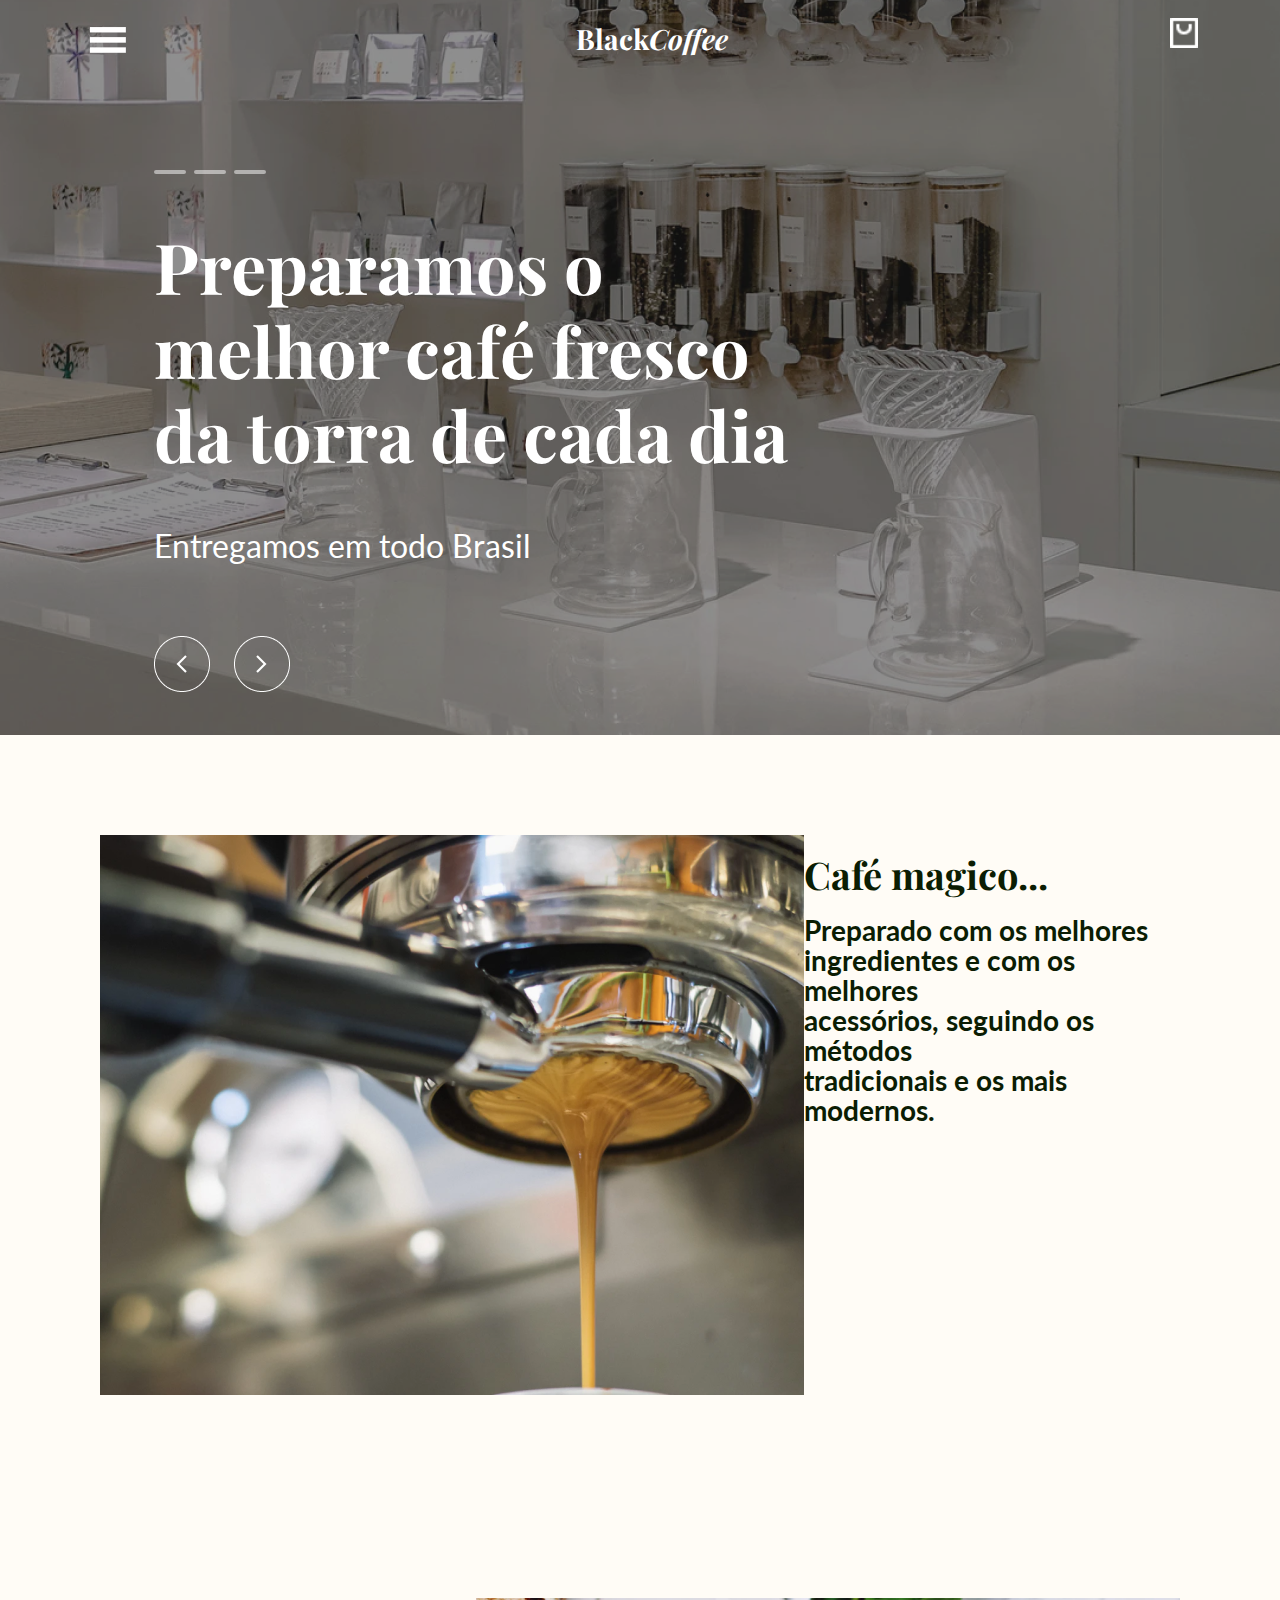
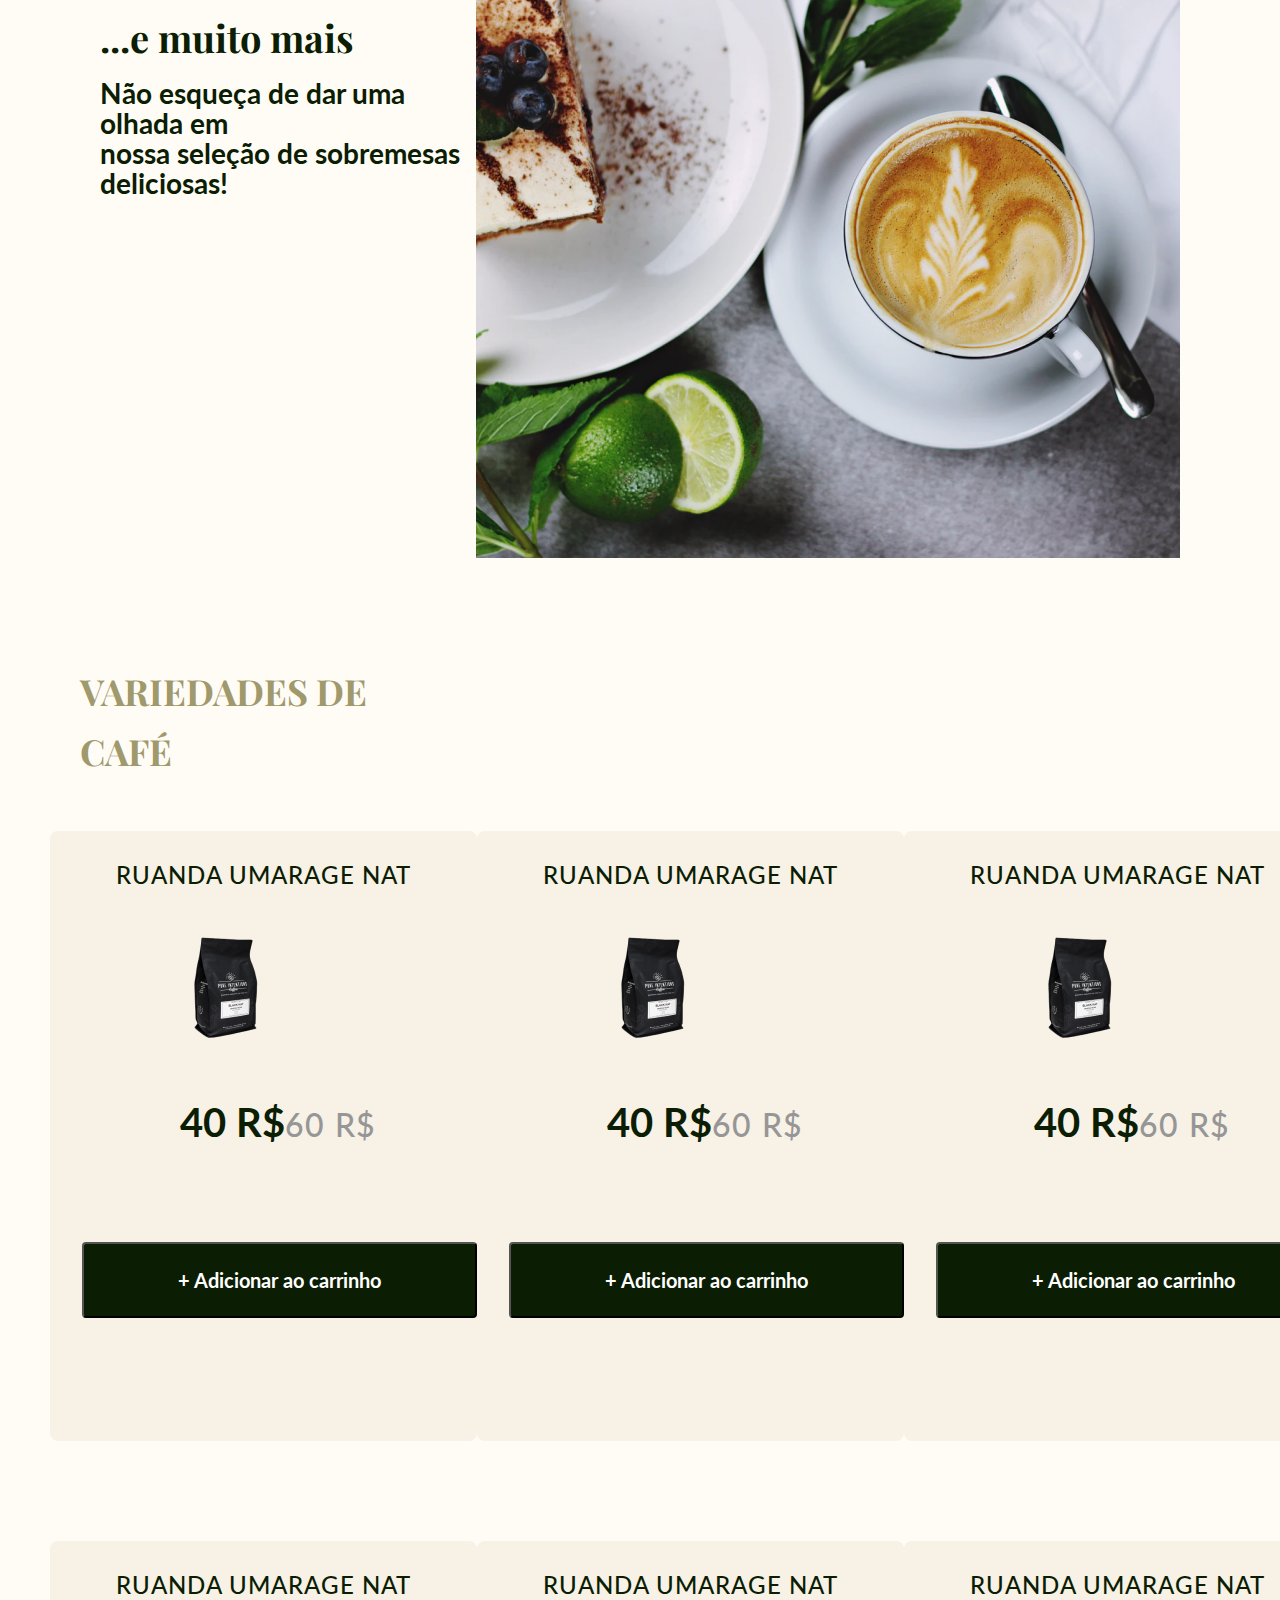
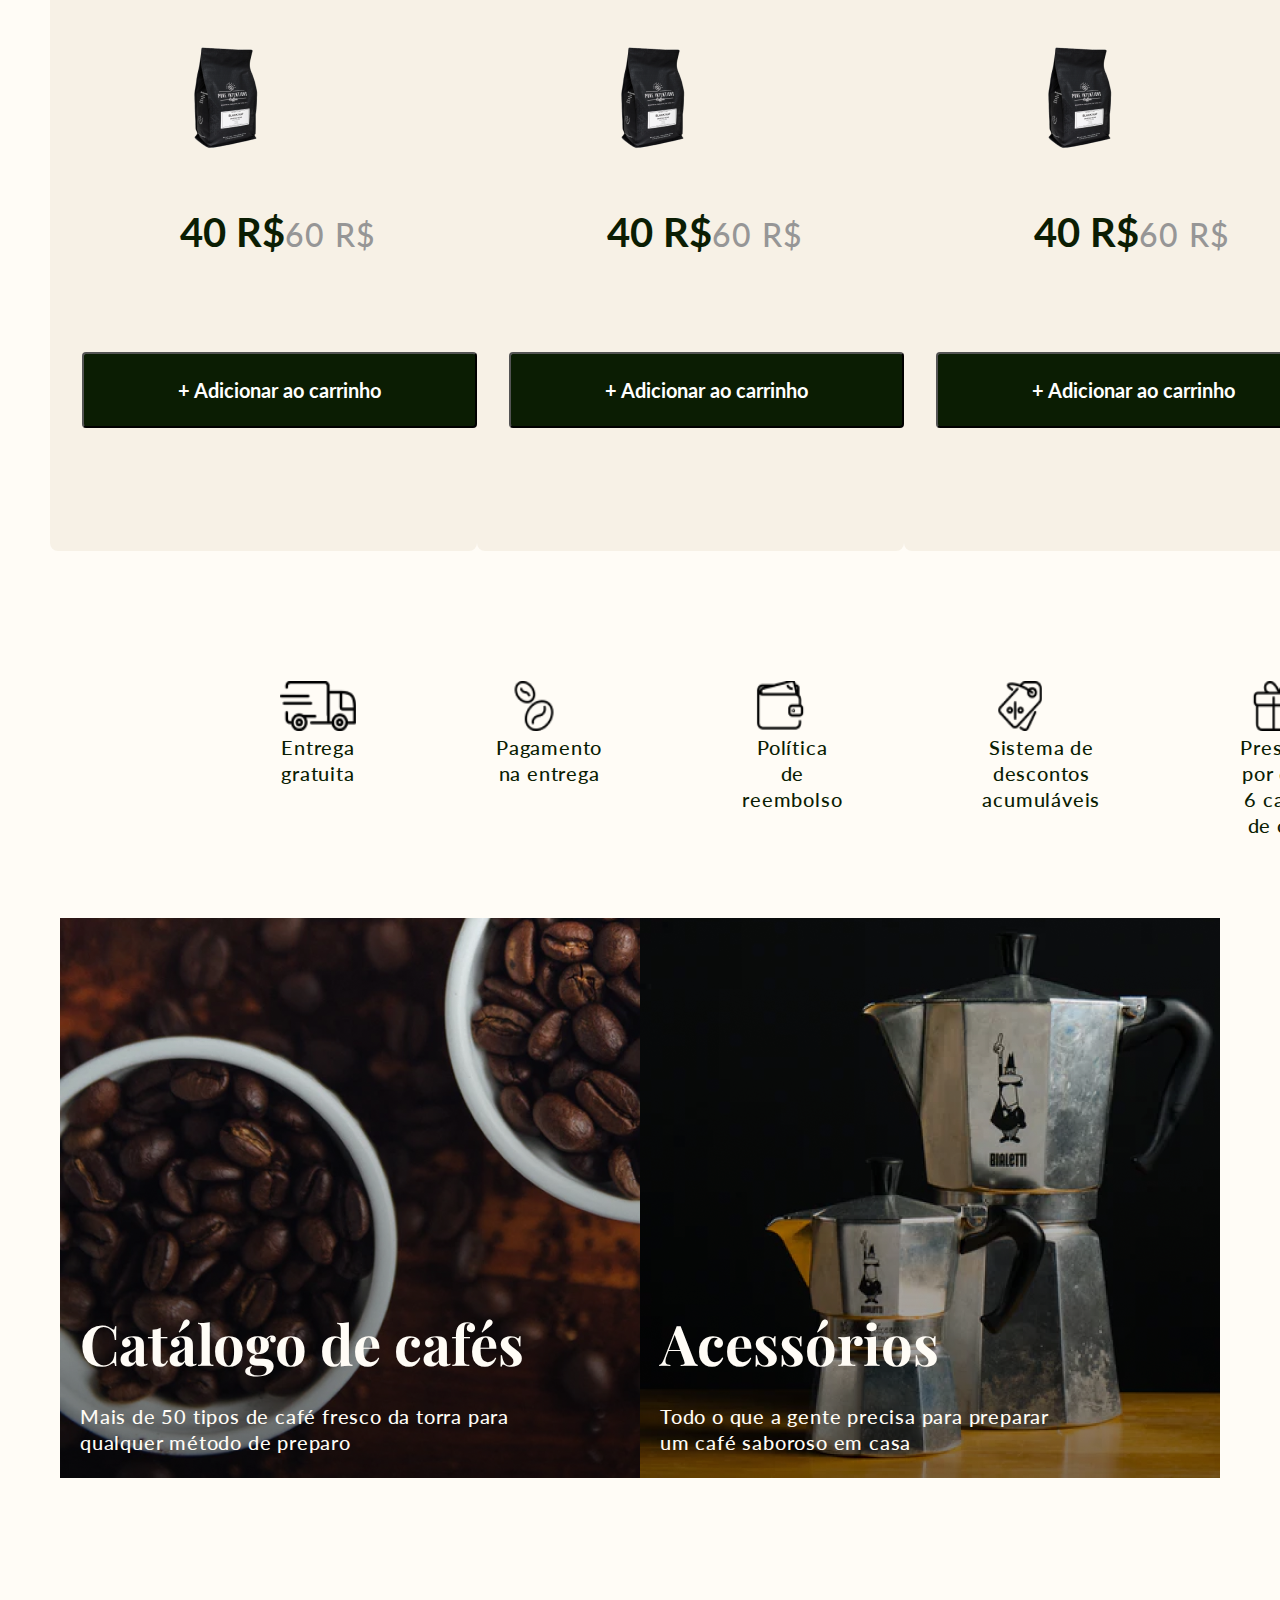
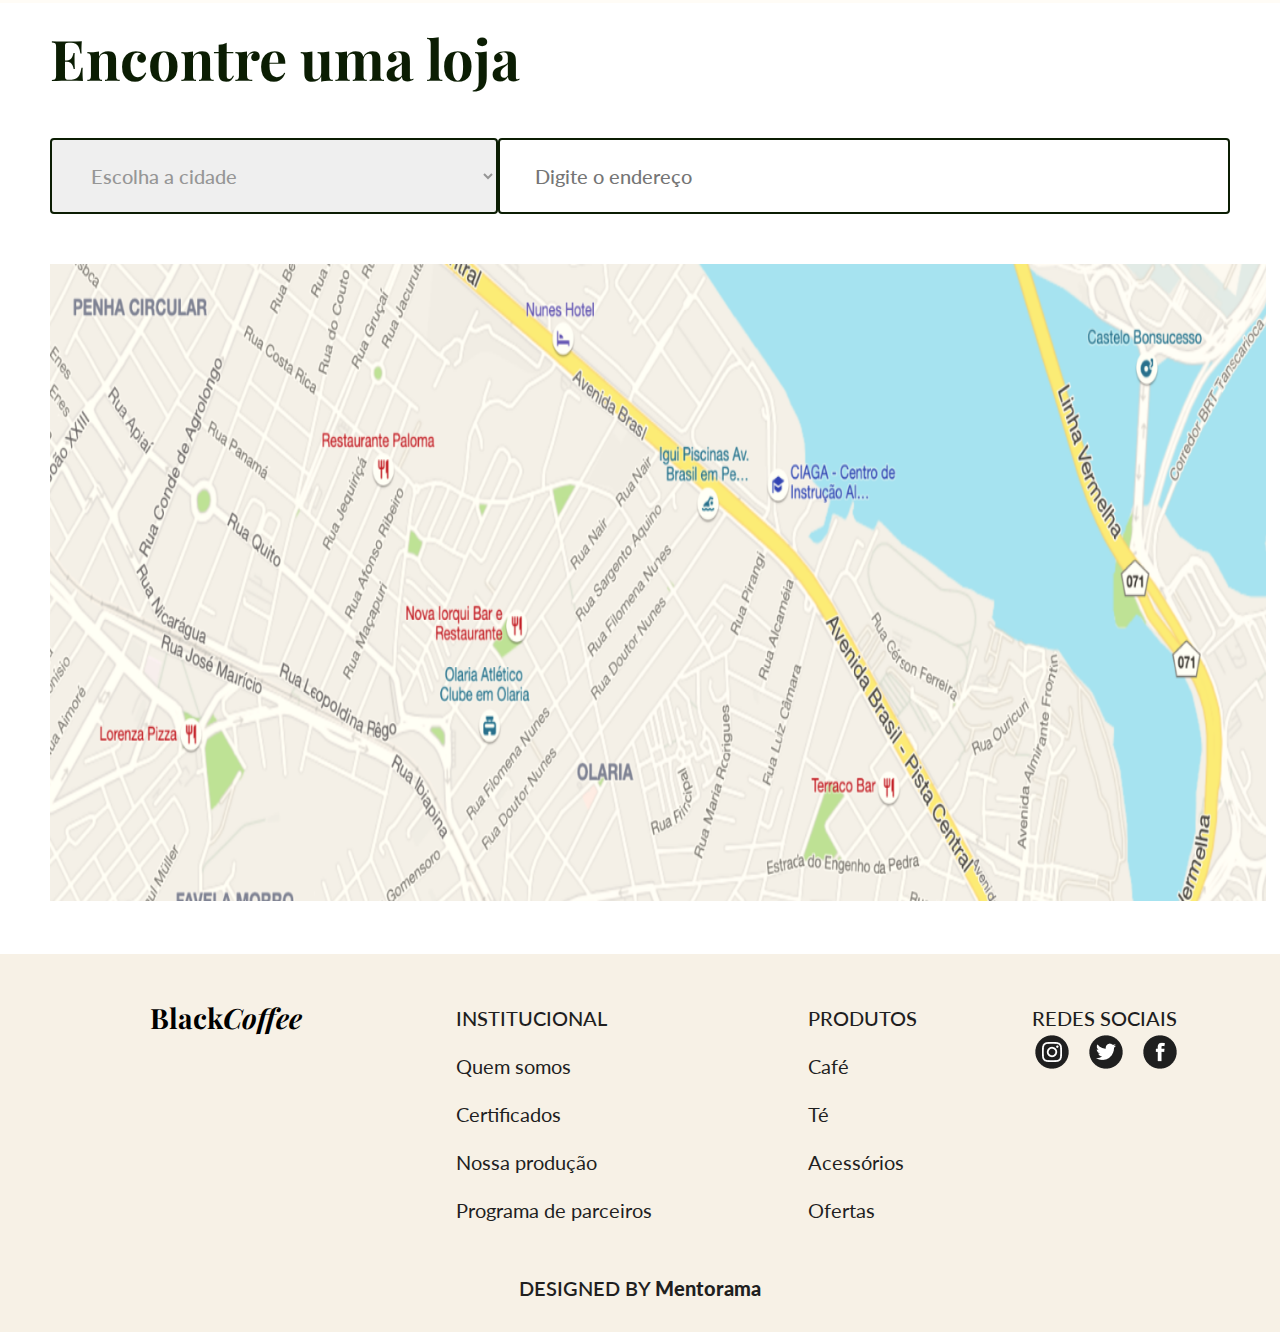
==== index.html @ 48f0384b "Img alt's" ====
<!DOCTYPE html>
<html lang="en">
  <head>
    <meta charset="UTF-8" />
    <meta http-equiv="X-UA-Compatible" content="IE=edge" />
    <meta name="viewport" content="width=device-width, initial-scale=1.0" />
    <title>Black Coffe</title>
    <link rel="stylesheet" href="./css/style.css" />
    <link rel="preconnect" href="https://fonts.googleapis.com">
    <link rel="preconnect" href="https://fonts.gstatic.com" crossorigin>
    <link href="https://fonts.googleapis.com/css2?family=Lato:wght@100;300;400;700&display=swap" rel="stylesheet">
    <script src="./script.js"></script> 
  </head>
  <body class="body">
    <main>
      <section class="prelude">
        <div class="container">
          <header class="header">
            <img class="menu-button" src="./img/menu icon.png" alt="Menu">
            <h1 class="header_logo">Black<i>Coffee</i></h1>
            <img onclick="MyFunction()"  class="cart_button" src="./img/Vector.png" alt="Sacola de compras">
        </header>
          <div class="prelude-holder">
            <div class="prelude-content">
              <div class="slider-tracks">
                  <div class="slider-tracks__item slider-tracks__item--active" tabindex="0"></div>
                  <div class="slider-tracks__item" tabindex="1"></div>
                  <div class="slider-tracks__item" tabindex="2"></div>
              </div>
              <h2>Preparamos o <br/> melhor café fresco <br/> da torra de cada dia</h2>
              <p>Entregamos em todo Brasil</p>
              <div class="slider-controls">
                <img class="arrow-left" src="./img/setaesquerda.png" alt="seta esquerda">
                <img class="arrow-right" src="./img/setadireita (1).png" alt="Seta direita">
              </div>
            </div>
          </div>  
        </div>
      </section>
      <section>
        <div class="container-content01">
            <div class="img-content-01">
              <img src="./img/Rectangle 15.png" alt="jarra de café expresso">
            </div>
            <div class="text-content-01">
              <h2>Café magico...</h2>
              <p>Preparado com os melhores <br> ingredientes e com os melhores <br> acessórios, seguindo os métodos <br> tradicionais e os mais modernos.</p>
            </div>
        </div>
        <div class="container-content02">
          <div class="text-content-01">
            <h2>...e muito mais</h2>
            <p>Não esqueça de dar uma olhada em <br> nossa seleção de sobremesas <br> deliciosas!</p>
          </div>
           <div class="img-content-01">
              <img src="./img/Rectangle 16.png" alt="jarra de café expresso">
            </div>
        </div>
        <div class="title">
          <h2>VARIEDADES DE CAFÉ</h2>
        </div>
      </section>
      <section class="products">
        <div class="container-product">
          <div class="product">
            <p>RUANDA UMARAGE NAT</p>
            <img class="coffe" src="./img/image 2.png" alt="Embalagem de café">
            <div class="product-price">
              <span class="first-value">40 R$</span><span class="second-value">60 R$</span>
            </div>
            <button class="button-kart"> + Adicionar ao carrinho</button>
          </div>      
          <div class="product">
            <p>RUANDA UMARAGE NAT</p>
            <img class="coffe" src="./img/image 2.png" alt="Embalagem de café">
            <div class="product-price">
              <span class="first-value">40 R$</span><span class="second-value">60 R$</span>
            </div>
            <button class="button-kart"> + Adicionar ao carrinho</button>
          </div>      
          <div class="product">
            <div>
              <p>RUANDA UMARAGE NAT</p>
            </div>
            <img class="coffe" src="./img/image 2.png" alt="Embalagem de café">
            <div class="product-price">
              <span class="first-value">40 R$</span><span class="second-value">60 R$</span>
            </div>
            <button class="button-kart"> + Adicionar ao carrinho</button>
          </div>         
        </div>
      </section>
      <section class="products-02">
        <div class="container-product">
          <div class="product">
            <p>RUANDA UMARAGE NAT</p>
            <img class="coffe" src="./img/image 2.png" alt="Embalagem de café">
            <div class="product-price">
              <span class="first-value">40 R$</span><span class="second-value">60 R$</span>
            </div>
            <button class="button-kart"> + Adicionar ao carrinho</button>
          </div>      
          <div class="product">
            <p>RUANDA UMARAGE NAT</p>
            <img class="coffe" src="./img/image 2.png" alt="Embalagem de café">
            <div class="product-price">
              <span class="first-value">40 R$</span><span class="second-value">60 R$</span>
            </div>
            <button class="button-kart"> + Adicionar ao carrinho</button>
          </div>      
          <div class="product">
            <div>
              <p>RUANDA UMARAGE NAT</p>
            </div>
            <img class="coffe" src="./img/image 2.png" alt="Embalagem de café">
            <div class="product-price">
              <span class="first-value">40 R$</span><span class="second-value">60 R$</span>
            </div>
            <button class="button-kart"> + Adicionar ao carrinho</button>
          </div> 
        </div>
      </section>
      <section class="services">
        <div class="container-services">
          <div class="services">
            <img src="./img/caminhao.png" alt="icon truck">
            <p>Entrega<br/>gratuita</p>
          </div> 
          <div class="services">
            <img src="./img/grao.png" alt="Icon grão de café">
            <p>Pagamento<br/>na entrega</p>
          </div> 
          <div class="services">
            <img src="./img/carteira.png" alt="icon carteira">
            <p>Política<br/>de reembolso</p>
          </div>
          <div class="services">
            <img src="./img/etiqueta.png" alt="Etiqueta icon">
            <p>Sistema de descontos<br/>acumuláveis</p>
          </div>
          <div class="services">
            <img src="./img/presente.png" alt="Icon presente">
            <p>Presente por cada<br/>6 caixas de café</p>
          </div>
        </div>
      </section>
      <section class="catalog">
        <div class="container-catalog">
          <div class="catalog-one">
            <h2>Catálogo de cafés</h2>
            <p>Mais de 50 tipos de café fresco da torra para <br/>qualquer método de preparo</p>
          </div>
          <div class="catalog-two">
            <h2>Acessórios</h2>
            <p>Todo o que a gente precisa para preparar<br/> um café saboroso em casa
            </p>
          </div>
      </div>
      </section>
        <section class="map">
          <div class="title-map">
            <h2>Encontre uma loja</h2>
          </div>
        <section class="form">
          <div class="container-form">
            <select class="city" name="Escolha uma cidade" id="cidade"> <option value="valor1">Escolha a cidade</option> <option value="AC">Acre</option>
              <option value="AL">Alagoas</option>
              <option value="AP">Amapá</option>
              <option value="AM">Amazonas</option>
              <option value="BA">Bahia</option>
              <option value="CE">Ceará</option>
              <option value="DF">Distrito Federal</option>
              <option value="ES">Espírito Santo</option>
              <option value="GO">Goiás</option>
              <option value="MA">Maranhão</option>
              <option value="MT">Mato Grosso</option>
              <option value="MS">Mato Grosso do Sul</option>
              <option value="MG">Minas Gerais</option>
              <option value="PA">Pará</option>
              <option value="PB">Paraíba</option>
              <option value="PR">Paraná</option>
              <option value="PE">Pernambuco</option>
              <option value="PI">Piauí</option>
              <option value="RJ">Rio de Janeiro</option>
              <option value="RN">Rio Grande do Norte</option>
              <option value="RS">Rio Grande do Sul</option>
              <option value="RO">Rondônia</option>
              <option value="RR">Roraima</option>
              <option value="SC">Santa Catarina</option>
              <option value="SP">São Paulo</option>
              <option value="SE">Sergipe</option>
              <option value="TO">Tocantins</option>
              <option value="EX">Estrangeiro</option> </select>
            <input class="andress" type="text" placeholder="Digite o endereço">
          </div>
        </section>
        <div class="local">
          <img src="./img/map.png" alt="Mapa">
        </div>
    </section>
    <dialog class="dialog-payment" id="MyDialog">
      <div class="container-all-itens">
        <div class="modaln1">
          <div class="container-general">
              <div class="container-product-form">
              <div class="name-product-form">
                  <h2>Seus produtos: 1 item</h2>
              </div>  
              <div class="product-desc">
                  <div class="product-iten01"><img src="./img/image 2.png" alt="Produto café"></div>
                  <div class="product-text-form">
                      <h2>RUANDA UMARAGE NAT</h2>
                      <h3>40 R$</h2>
                      <h4>Excluir</h4>
                  </div>
                  </div>
              </div>
          </div>
          <div class="line-division"></div>
          <div class="container-inputs">
              <div class="title-form">
                  <h2 class="dados-form">Dados personais</h2>
                  <img src="./img/Arrow 1.png" alt="arrow">
                  <h2 class="pag-form">Forma de pagamento</h2>
                  <img src="./img/Arrow 1.png" alt="arrow">
                  <h2 class="concluir-form">Concluir</h2> 
                  <img onclick="close()" class="delete-button" src="./img/delete.png" alt="Delete button"> 
              </div>   
              <form class="inputs-form">
                  <div class="name"><input type="text" placeholder="Nome" required></div>
                  <div class="number"><input type="tel" placeholder="Numero de telefone" required></div>
                  <div class="email"><input type="email" placeholder="Email" required></div>
                  <div class="andress"><input type="text" placeholder="Endereço de entrega" required></div>
                  <div class="coment"><textarea placeholder="Comentários"></textarea></div>
                  <input class="button-01" type="submit" placeholder="Seguinte">
              </form>
              </div>
        </div>      
      </div>
    </dialog>
    <footer class="footer">
      <div class="container-footer">
        <div class="title-footer">
          <h2 class="footer-logo">Black<i>Coffee</i></h2>
        </div>
        <div class="inst">
          <h2>INSTITUCIONAL</h2>
          <li><a href="">Quem somos</a></li>
          <li><a href="">Certificados</a></li>
          <li><a href="">Nossa produção</a></li>
          <li><a href="">Programa de parceiros</a></li>
        </div>
        <div class="products-footer">
          <h2>PRODUTOS</h2>
          <li><a href="">Café</a></li>
          <li><a href="">Té</a></li>
          <li><a href="">Acessórios</a></li>
          <li><a href="">Ofertas</a></li>
        </div>
        <div class="social-net">
          <h2>REDES SOCIAIS</h2>
          <a href=""><img src="./img/Instagram.png" alt="Logo Instagram"></a>
          <a href=""></a><img src="./img/Twitter.png" alt="Logo Twitter"></a>
          <a href=""></a><img src="./img/Facebook.png" alt="Logo Facebook"></a>
        </div>
      </div>
      <div class="mentorama">
        <h2 class="creditos">DESIGNED BY <b>Mentorama</b></h2>
      </div>
    </footer>
  </body>
    </main> 
</html>
---- css/style.css ----
@import url('https://fonts.googleapis.com/css2?family=Playfair+Display:ital@0;1&display=swap');


.body{
  background:  #FFFCF6;
}

.prelude{
  background-image: url("../img/Header.png");
  max-width: 100%;
  display: flex;
  justify-content: space-between;
}

.container{
  width: 100%;
  max-width: calc(100%-128px);
  padding: 0 64px;
}

.header{
  width: 100%;
  display: flex;
  justify-content: space-between;
  
}

.menu-button{
  cursor: pointer;
  height: 80px;
  width: 88px;
}

.header_logo{
  cursor: pointer;
  font-family: 'Playfair Display', sans-serif;
  font-style: normal;
  font-weight: 700;
  font-size: 28px;
  line-height: 28px;
  padding-top: 25px;

  color: #FFFFFF;
}

.cart_button{
  cursor: pointer;
  height: 30px;
  width: 28px;
  padding: 18px;
}

.slider-tracks{
  display: flex;
  margin-left: 90px;
  margin-top: 90px;
}

.slider-tracks__item{
  width: 32px;
  height: 4px;
  opacity: 50%;
  border-radius: 10px;
  background: #fff;
  cursor: pointer;
  transition: .5s background, .5s opacity;
}

.slider-tracks__item:hover{
  background-color: white;
  opacity: 1;
}

.slider-tracks__item:not(:last-child) {
  margin-right: 8px;
}

.prelude-content h2{
font-family: 'Playfair Display', sans-serif;
font-style: normal;
font-weight: 700;
font-size: 70px;
line-height: 84px;

color: #FFFFFF;

padding-left: 90px;
padding-top: 50px;

}

.prelude-content p{
font-family: 'Lato', sans-serif;
font-style: normal;
font-weight: 400;
font-size: 32px;
line-height: 40px;
padding-left: 90px;
padding-top: 50px;

color: #FFFFFF;
}

.arrow-left{
  cursor: pointer;
  width: 56px;
  height: 56px;
  padding-top: 70px;
  margin-left: 90px;
}

.arrow-right{
  cursor: pointer;
  width: 56px;
  height: 56px;
  padding-top: 70px;
  margin-left: 20px;
}

.slider-controls{
  padding-bottom: 40px;
}

.container-content01{
  padding: 100px;
  display: flex;
  justify-content: space-between;
}

.img-content-01 img{
  width: 704px;
  height: 560px;  
}

/* A aplicação de um texto ja serve pro outro de outra classe */

.text-content-01 h2{
  font-family: 'Playfair Display', sans-serif;
  font-style: normal;
  font-weight: 700;
  font-size: 38px;
  line-height: 80px; 

  color: #0B1D03;
}

.text-content-01 p{
  font-family: 'Lato', sans-serif;
font-style: normal;
font-weight: 700;
font-size: 28px;
line-height: 30px;

color: #0B1D03;
}

.container-content02{
  padding: 100px;
  display: flex;
  justify-content: space-between;
}

.title h2{
  width: 370px;

  padding-left: 80px;
  font-family: 'Playfair Display', sans-serif;
  font-style: normal;
  font-weight: 700;
  font-size: 36px;
  line-height: 60px;
  /* identical to box height, or 107% */
  
  
  /* Coffee / Hover */
  
  color: #A0996C;
}

.product{
  padding-top: 10px;
}

.products-02{
  padding-top: 0px;
}

.container-product{
  display: flex;
  justify-content: space-between;
  padding: 50px;
}

.product{
  width: 459px;
  height: 600px;
  background: #F7F1E6;
  border-radius: 8px;
}

.product p{
  padding-top: 20px;
  font-family: 'Lato', sans-serif;
  font-style: normal;
  font-weight: 500;
  font-size: 24px;
  line-height: 28px;
  /* identical to box height, or 117% */
  
  text-align: center;
  letter-spacing: 0.04em;
  
  /* Coffee / Black */
  
  color: #0B1D03;
}

.product img{
  padding-top: 90px;
  margin-left: 130px;
  margin-top: -50px;
}

.product-price{
  padding-top: 50px;
}

.first-value{
  font-family: 'Lato', sans-serif;
  font-style: normal;
  font-weight: 700;
  font-size: 40px;
  line-height: 50px;
  text-align: center;
  padding-left: 130px;
  
  color: #0B1D03;
}

.second-value{
  font-family: 'Lato', sans-serif;
  font-style: normal;
  font-weight: 500;
  font-size: 32px;
  line-height: 38px;
  letter-spacing: 0.04em;  
  
  color: #969696;
}

.button-kart{
  cursor: pointer;
  margin-left: 32px;
  margin-top: 95px;
}

.product button{
  height: 76px;
  width: 395px;
  font-family: 'Lato', sans-serif;
  font-style: normal;
  font-weight: 700;
  font-size: 20px;
  line-height: 28px;
  
  text-align: center;
  
  color: #FFFFFF;
/* background abaixo*/
  background-color: #0B1D03;
  border-radius: 4px;
  background-position: 0 150px;
}

.container-services{
  display: flex;
}

.services{
  padding-left: 80px;
  margin-left: 60px;
  margin-top: 40px;
  margin-bottom: 40px;
}

.services p{
  font-family: 'Lato', sans-serif;
  font-style: normal;
  font-weight: 500;
  font-size: 20px;
  line-height: 26px;
  
  text-align: center;
  letter-spacing: 0.04em;
  
  color: #0B1D03;
}

.services img{
  width: 76px;
  height: 50px;
}

.catalog{
  padding-bottom: 125px;
}

.container-catalog{
  display: flex;
  justify-content: space-between;
  padding-left: 60px;
  padding-right: 60px;
}

.catalog-one{
  width: 704px;
  height: 560px;
  background-image: url("../img/cafécru.png");
}

.catalog-one h2{
  font-family: 'Playfair Display', sans-serif;
  font-style: normal;
  font-weight: 700;
  font-size: 56px;
  line-height: 60px;
  color: #FFFCF6; 
  padding-left: 20px;
  padding-top: 395px;
}

.catalog-one p{
  font-family: 'Lato', sans-serif;
  font-style: normal;
  font-weight: 500;
  font-size: 20px;
  line-height: 26px;
  padding-top: 30px;
  
  letter-spacing: 0.04em;
  
  color: #FFFCF6;

  padding-left: 20px;
}

.catalog-two{
  width: 704px;
  height: 560px;
  background-image: url("../img/Rectangle\ 20.png");
}

.catalog-two h2{
  font-family: 'Playfair Display', sans-serif;
  font-style: normal;
  font-weight: 700;
  font-size: 56px;
  line-height: 60px;
  color: #FFFCF6; 
  padding-left: 20px;
  padding-top: 395px;
}

.catalog-two p{
  font-family: 'Lato', sans-serif;
  font-style: normal;
  font-weight: 500;
  font-size: 20px;
  line-height: 26px;
  padding-top: 30px;
  
  letter-spacing: 0.04em;
  
  color: #FFFCF6;

  padding-left: 20px;
}

.map{
  background: #FFFFFF;
  width: 100%;
}

.title-map h2{
  font-family: 'Playfair Display',sans-serif;
  font-style: normal;
  font-weight: 700;
  font-size: 56px;
  line-height: 60px;
  
  color: #0B1D03;

  padding-left: 50px;
  padding-top: 25px;
  padding-bottom: 50px;
}

.container-form{
  display: flex;
  justify-content: space-between;
  padding-left: 50px;
  padding-right: 50px;
}

.container-form select{
  width: 659px;
  height: 76px;
  border: 2px solid #0B1D03;
  border-radius: 4px;
}

.city{
  font-family: 'Lato',sans-serif;
  font-style: normal;
  font-weight: 500;
  font-size: 20px;
  line-height: 28px;
  padding-left: 35px;

  color: #969696;

}


.andress{
  font-family: 'Lato',sans-serif;
  font-style: normal;
  font-weight: 500;
  font-size: 20px;
  line-height: 28px;

  color: #969696;
  padding-left: 35px;

  background-image: url("../img/lupa.png");
  background-repeat: no-repeat;
  background-position: 1050px 50%;
}


.container-form input{
  width: 1049px;
  height: 70px;
  border: 2px solid #0B1D03;
  border-radius: 4px;
}

.local img{
  width: 95%;
  height: 637px;
  margin: 50px;
}

.footer{
  background: #F7F1E6;
}

.footer-logo{
  width: 151px;
  height: 28px;
  font-family: 'Playfair Display', sans-serif;
  font-style: normal;
  font-weight: 700;
  font-size: 28px;
  line-height: 28px;
  padding: 50px;

  color: black;
}

.container-footer{
  display: flex;
  justify-content: space-between;
  padding-left: 100px;
  padding-right: 100px;
}

.products-footer{
  list-style: none;
  text-decoration: none;
  padding: 50px;
}


.inst{
  list-style: none;
  text-decoration: none;
  padding: 50px;  
}

.inst h2{
  font-family: 'Lato', sans-serif;
  font-style: normal;
  font-weight: 500;
  font-size: 20px;
  line-height: 28px;
  color: #1F1F1F;
}

.inst li{
  padding-top: 20px;
}

.inst a{
  text-decoration: none;
  font-family: 'lato', sans-serif;
  font-style: normal;
  font-weight: 400;
  font-size: 20px;
  line-height: 28px;
  color: #1F1F1F;
}

.social-net{
  padding-top: 50px;
}

.products-footer{
  list-style: none;
  text-decoration: none;
  padding: 50px;  
}

.products-footer h2{
  font-family: 'lato',sans-serif;
  font-style: normal;
  font-weight: 500;
  font-size: 20px;
  line-height: 28px;
  color: #1F1F1F;
}

.products-footer li{
  padding-top: 20px;
}

.products-footer a{
  text-decoration: none;
  font-family: 'lato',sans-serif;
  font-style: normal;
  font-weight: 400;
  font-size: 20px;
  line-height: 28px;
  color: #1F1F1F;
}

.social-net{
  align-items: center;
  padding-top: 50px;
}

.social-net h2{
  font-family: 'Lato',sans-serif;
  font-style: normal;
  font-weight: 500;
  font-size: 20px;
  line-height: 28px;
  color: #1F1F1F;
  padding-left: 10px;
}

.social-net img{
  padding-left: 10px;

}

.mentorama h2{
  font-family: 'Lato',sans-serif;
  font-style: normal;
  font-weight: 600;
  font-size: 20px;
  line-height: 28px;
  color: #1F1F1F;
  text-align: center;
  padding-bottom: 30px;
}

/* Form patness-----------*/

.container-all-itens{
  position: fixed;
  top: 0;
  left: 0;
  display: flex;
  justify-content: flex-end;

  width: 100%;
  height: 100%;
  display: block;
  background: rgba(0, 0, 0, 0.4);


  animation-duration: 800ms;
  animation: animate;
}

.modaln1{
  position: absolute;
  left: 35%;
  display:flex;
}

.container-general{
  width: 400px;
  height: 290px;
  background: #FFFFFF;
}

.container-product-form{
  margin-top: 45px;
  margin-right: 17px;
  margin-left: 17px;
}

.name-product-form h2{
  font-family: 'Lato', sans-serif;
  font-style: normal;
  font-weight: 700;
  font-size: 24px;
  line-height: 40px;
  
  color: #0B1D03;
}

.product-iten01{
  margin: 19px;
}

.product-text-form{
  margin-top: 28px;
}

.line-division{
  width: 1px;
  height: 290px;
  background: #C4C4C4;
}

.product-text-form h2{
  font-family: 'Lato', sans-serif;
  font-style: normal;
  font-weight: 500;
  font-size: 17px;
  line-height: 26px;
  text-align: center;
  letter-spacing: 0.04em;
  
  color: #0B1D03;
}

.product-text-form h3{
margin-top: 3px;
font-family: 'Lato', sans-serif;
font-style: normal;
font-weight: 700;
font-size: 32px;
line-height: 40px;

color: #0B1D03;
}

.product-text-form h4{
margin-top: 9px;
font-family: 'Lato'sans-serif;
font-style: normal;
font-weight: 500;
font-size: 17px;
line-height: 26px;


letter-spacing: 0.04em;

color: #A0996C;
}

.product-desc{
  margin-top: 16px;
  display: flex;
  width: 370px;
  height: 164px;
  background: #F2F2F2;
  border-radius: 4px;
}

.container-inputs{
  background: #FFFFFF;
  width: 480px;
  height: 600px;
}

.title-form{
  margin-top: 45px;
  margin-left: 40px;
  align-items: center;
  display: flex;
  width: 438px;
}

.dados-form{
  color: #0B1D03;
}

.pag-form{
  color: #969696;
}

.concluir-form{
  color: #969696;
}

.title-form h2{
  font-family: 'lato',sans-serif;
  font-style: normal;
  font-weight: 600;
  font-size: 14px;
  line-height: 26px;
}

.delete-button{
  width: 18px;
  height: 18px;
  margin-top: -10px;
  margin-left: 50px;
  
  cursor: pointer;
}

.title-form img{
  padding: 5px;
}

.inputs-form{
  margin-left: 40px;
  margin-top: 39px;
}

.name input:focus{
  box-shadow: 0px 0px 13px 0px #bdbdbd;
}

.name input{
  transition: .5s box-shadow;

  padding-left: 28px;
  padding-top: 4px;
  font-family: 'lato', sans-serif;
  font-style: normal;
  font-weight: 500;
  font-size: 15px;
  line-height: 28px;
  color: #969696;

  margin-top: -20px;
  width: 400px;
  height: 50px;
  box-sizing: border-box;
  border: 2px solid #0B1D03;
  border-radius: 4px;
}

.number input:focus{
  box-shadow: 0px 0px 13px 0px #bdbdbd;
}

.number input{
  transition: .5s box-shadow;

  padding-left: 28px;
  padding-top: 4px;
  font-family: 'lato', sans-serif;
  font-style: normal;
  font-weight: 500;
  font-size: 15px;
  line-height: 28px;
  color: #969696;

  margin-top: 15px;
  width: 400px;
  height: 50px;
  box-sizing: border-box;
  border: 2px solid #0B1D03;
  border-radius: 4px;
}

.email input:focus{
  box-shadow: 0px 0px 13px 0px #bdbdbd;
}

.email input{
  transition: .5s box-shadow;
  
  padding-left: 28px;
  padding-top: 4px;
  font-family: 'lato', sans-serif;
  font-style: normal;
  font-weight: 500;
  font-size: 15px;
  line-height: 28px;
  color: #969696;

  margin-top: 15px;
  width: 400px;
  height: 50px;
  box-sizing: border-box;
  border: 2px solid #0B1D03;
  border-radius: 4px;
}

.andress input:focus{
  box-shadow: 0px 0px 13px 0px #bdbdbd;
}

.andress input{
  transition: .5s box-shadow;

  padding-left: 28px;
  padding-top: 4px;
  font-family: 'lato', sans-serif;
  font-style: normal;
  font-weight: 500;
  font-size: 15px;
  line-height: 28px;
  color: #969696;

  margin-left: -36px;
  margin-top: 15px;
  width: 400px;
  height: 50px;
  box-sizing: border-box;
  border: 2px solid #0B1D03;
  border-radius: 4px;
}

.coment textarea{
  padding-left: 28px;
  padding-top: 24px;
  font-family: 'lato', sans-serif;
  font-style: normal;
  font-weight: 500;
  font-size: 15px;
  line-height: 28px;
  color: #969696;

  margin-top: 15px;
  width: 400px;
  height: 150px;
  box-sizing: border-box;
  border: 2px solid #0B1D03;
  border-radius: 4px;
}

.button-01{
  cursor: pointer;
  margin-top: 15px;
  width: 400px;
  height: 50px;
  background: #0B1D03;
  border-radius: 4px;
  font-family: 'Lato', sans-serif;
  font-style: normal;
  font-weight: 700;
  font-size: 15px;
  line-height: 28px;
  text-align: center;
  color: #FFFFFF;
}

.button-01:disabled{
  background-color: #bbb;
  color: #333;
  cursor: not-allowed;
}


/* end partness form*/


/* reset in css*/

/* http://meyerweb.com/eric/tools/css/reset/ 
   v2.0 | 20110126
   License: none (public domain)
*/

html, body, div, span, applet, object, iframe,
h1, h2, h3, h4, h5, h6, p, blockquote, pre,
a, abbr, acronym, address, big, cite, code,
del, dfn, em, img, ins, kbd, q, s, samp,
small, strike, strong, sub, sup, tt, var,
 u, center,
dl, dt, dd, ol, ul, li,
fieldset, form, label, legend,
table, caption, tbody, tfoot, thead, tr, th, td,
article, aside, canvas, details, embed, 
figure, figcaption, footer, header, hgroup, 
menu, nav, output, ruby, section, summary,
time, mark, audio, video {
    margin: 0;
    padding: 0;
    border: 0;
    font-size: 100%;
    font: inherit;
    vertical-align: baseline;
}
/* HTML5 display-role reset for older browsers */
article, aside, details, figcaption, figure, 
footer, header, hgroup, menu, nav, section {
    display: block;
}
body {
    line-height: 1;
}
ol, ul {
    list-style: none;
}
blockquote, q {
    quotes: none;
}
blockquote:before, blockquote:after,
q:before, q:after {
    content: '';
    content: none;
}
table {
    border-collapse: collapse;
    border-spacing: 0;
}

/* fim do reset*/
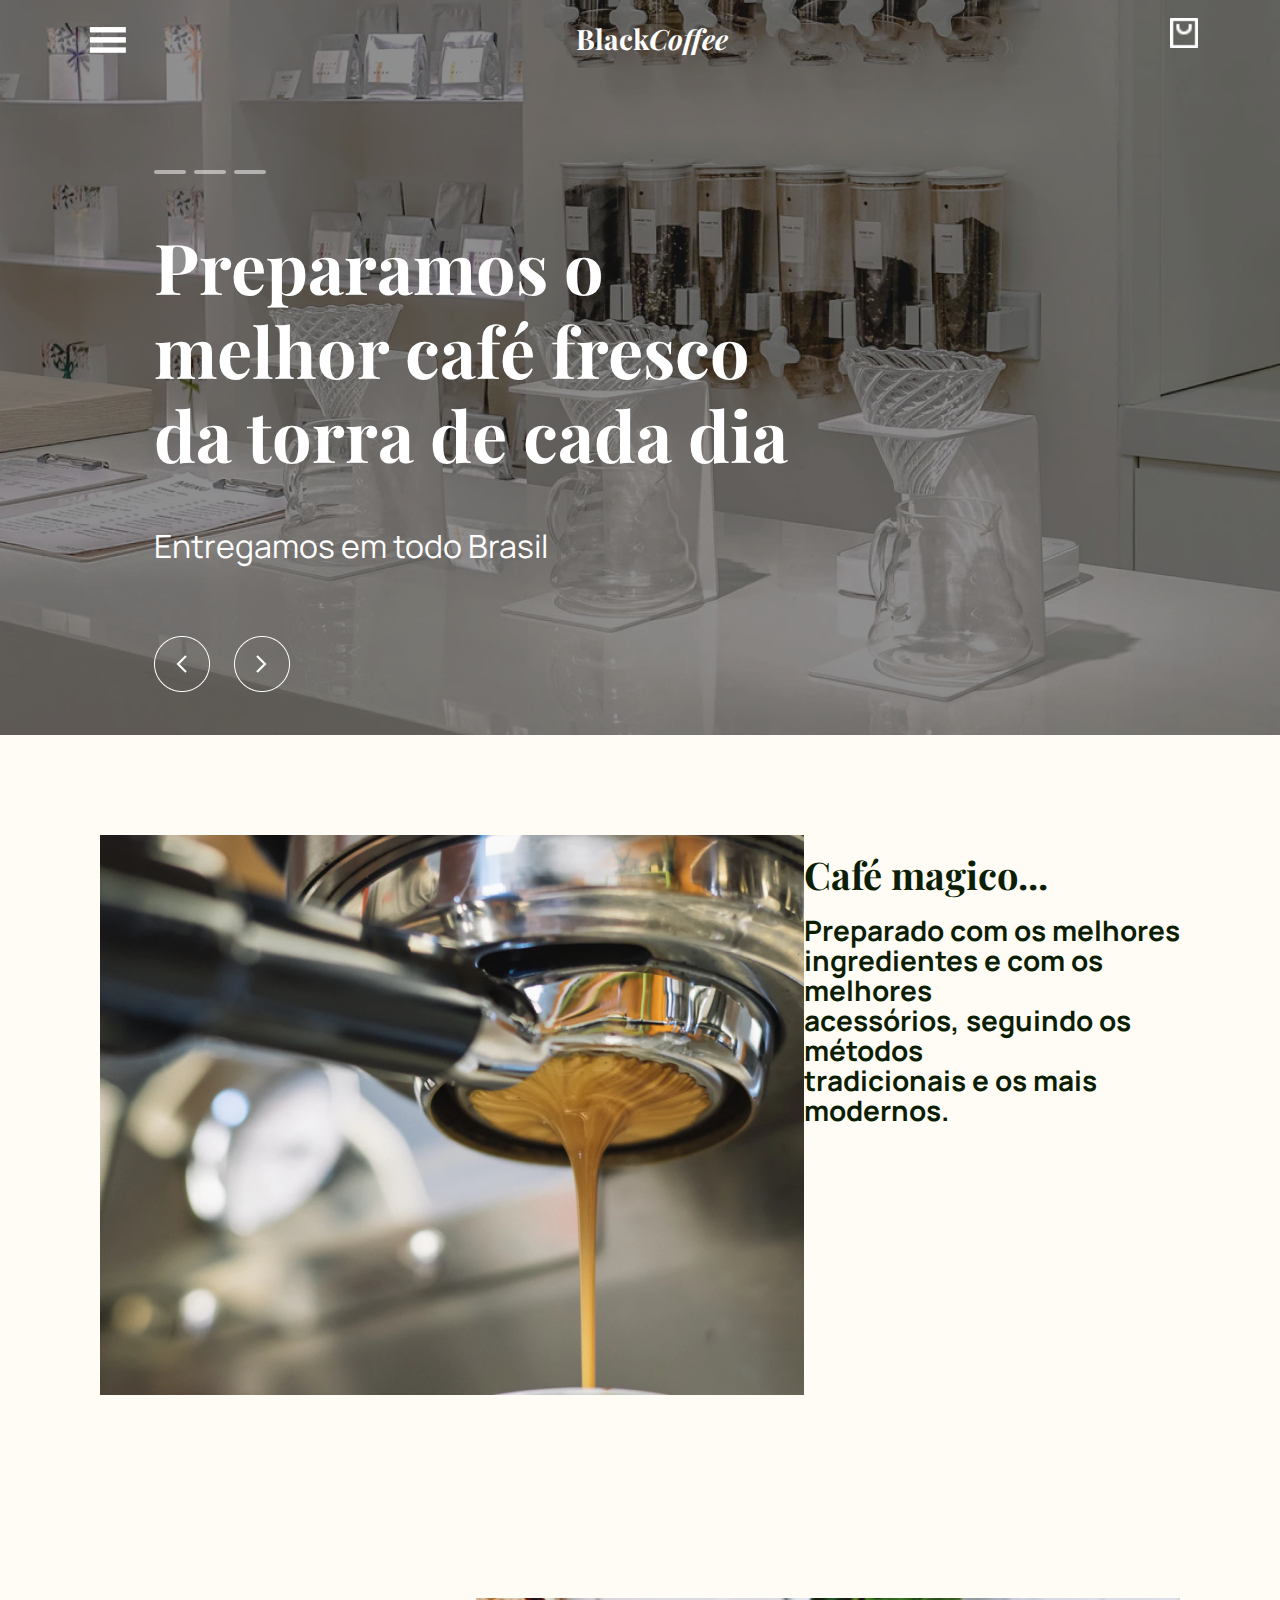
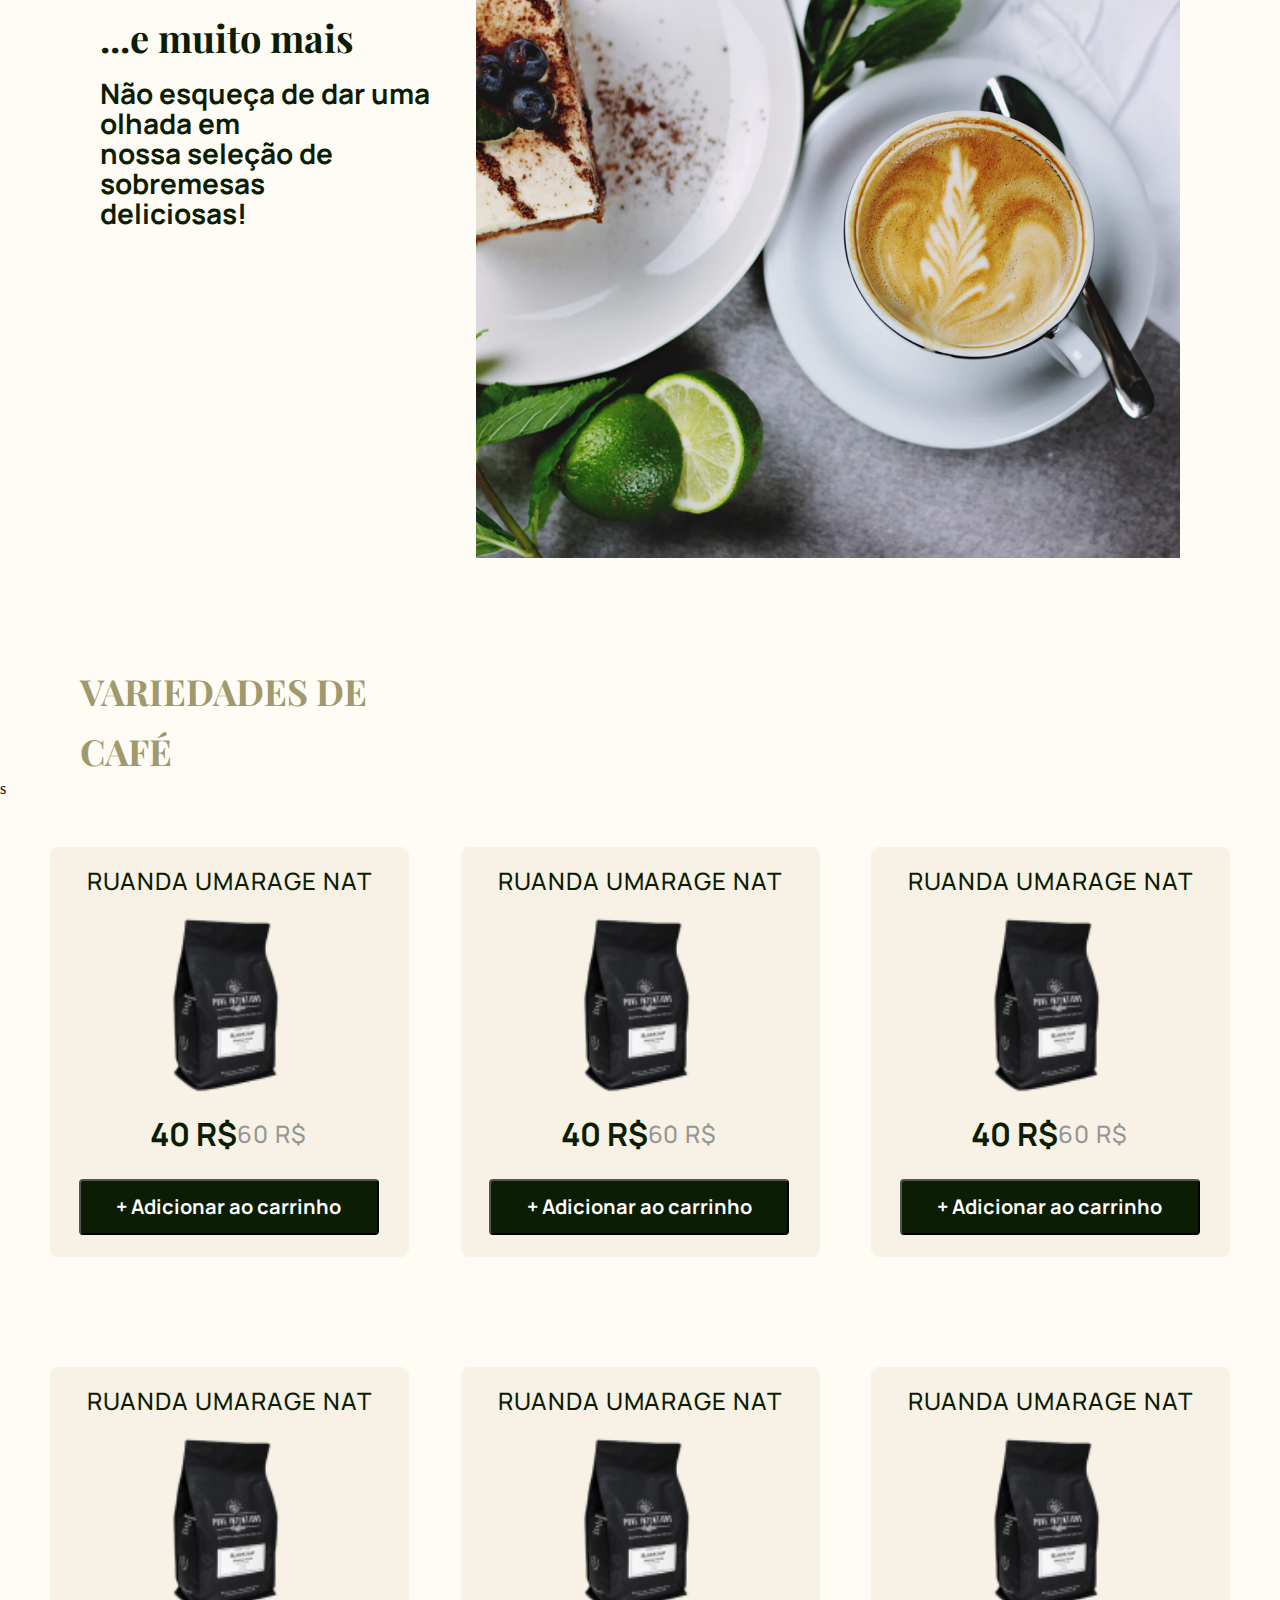
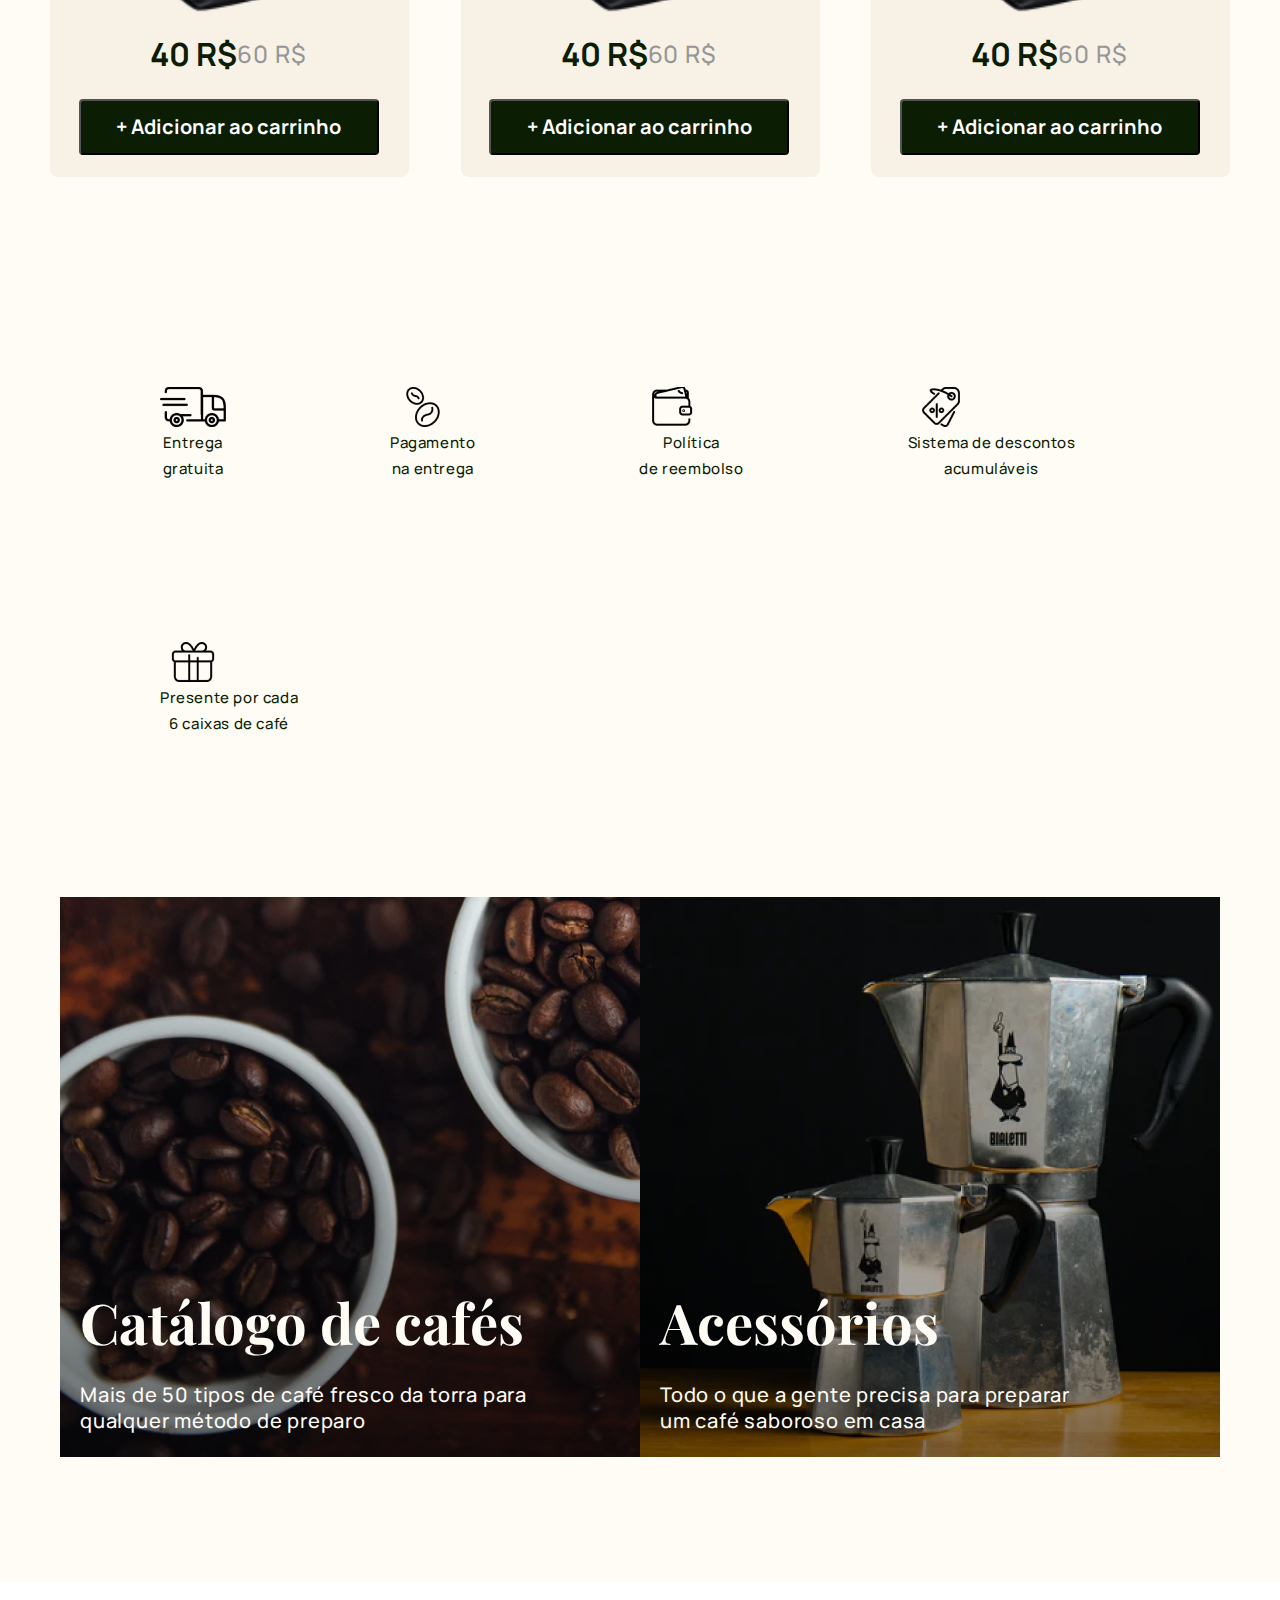
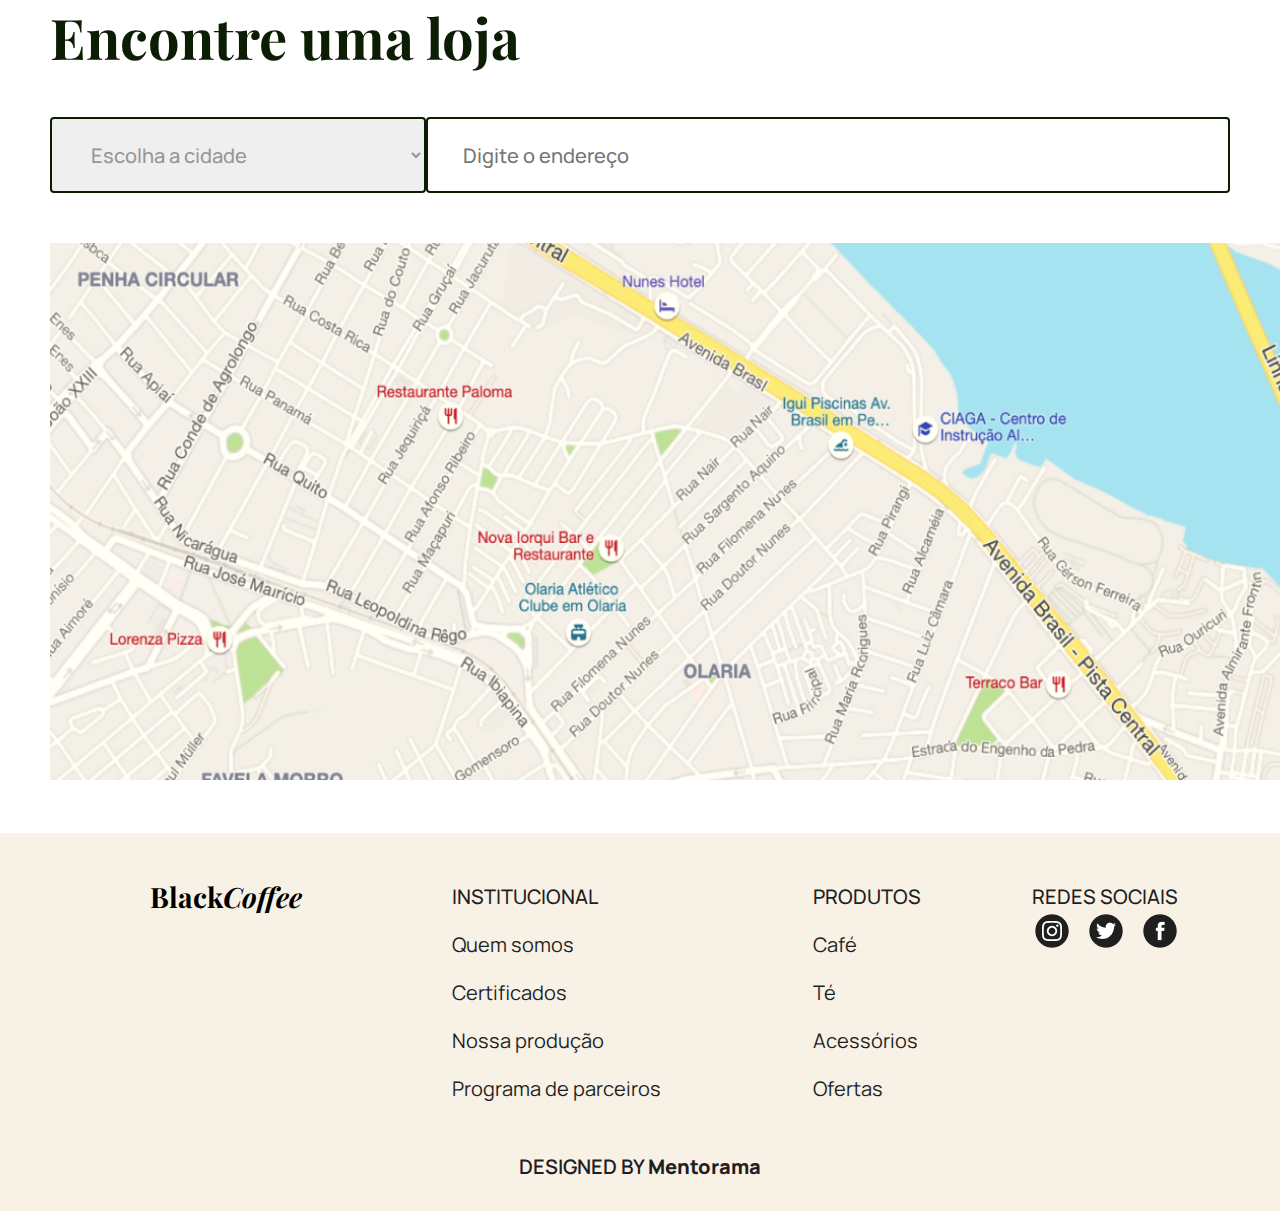
==== commit 06bce376: "Corerections nox products" ====
--- a/index.html
+++ b/index.html
@@ -13,261 +13,263 @@
   </head>
   <body class="body">
     <main>
-      <section class="prelude">
-        <div class="container">
-          <header class="header">
-            <img class="menu-button" src="./img/menu icon.png" alt="Menu">
-            <h1 class="header_logo">Black<i>Coffee</i></h1>
-            <img onclick="MyFunction()"  class="cart_button" src="./img/Vector.png" alt="Sacola de compras">
-        </header>
-          <div class="prelude-holder">
-            <div class="prelude-content">
-              <div class="slider-tracks">
-                  <div class="slider-tracks__item slider-tracks__item--active" tabindex="0"></div>
-                  <div class="slider-tracks__item" tabindex="1"></div>
-                  <div class="slider-tracks__item" tabindex="2"></div>
-              </div>
-              <h2>Preparamos o <br/> melhor café fresco <br/> da torra de cada dia</h2>
-              <p>Entregamos em todo Brasil</p>
-              <div class="slider-controls">
-                <img class="arrow-left" src="./img/setaesquerda.png" alt="seta esquerda">
-                <img class="arrow-right" src="./img/setadireita (1).png" alt="Seta direita">
-              </div>
-            </div>
-          </div>  
-        </div>
+        <section class="prelude">
+          <div class="container">
+            <header class="header">
+              <img class="menu-button" src="./img/menu icon.png" alt="Menu">
+              <h1 class="header_logo">Black<i>Coffee</i></h1>
+              <img onclick="MyFunction()"  class="cart_button" src="./img/Vector.png" alt="Sacola de compras">
+          </header>
+            <div class="prelude-holder">
+              <div class="prelude-content">
+                <div class="slider-tracks">
+                    <div class="slider-tracks__item slider-tracks__item--active" tabindex="0"></div>
+                    <div class="slider-tracks__item" tabindex="1"></div>
+                    <div class="slider-tracks__item" tabindex="2"></div>
+                </div>
+                <h2>Preparamos o <br/> melhor café fresco <br/> da torra de cada dia</h2>
+                <p>Entregamos em todo Brasil</p>
+                <div class="slider-controls">
+                  <img class="arrow-left" src="./img/setaesquerda.png" alt="seta esquerda">
+                  <img class="arrow-right" src="./img/setadireita (1).png" alt="Seta direita">
+                </div>
+              </div>
+            </div>  
+          </div>
+        </section>
+        <section>
+          <div class="container-content01">
+              <div class="img-content-01">
+                <img src="./img/Rectangle 15.png" alt="jarra de café expresso">
+              </div>
+              <div class="text-content-01">
+                <h2>Café magico...</h2>
+                <p>Preparado com os melhores <br> ingredientes e com os melhores <br> acessórios, seguindo os métodos <br> tradicionais e os mais modernos.</p>
+              </div>
+          </div>
+          <div class="container-content02">
+            <div class="text-content-01">
+              <h2>...e muito mais</h2>
+              <p>Não esqueça de dar uma olhada em <br> nossa seleção de sobremesas <br> deliciosas!</p>
+            </div>
+            <div class="img-content-01">
+                <img src="./img/Rectangle 16.png" alt="jarra de café expresso">
+              </div>
+          </div>
+          <div class="title">
+            <h2>VARIEDADES DE CAFÉ</h2>
+          </div>s
+        </section>
+        <section class="products">
+          <div class="container-product">
+            <div class="product">
+              <p>RUANDA UMARAGE NAT</p>
+              <img class="coffe" src="./img/image 2.png" alt="Embalagem de café">
+              <div class="product-price">
+                <span class="first-value">40 R$</span><span class="second-value">60 R$</span>
+              </div>
+              <button class="button-kart"> + Adicionar ao carrinho</button>
+            </div>      
+            <div class="product">
+              <p>RUANDA UMARAGE NAT</p>
+              <img class="coffe" src="./img/image 2.png" alt="Embalagem de café">
+              <div class="product-price">
+                <span class="first-value">40 R$</span>
+                <span class="second-value">60 R$</span>
+              </div>
+              <button class="button-kart"> + Adicionar ao carrinho</button>
+            </div>      
+            <div class="product">
+              <div>
+                <p>RUANDA UMARAGE NAT</p>
+              </div>
+              <img class="coffe" src="./img/image 2.png" alt="Embalagem de café">
+              <div class="product-price">
+                <span class="first-value">40 R$</span><span class="second-value">60 R$</span>
+              </div>
+              <button class="button-kart"> + Adicionar ao carrinho</button>
+            </div>         
+          </div>
+        </section>
+        <section class="products-02">
+          <div class="container-product">
+            <div class="product">
+              <p>RUANDA UMARAGE NAT</p>
+              <img class="coffe" src="./img/image 2.png" alt="Embalagem de café">
+              <div class="product-price">
+                <span class="first-value">40 R$</span><span class="second-value">60 R$</span>
+              </div>
+              <button class="button-kart"> + Adicionar ao carrinho</button>
+            </div>      
+            <div class="product">
+              <p>RUANDA UMARAGE NAT</p>
+              <img class="coffe" src="./img/image 2.png" alt="Embalagem de café">
+              <div class="product-price">
+                <span class="first-value">40 R$</span><span class="second-value">60 R$</span>
+              </div>
+              <button class="button-kart"> + Adicionar ao carrinho</button>
+            </div>      
+            <div class="product">
+              <div>
+                <p>RUANDA UMARAGE NAT</p>
+              </div>
+              <img class="coffe" src="./img/image 2.png" alt="Embalagem de café">
+              <div class="product-price">
+                <span class="first-value">40 R$</span><span class="second-value">60 R$</span>
+              </div>
+              <button class="button-kart"> + Adicionar ao carrinho</button>
+            </div> 
+          </div>
+        </section>
+        <section class="services">
+          <div class="container-services">
+            <div class="services">
+              <img src="./img/caminhao.png" alt="icon truck">
+              <p>Entrega<br/>gratuita</p>
+            </div> 
+            <div class="services">
+              <img src="./img/grao.png" alt="Icon grão de café">
+              <p>Pagamento<br/>na entrega</p>
+            </div> 
+            <div class="services">
+              <img src="./img/carteira.png" alt="icon carteira">
+              <p>Política<br/>de reembolso</p>
+            </div>
+            <div class="services">
+              <img src="./img/etiqueta.png" alt="Etiqueta icon">
+              <p>Sistema de descontos<br/>acumuláveis</p>
+            </div>
+            <div class="services">
+              <img src="./img/presente.png" alt="Icon presente">
+              <p>Presente por cada<br/>6 caixas de café</p>
+            </div>
+          </div>
+        </section>
+        <section class="catalog">
+          <div class="container-catalog">
+            <div class="catalog-one">
+              <h2>Catálogo de cafés</h2>
+              <p>Mais de 50 tipos de café fresco da torra para <br/>qualquer método de preparo</p>
+            </div>
+            <div class="catalog-two">
+              <h2>Acessórios</h2>
+              <p>Todo o que a gente precisa para preparar<br/> um café saboroso em casa
+              </p>
+            </div>
+        </div>
+        </section>
+          <section class="map">
+            <div class="title-map">
+              <h2>Encontre uma loja</h2>
+            </div>
+          <section class="form">
+            <div class="container-form">
+              <select class="city" name="Escolha uma cidade" id="cidade"> <option value="valor1">Escolha a cidade</option> <option value="AC">Acre</option>
+                <option value="AL">Alagoas</option>
+                <option value="AP">Amapá</option>
+                <option value="AM">Amazonas</option>
+                <option value="BA">Bahia</option>
+                <option value="CE">Ceará</option>
+                <option value="DF">Distrito Federal</option>
+                <option value="ES">Espírito Santo</option>
+                <option value="GO">Goiás</option>
+                <option value="MA">Maranhão</option>
+                <option value="MT">Mato Grosso</option>
+                <option value="MS">Mato Grosso do Sul</option>
+                <option value="MG">Minas Gerais</option>
+                <option value="PA">Pará</option>
+                <option value="PB">Paraíba</option>
+                <option value="PR">Paraná</option>
+                <option value="PE">Pernambuco</option>
+                <option value="PI">Piauí</option>
+                <option value="RJ">Rio de Janeiro</option>
+                <option value="RN">Rio Grande do Norte</option>
+                <option value="RS">Rio Grande do Sul</option>
+                <option value="RO">Rondônia</option>
+                <option value="RR">Roraima</option>
+                <option value="SC">Santa Catarina</option>
+                <option value="SP">São Paulo</option>
+                <option value="SE">Sergipe</option>
+                <option value="TO">Tocantins</option>
+                <option value="EX">Estrangeiro</option> </select>
+              <input class="andress" type="text" placeholder="Digite o endereço">
+            </div>
+          </section>
+          <div class="local">
+            <img src="./img/map.png" alt="Mapa">
+          </div>
       </section>
-      <section>
-        <div class="container-content01">
-            <div class="img-content-01">
-              <img src="./img/Rectangle 15.png" alt="jarra de café expresso">
-            </div>
-            <div class="text-content-01">
-              <h2>Café magico...</h2>
-              <p>Preparado com os melhores <br> ingredientes e com os melhores <br> acessórios, seguindo os métodos <br> tradicionais e os mais modernos.</p>
-            </div>
-        </div>
-        <div class="container-content02">
-          <div class="text-content-01">
-            <h2>...e muito mais</h2>
-            <p>Não esqueça de dar uma olhada em <br> nossa seleção de sobremesas <br> deliciosas!</p>
-          </div>
-           <div class="img-content-01">
-              <img src="./img/Rectangle 16.png" alt="jarra de café expresso">
-            </div>
-        </div>
-        <div class="title">
-          <h2>VARIEDADES DE CAFÉ</h2>
-        </div>
-      </section>
-      <section class="products">
-        <div class="container-product">
-          <div class="product">
-            <p>RUANDA UMARAGE NAT</p>
-            <img class="coffe" src="./img/image 2.png" alt="Embalagem de café">
-            <div class="product-price">
-              <span class="first-value">40 R$</span><span class="second-value">60 R$</span>
-            </div>
-            <button class="button-kart"> + Adicionar ao carrinho</button>
+      <dialog class="dialog-payment" id="MyDialog">
+        <div class="container-all-itens">
+          <div class="modaln1">
+            <div class="container-general">
+                <div class="container-product-form">
+                <div class="name-product-form">
+                    <h2>Seus produtos: 1 item</h2>
+                </div>  
+                <div class="product-desc">
+                    <div class="product-iten01"><img src="./img/image 2.png" alt="Produto café"></div>
+                    <div class="product-text-form">
+                        <h2>RUANDA UMARAGE NAT</h2>
+                        <h3>40 R$</h2>
+                        <h4>Excluir</h4>
+                    </div>
+                    </div>
+                </div>
+            </div>
+            <div class="line-division"></div>
+            <div class="container-inputs">
+                <div class="title-form">
+                    <h2 class="dados-form">Dados personais</h2>
+                    <img src="./img/Arrow 1.png" alt="arrow">
+                    <h2 class="pag-form">Forma de pagamento</h2>
+                    <img src="./img/Arrow 1.png" alt="arrow">
+                    <h2 class="concluir-form">Concluir</h2> 
+                    <img onclick="close()" class="delete-button" src="./img/delete.png" alt="Delete button"> 
+                </div>   
+                <form class="inputs-form">
+                    <div class="name"><input type="text" placeholder="Nome" required></div>
+                    <div class="number"><input type="tel" placeholder="Numero de telefone" required></div>
+                    <div class="email"><input type="email" placeholder="Email" required></div>
+                    <div class="andress"><input type="text" placeholder="Endereço de entrega" required></div>
+                    <div class="coment"><textarea placeholder="Comentários"></textarea></div>
+                    <input class="button-01" type="submit" placeholder="Seguinte">
+                </form>
+                </div>
           </div>      
-          <div class="product">
-            <p>RUANDA UMARAGE NAT</p>
-            <img class="coffe" src="./img/image 2.png" alt="Embalagem de café">
-            <div class="product-price">
-              <span class="first-value">40 R$</span><span class="second-value">60 R$</span>
-            </div>
-            <button class="button-kart"> + Adicionar ao carrinho</button>
-          </div>      
-          <div class="product">
-            <div>
-              <p>RUANDA UMARAGE NAT</p>
-            </div>
-            <img class="coffe" src="./img/image 2.png" alt="Embalagem de café">
-            <div class="product-price">
-              <span class="first-value">40 R$</span><span class="second-value">60 R$</span>
-            </div>
-            <button class="button-kart"> + Adicionar ao carrinho</button>
-          </div>         
-        </div>
-      </section>
-      <section class="products-02">
-        <div class="container-product">
-          <div class="product">
-            <p>RUANDA UMARAGE NAT</p>
-            <img class="coffe" src="./img/image 2.png" alt="Embalagem de café">
-            <div class="product-price">
-              <span class="first-value">40 R$</span><span class="second-value">60 R$</span>
-            </div>
-            <button class="button-kart"> + Adicionar ao carrinho</button>
-          </div>      
-          <div class="product">
-            <p>RUANDA UMARAGE NAT</p>
-            <img class="coffe" src="./img/image 2.png" alt="Embalagem de café">
-            <div class="product-price">
-              <span class="first-value">40 R$</span><span class="second-value">60 R$</span>
-            </div>
-            <button class="button-kart"> + Adicionar ao carrinho</button>
-          </div>      
-          <div class="product">
-            <div>
-              <p>RUANDA UMARAGE NAT</p>
-            </div>
-            <img class="coffe" src="./img/image 2.png" alt="Embalagem de café">
-            <div class="product-price">
-              <span class="first-value">40 R$</span><span class="second-value">60 R$</span>
-            </div>
-            <button class="button-kart"> + Adicionar ao carrinho</button>
-          </div> 
-        </div>
-      </section>
-      <section class="services">
-        <div class="container-services">
-          <div class="services">
-            <img src="./img/caminhao.png" alt="icon truck">
-            <p>Entrega<br/>gratuita</p>
-          </div> 
-          <div class="services">
-            <img src="./img/grao.png" alt="Icon grão de café">
-            <p>Pagamento<br/>na entrega</p>
-          </div> 
-          <div class="services">
-            <img src="./img/carteira.png" alt="icon carteira">
-            <p>Política<br/>de reembolso</p>
-          </div>
-          <div class="services">
-            <img src="./img/etiqueta.png" alt="Etiqueta icon">
-            <p>Sistema de descontos<br/>acumuláveis</p>
-          </div>
-          <div class="services">
-            <img src="./img/presente.png" alt="Icon presente">
-            <p>Presente por cada<br/>6 caixas de café</p>
-          </div>
-        </div>
-      </section>
-      <section class="catalog">
-        <div class="container-catalog">
-          <div class="catalog-one">
-            <h2>Catálogo de cafés</h2>
-            <p>Mais de 50 tipos de café fresco da torra para <br/>qualquer método de preparo</p>
-          </div>
-          <div class="catalog-two">
-            <h2>Acessórios</h2>
-            <p>Todo o que a gente precisa para preparar<br/> um café saboroso em casa
-            </p>
-          </div>
-      </div>
-      </section>
-        <section class="map">
-          <div class="title-map">
-            <h2>Encontre uma loja</h2>
-          </div>
-        <section class="form">
-          <div class="container-form">
-            <select class="city" name="Escolha uma cidade" id="cidade"> <option value="valor1">Escolha a cidade</option> <option value="AC">Acre</option>
-              <option value="AL">Alagoas</option>
-              <option value="AP">Amapá</option>
-              <option value="AM">Amazonas</option>
-              <option value="BA">Bahia</option>
-              <option value="CE">Ceará</option>
-              <option value="DF">Distrito Federal</option>
-              <option value="ES">Espírito Santo</option>
-              <option value="GO">Goiás</option>
-              <option value="MA">Maranhão</option>
-              <option value="MT">Mato Grosso</option>
-              <option value="MS">Mato Grosso do Sul</option>
-              <option value="MG">Minas Gerais</option>
-              <option value="PA">Pará</option>
-              <option value="PB">Paraíba</option>
-              <option value="PR">Paraná</option>
-              <option value="PE">Pernambuco</option>
-              <option value="PI">Piauí</option>
-              <option value="RJ">Rio de Janeiro</option>
-              <option value="RN">Rio Grande do Norte</option>
-              <option value="RS">Rio Grande do Sul</option>
-              <option value="RO">Rondônia</option>
-              <option value="RR">Roraima</option>
-              <option value="SC">Santa Catarina</option>
-              <option value="SP">São Paulo</option>
-              <option value="SE">Sergipe</option>
-              <option value="TO">Tocantins</option>
-              <option value="EX">Estrangeiro</option> </select>
-            <input class="andress" type="text" placeholder="Digite o endereço">
-          </div>
-        </section>
-        <div class="local">
-          <img src="./img/map.png" alt="Mapa">
-        </div>
-    </section>
-    <dialog class="dialog-payment" id="MyDialog">
-      <div class="container-all-itens">
-        <div class="modaln1">
-          <div class="container-general">
-              <div class="container-product-form">
-              <div class="name-product-form">
-                  <h2>Seus produtos: 1 item</h2>
-              </div>  
-              <div class="product-desc">
-                  <div class="product-iten01"><img src="./img/image 2.png" alt="Produto café"></div>
-                  <div class="product-text-form">
-                      <h2>RUANDA UMARAGE NAT</h2>
-                      <h3>40 R$</h2>
-                      <h4>Excluir</h4>
-                  </div>
-                  </div>
-              </div>
-          </div>
-          <div class="line-division"></div>
-          <div class="container-inputs">
-              <div class="title-form">
-                  <h2 class="dados-form">Dados personais</h2>
-                  <img src="./img/Arrow 1.png" alt="arrow">
-                  <h2 class="pag-form">Forma de pagamento</h2>
-                  <img src="./img/Arrow 1.png" alt="arrow">
-                  <h2 class="concluir-form">Concluir</h2> 
-                  <img onclick="close()" class="delete-button" src="./img/delete.png" alt="Delete button"> 
-              </div>   
-              <form class="inputs-form">
-                  <div class="name"><input type="text" placeholder="Nome" required></div>
-                  <div class="number"><input type="tel" placeholder="Numero de telefone" required></div>
-                  <div class="email"><input type="email" placeholder="Email" required></div>
-                  <div class="andress"><input type="text" placeholder="Endereço de entrega" required></div>
-                  <div class="coment"><textarea placeholder="Comentários"></textarea></div>
-                  <input class="button-01" type="submit" placeholder="Seguinte">
-              </form>
-              </div>
-        </div>      
-      </div>
-    </dialog>
-    <footer class="footer">
-      <div class="container-footer">
-        <div class="title-footer">
-          <h2 class="footer-logo">Black<i>Coffee</i></h2>
-        </div>
-        <div class="inst">
-          <h2>INSTITUCIONAL</h2>
-          <li><a href="">Quem somos</a></li>
-          <li><a href="">Certificados</a></li>
-          <li><a href="">Nossa produção</a></li>
-          <li><a href="">Programa de parceiros</a></li>
-        </div>
-        <div class="products-footer">
-          <h2>PRODUTOS</h2>
-          <li><a href="">Café</a></li>
-          <li><a href="">Té</a></li>
-          <li><a href="">Acessórios</a></li>
-          <li><a href="">Ofertas</a></li>
-        </div>
-        <div class="social-net">
-          <h2>REDES SOCIAIS</h2>
-          <a href=""><img src="./img/Instagram.png" alt="Logo Instagram"></a>
-          <a href=""></a><img src="./img/Twitter.png" alt="Logo Twitter"></a>
-          <a href=""></a><img src="./img/Facebook.png" alt="Logo Facebook"></a>
-        </div>
-      </div>
-      <div class="mentorama">
-        <h2 class="creditos">DESIGNED BY <b>Mentorama</b></h2>
-      </div>
-    </footer>
+        </div>
+      </dialog>
+      <footer class="footer">
+        <div class="container-footer">
+          <div class="title-footer">
+            <h2 class="footer-logo">Black<i>Coffee</i></h2>
+          </div>
+          <div class="inst">
+            <h2>INSTITUCIONAL</h2>
+            <li><a href="">Quem somos</a></li>
+            <li><a href="">Certificados</a></li>
+            <li><a href="">Nossa produção</a></li>
+            <li><a href="">Programa de parceiros</a></li>
+          </div>
+          <div class="products-footer">
+            <h2>PRODUTOS</h2>
+            <li><a href="">Café</a></li>
+            <li><a href="">Té</a></li>
+            <li><a href="">Acessórios</a></li>
+            <li><a href="">Ofertas</a></li>
+          </div>
+          <div class="social-net">
+            <h2>REDES SOCIAIS</h2>
+            <a href=""><img src="./img/Instagram.png" alt="Logo Instagram"></a>
+            <a href=""></a><img src="./img/Twitter.png" alt="Logo Twitter"></a>
+            <a href=""></a><img src="./img/Facebook.png" alt="Logo Facebook"></a>
+          </div>
+        </div>
+        <div class="mentorama">
+          <h2 class="creditos">DESIGNED BY <b>Mentorama</b></h2>
+        </div>
+      </footer>
+    </main>   
   </body>
-    </main> 
+    
 </html>
--- a/css/style.css
+++ b/css/style.css
@@ -1,5 +1,6 @@
 @import url('https://fonts.googleapis.com/css2?family=Playfair+Display:ital@0;1&display=swap');
 
+@import url('https://fonts.googleapis.com/css2?family=Manrope:wght@200;300;400;500;600;700;800&display=swap');
 
 .body{
   background:  #FFFCF6;
@@ -7,7 +8,7 @@
 
 .prelude{
   background-image: url("../img/Header.png");
-  max-width: 100%;
+  width: 100%;
   display: flex;
   justify-content: space-between;
 }
@@ -33,7 +34,7 @@
 
 .header_logo{
   cursor: pointer;
-  font-family: 'Playfair Display', sans-serif;
+  font-family: 'Playfair Display';
   font-style: normal;
   font-weight: 700;
   font-size: 28px;
@@ -76,7 +77,7 @@
 }
 
 .prelude-content h2{
-font-family: 'Playfair Display', sans-serif;
+font-family: 'Playfair Display';
 font-style: normal;
 font-weight: 700;
 font-size: 70px;
@@ -90,7 +91,7 @@
 }
 
 .prelude-content p{
-font-family: 'Lato', sans-serif;
+font-family: 'Manrope';
 font-style: normal;
 font-weight: 400;
 font-size: 32px;
@@ -135,7 +136,7 @@
 /* A aplicação de um texto ja serve pro outro de outra classe */
 
 .text-content-01 h2{
-  font-family: 'Playfair Display', sans-serif;
+  font-family: 'Playfair Display';
   font-style: normal;
   font-weight: 700;
   font-size: 38px;
@@ -145,7 +146,7 @@
 }
 
 .text-content-01 p{
-  font-family: 'Lato', sans-serif;
+  font-family: 'Manrope';
 font-style: normal;
 font-weight: 700;
 font-size: 28px;
@@ -164,7 +165,7 @@
   width: 370px;
 
   padding-left: 80px;
-  font-family: 'Playfair Display', sans-serif;
+  font-family: 'Playfair Display';
   font-style: normal;
   font-weight: 700;
   font-size: 36px;
@@ -182,7 +183,7 @@
 }
 
 .products-02{
-  padding-top: 0px;
+  padding-top: 10px;
 }
 
 .container-product{
@@ -192,15 +193,15 @@
 }
 
 .product{
-  width: 459px;
-  height: 600px;
+  width: 359px;
+  height: 400px;
   background: #F7F1E6;
   border-radius: 8px;
 }
 
 .product p{
-  padding-top: 20px;
-  font-family: 'Lato', sans-serif;
+  padding-top: 10px;
+  font-family: 'Manrope';
   font-style: normal;
   font-weight: 500;
   font-size: 24px;
@@ -216,32 +217,37 @@
 }
 
 .product img{
-  padding-top: 90px;
-  margin-left: 130px;
+  width: 152px;
+  height: 196px;
+  padding-top: 60px;
+  margin-left: 100px;
   margin-top: -50px;
 }
 
 .product-price{
-  padding-top: 50px;
+  align-items: center;
+  display: flex;
+  padding-top: 5px;
 }
 
 .first-value{
-  font-family: 'Lato', sans-serif;
-  font-style: normal;
-  font-weight: 700;
-  font-size: 40px;
+  font-family: 'Manrope';
+  font-style: normal;
+  font-weight: 700;
+  font-size: 32px;
   line-height: 50px;
   text-align: center;
-  padding-left: 130px;
+  padding-left: 100px;
   
   color: #0B1D03;
 }
 
 .second-value{
-  font-family: 'Lato', sans-serif;
-  font-style: normal;
-  font-weight: 500;
-  font-size: 32px;
+  align-self: center;
+  font-family: 'Manrope';
+  font-style: normal;
+  font-weight: 500;
+  font-size: 24px;
   line-height: 38px;
   letter-spacing: 0.04em;  
   
@@ -250,14 +256,15 @@
 
 .button-kart{
   cursor: pointer;
-  margin-left: 32px;
-  margin-top: 95px;
+  margin-top: 20px;
+  margin-left: 8%;
 }
 
 .product button{
-  height: 76px;
-  width: 395px;
-  font-family: 'Lato', sans-serif;
+  
+  height: 56px;
+  width: 300px;
+  font-family: 'Manrope';
   font-style: normal;
   font-weight: 700;
   font-size: 20px;
@@ -272,33 +279,24 @@
   background-position: 0 150px;
 }
 
-.container-services{
-  display: flex;
-}
-
 .services{
-  padding-left: 80px;
-  margin-left: 60px;
-  margin-top: 40px;
-  margin-bottom: 40px;
+  display: inline-block;
+  justify-content: space-between;
+  padding: 80px;
+  align-items: center;
 }
 
 .services p{
-  font-family: 'Lato', sans-serif;
-  font-style: normal;
-  font-weight: 500;
-  font-size: 20px;
+  font-family: 'Manrope';
+  font-style: normal;
+  font-weight: 500;
+  font-size: 15px;
   line-height: 26px;
   
   text-align: center;
   letter-spacing: 0.04em;
   
   color: #0B1D03;
-}
-
-.services img{
-  width: 76px;
-  height: 50px;
 }
 
 .catalog{
@@ -319,7 +317,7 @@
 }
 
 .catalog-one h2{
-  font-family: 'Playfair Display', sans-serif;
+  font-family: 'Playfair Display';
   font-style: normal;
   font-weight: 700;
   font-size: 56px;
@@ -330,7 +328,7 @@
 }
 
 .catalog-one p{
-  font-family: 'Lato', sans-serif;
+  font-family: 'Manrope';
   font-style: normal;
   font-weight: 500;
   font-size: 20px;
@@ -351,7 +349,7 @@
 }
 
 .catalog-two h2{
-  font-family: 'Playfair Display', sans-serif;
+  font-family: 'Playfair Display';
   font-style: normal;
   font-weight: 700;
   font-size: 56px;
@@ -362,7 +360,7 @@
 }
 
 .catalog-two p{
-  font-family: 'Lato', sans-serif;
+  font-family: 'Manrope';
   font-style: normal;
   font-weight: 500;
   font-size: 20px;
@@ -382,7 +380,7 @@
 }
 
 .title-map h2{
-  font-family: 'Playfair Display',sans-serif;
+  font-family: 'Playfair Display';
   font-style: normal;
   font-weight: 700;
   font-size: 56px;
@@ -403,14 +401,14 @@
 }
 
 .container-form select{
-  width: 659px;
+  width: 459px;
   height: 76px;
   border: 2px solid #0B1D03;
   border-radius: 4px;
 }
 
 .city{
-  font-family: 'Lato',sans-serif;
+  font-family: 'Manrope';
   font-style: normal;
   font-weight: 500;
   font-size: 20px;
@@ -423,7 +421,7 @@
 
 
 .andress{
-  font-family: 'Lato',sans-serif;
+  font-family: 'Manrope';
   font-style: normal;
   font-weight: 500;
   font-size: 20px;
@@ -432,23 +430,23 @@
   color: #969696;
   padding-left: 35px;
 
-  background-image: url("../img/lupa.png");
+  background-image: url("/img/lupa.png");
   background-repeat: no-repeat;
-  background-position: 1050px 50%;
+  background-position: 930px 50%;
 }
 
 
 .container-form input{
-  width: 1049px;
+  width: 949px;
   height: 70px;
   border: 2px solid #0B1D03;
   border-radius: 4px;
 }
 
 .local img{
-  width: 95%;
-  height: 637px;
-  margin: 50px;
+  width: 1462px;
+  height: 537px;
+  padding: 50px;
 }
 
 .footer{
@@ -458,7 +456,7 @@
 .footer-logo{
   width: 151px;
   height: 28px;
-  font-family: 'Playfair Display', sans-serif;
+  font-family: 'Playfair Display';
   font-style: normal;
   font-weight: 700;
   font-size: 28px;
@@ -489,7 +487,7 @@
 }
 
 .inst h2{
-  font-family: 'Lato', sans-serif;
+  font-family: 'Manrope';
   font-style: normal;
   font-weight: 500;
   font-size: 20px;
@@ -503,7 +501,7 @@
 
 .inst a{
   text-decoration: none;
-  font-family: 'lato', sans-serif;
+  font-family: 'Manrope';
   font-style: normal;
   font-weight: 400;
   font-size: 20px;
@@ -522,7 +520,7 @@
 }
 
 .products-footer h2{
-  font-family: 'lato',sans-serif;
+  font-family: 'Manrope';
   font-style: normal;
   font-weight: 500;
   font-size: 20px;
@@ -536,7 +534,7 @@
 
 .products-footer a{
   text-decoration: none;
-  font-family: 'lato',sans-serif;
+  font-family: 'Manrope';
   font-style: normal;
   font-weight: 400;
   font-size: 20px;
@@ -550,7 +548,7 @@
 }
 
 .social-net h2{
-  font-family: 'Lato',sans-serif;
+  font-family: 'Manrope';
   font-style: normal;
   font-weight: 500;
   font-size: 20px;
@@ -565,7 +563,7 @@
 }
 
 .mentorama h2{
-  font-family: 'Lato',sans-serif;
+  font-family: 'Manrope';
   font-style: normal;
   font-weight: 600;
   font-size: 20px;
@@ -579,13 +577,11 @@
 
 .container-all-itens{
   position: fixed;
+  right: 0;
   top: 0;
-  left: 0;
-  display: flex;
-  justify-content: flex-end;
 
   width: 100%;
-  height: 100%;
+  height: 800px;
   display: block;
   background: rgba(0, 0, 0, 0.4);
 
@@ -613,7 +609,7 @@
 }
 
 .name-product-form h2{
-  font-family: 'Lato', sans-serif;
+  font-family: 'Lato';
   font-style: normal;
   font-weight: 700;
   font-size: 24px;
@@ -637,7 +633,7 @@
 }
 
 .product-text-form h2{
-  font-family: 'Lato', sans-serif;
+  font-family: 'Lato';
   font-style: normal;
   font-weight: 500;
   font-size: 17px;
@@ -650,7 +646,7 @@
 
 .product-text-form h3{
 margin-top: 3px;
-font-family: 'Lato', sans-serif;
+font-family: 'Lato';
 font-style: normal;
 font-weight: 700;
 font-size: 32px;
@@ -661,7 +657,7 @@
 
 .product-text-form h4{
 margin-top: 9px;
-font-family: 'Lato'sans-serif;
+font-family: 'Lato';
 font-style: normal;
 font-weight: 500;
 font-size: 17px;
@@ -709,7 +705,7 @@
 }
 
 .title-form h2{
-  font-family: 'lato',sans-serif;
+  font-family: 'lato';
   font-style: normal;
   font-weight: 600;
   font-size: 14px;
@@ -743,7 +739,7 @@
 
   padding-left: 28px;
   padding-top: 4px;
-  font-family: 'lato', sans-serif;
+  font-family: 'lato';
   font-style: normal;
   font-weight: 500;
   font-size: 15px;
@@ -767,7 +763,7 @@
 
   padding-left: 28px;
   padding-top: 4px;
-  font-family: 'lato', sans-serif;
+  font-family: 'lato';
   font-style: normal;
   font-weight: 500;
   font-size: 15px;
@@ -791,7 +787,7 @@
   
   padding-left: 28px;
   padding-top: 4px;
-  font-family: 'lato', sans-serif;
+  font-family: 'lato';
   font-style: normal;
   font-weight: 500;
   font-size: 15px;
@@ -815,7 +811,7 @@
 
   padding-left: 28px;
   padding-top: 4px;
-  font-family: 'lato', sans-serif;
+  font-family: 'lato';
   font-style: normal;
   font-weight: 500;
   font-size: 15px;
@@ -834,7 +830,7 @@
 .coment textarea{
   padding-left: 28px;
   padding-top: 24px;
-  font-family: 'lato', sans-serif;
+  font-family: 'lato';
   font-style: normal;
   font-weight: 500;
   font-size: 15px;
@@ -856,7 +852,7 @@
   height: 50px;
   background: #0B1D03;
   border-radius: 4px;
-  font-family: 'Lato', sans-serif;
+  font-family: 'Lato';
   font-style: normal;
   font-weight: 700;
   font-size: 15px;
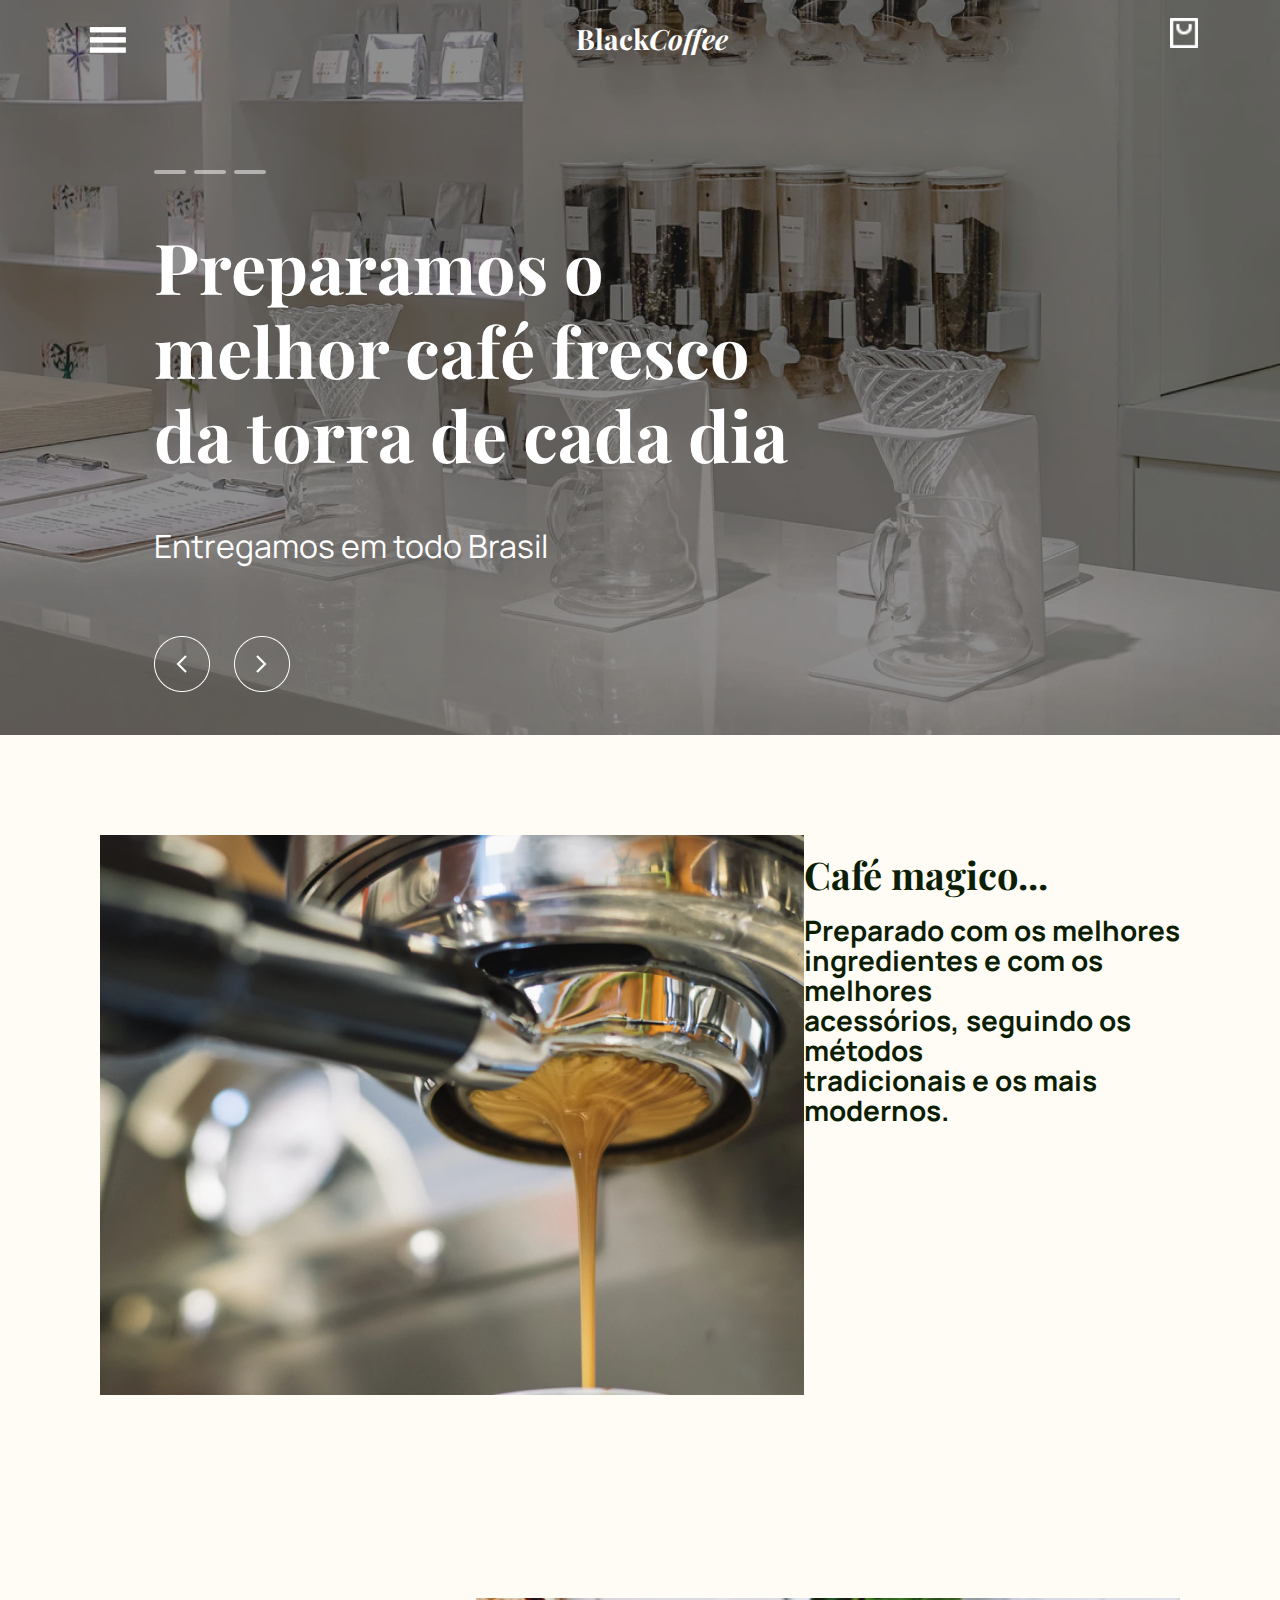
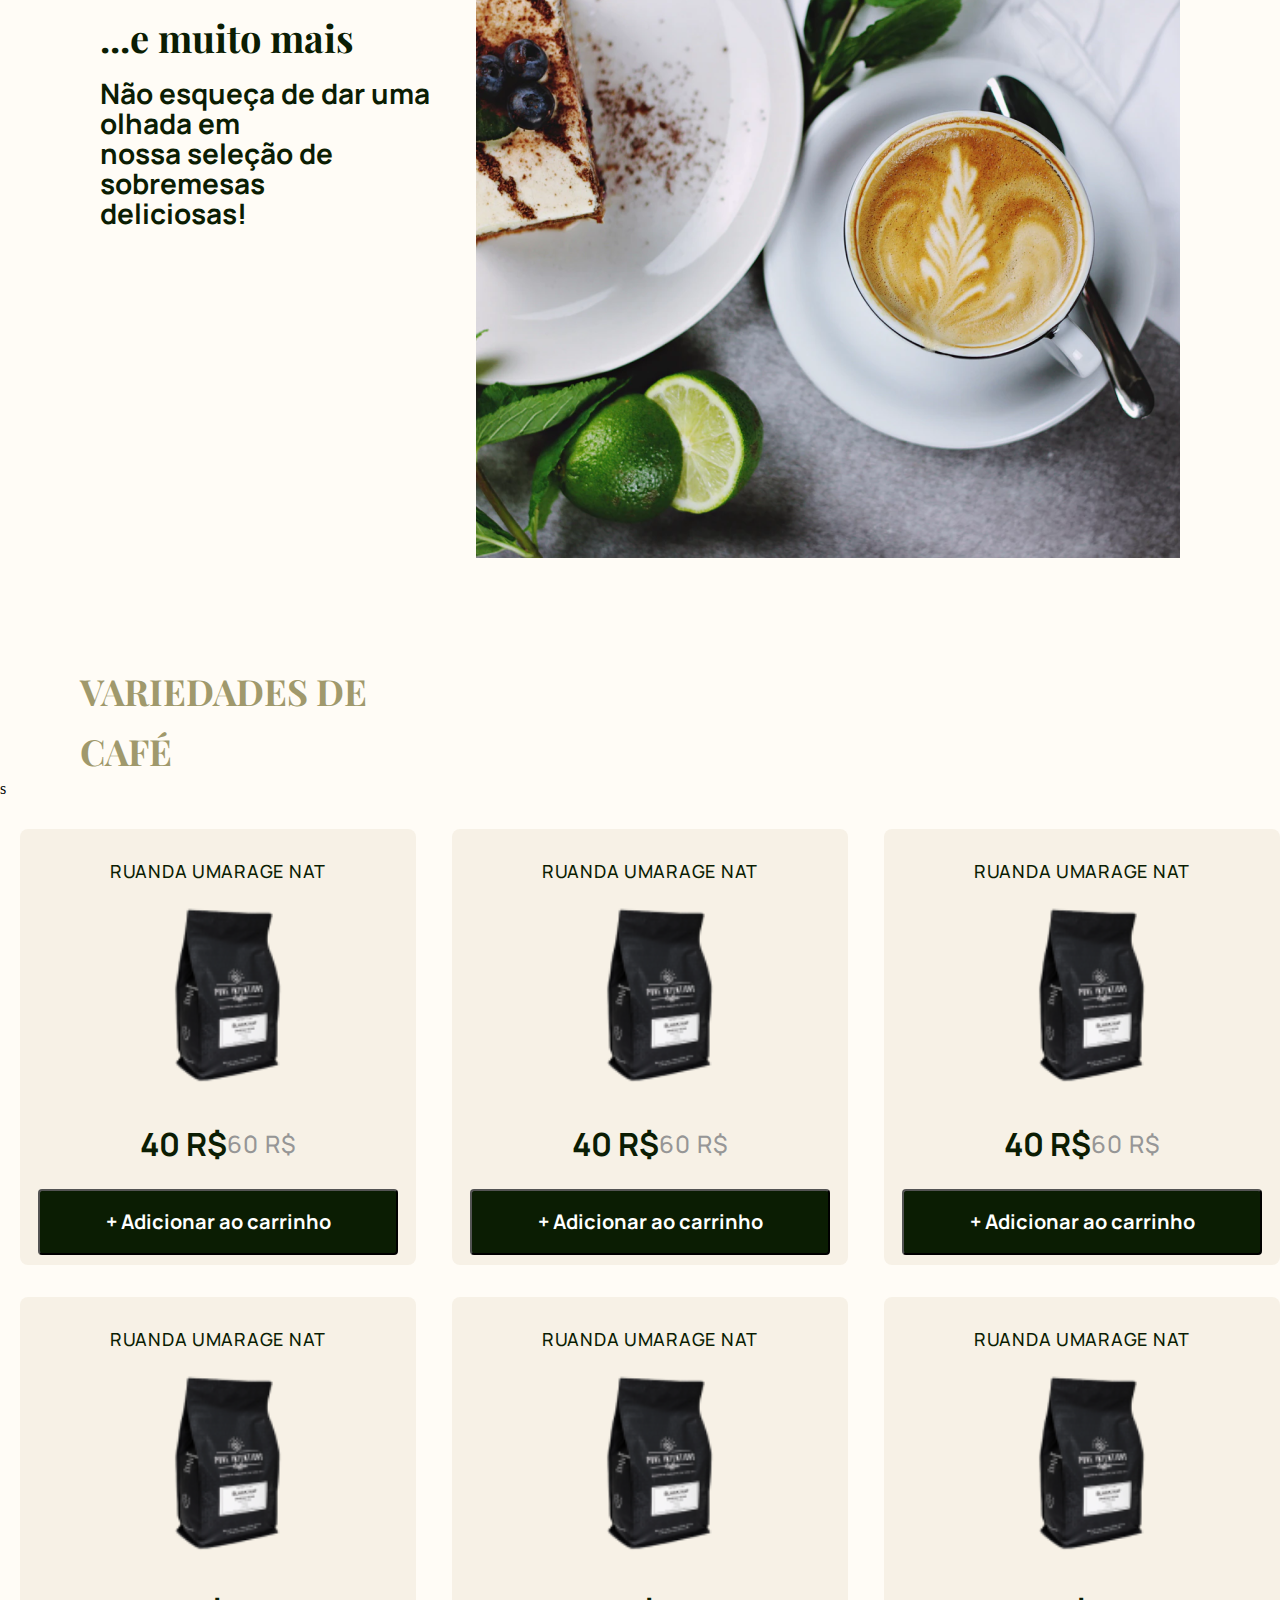
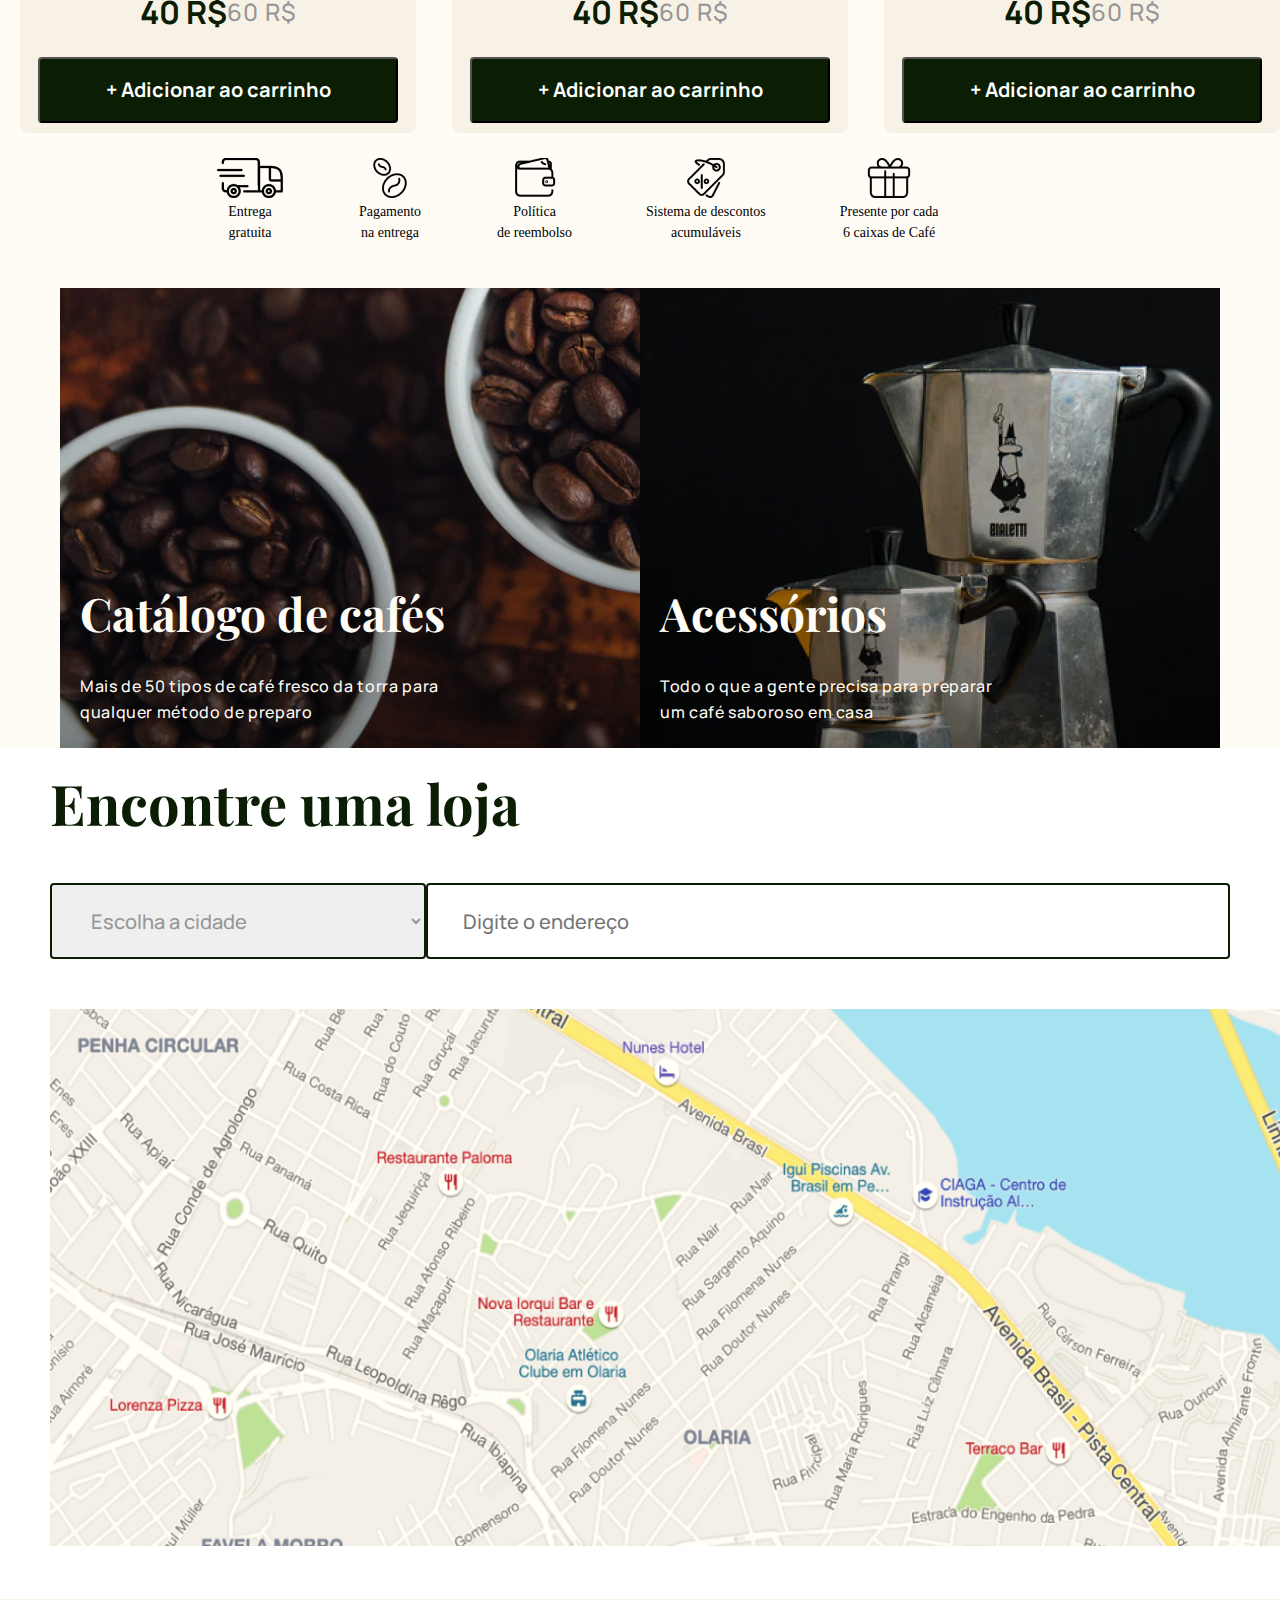
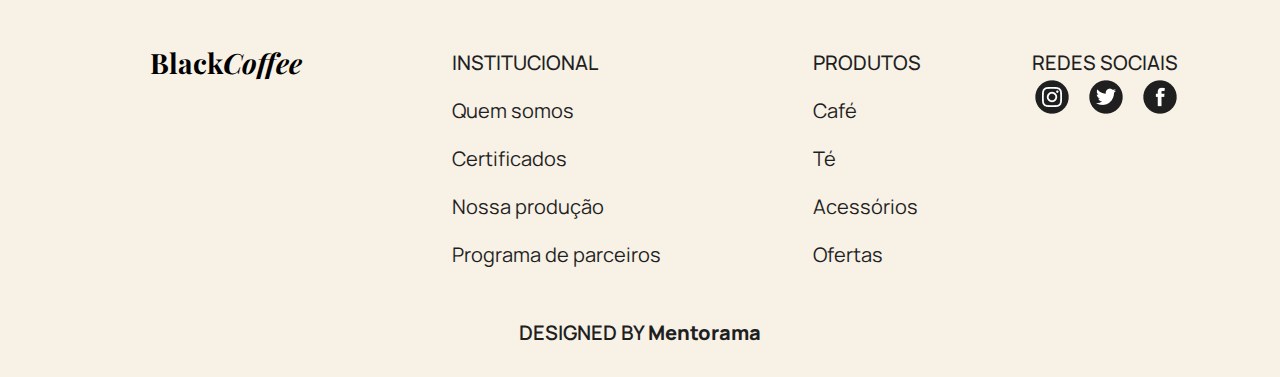
==== commit 27ac50e1: "Class Services centralização" ====
--- a/index.html
+++ b/index.html
@@ -122,27 +122,25 @@
           </div>
         </section>
         <section class="services">
-          <div class="container-services">
-            <div class="services">
-              <img src="./img/caminhao.png" alt="icon truck">
-              <p>Entrega<br/>gratuita</p>
-            </div> 
-            <div class="services">
-              <img src="./img/grao.png" alt="Icon grão de café">
-              <p>Pagamento<br/>na entrega</p>
-            </div> 
-            <div class="services">
-              <img src="./img/carteira.png" alt="icon carteira">
-              <p>Política<br/>de reembolso</p>
-            </div>
-            <div class="services">
-              <img src="./img/etiqueta.png" alt="Etiqueta icon">
-              <p>Sistema de descontos<br/>acumuláveis</p>
-            </div>
-            <div class="services">
-              <img src="./img/presente.png" alt="Icon presente">
-              <p>Presente por cada<br/>6 caixas de café</p>
-            </div>
+          <div class="image-text-container">
+            <img src="./img/caminhao.png">
+            <p>Entrega<br>gratuita</p>
+          </div>
+          <div class="image-text-container">
+            <img src="./img/grao.png" >
+            <p>Pagamento <br/> na entrega</p>
+          </div>
+          <div class="image-text-container">
+            <img src="./img/carteira.png">
+            <p>Política <br/> de reembolso</p>
+          </div>
+          <div class="image-text-container">
+            <img src="./img/etiqueta.png">
+            <p>Sistema de descontos <br/> acumuláveis</p>
+          </div>
+          <div class="image-text-container">
+            <img src="./img/presente.png">
+            <p>Presente por cada <br/> 6 caixas de Café</p>
           </div>
         </section>
         <section class="catalog">
--- a/css/style.css
+++ b/css/style.css
@@ -180,23 +180,25 @@
 
 .product{
   padding-top: 10px;
-}
-
-.products-02{
-  padding-top: 10px;
-}
+  margin-left: 18px;
+  margin-right: 18px;
+
+}
+
 
 .container-product{
   display: flex;
-  justify-content: space-between;
-  padding: 50px;
+  justify-content: center;
+  margin-left: 20px;
+  padding-top: 32px;
 }
 
 .product{
-  width: 359px;
+  width: 459px;
   height: 400px;
   background: #F7F1E6;
   border-radius: 8px;
+  padding: 18px;
 }
 
 .product p{
@@ -204,7 +206,7 @@
   font-family: 'Manrope';
   font-style: normal;
   font-weight: 500;
-  font-size: 24px;
+  font-size: 18px;
   line-height: 28px;
   /* identical to box height, or 117% */
   
@@ -220,14 +222,17 @@
   width: 152px;
   height: 196px;
   padding-top: 60px;
-  margin-left: 100px;
+  margin-left: 114px;
   margin-top: -50px;
 }
 
 .product-price{
+  
   align-items: center;
   display: flex;
-  padding-top: 5px;
+  padding-top: 25px;
+  
+  justify-content: center;
 }
 
 .first-value{
@@ -237,7 +242,6 @@
   font-size: 32px;
   line-height: 50px;
   text-align: center;
-  padding-left: 100px;
   
   color: #0B1D03;
 }
@@ -257,13 +261,14 @@
 .button-kart{
   cursor: pointer;
   margin-top: 20px;
-  margin-left: 8%;
+  align-items: center;
 }
 
 .product button{
-  
-  height: 56px;
-  width: 300px;
+  justify-content: center;
+
+  height: 66px;
+  width: 360px;
   font-family: 'Manrope';
   font-style: normal;
   font-weight: 700;
@@ -271,6 +276,7 @@
   line-height: 28px;
   
   text-align: center;
+  justify-content:center ;
   
   color: #FFFFFF;
 /* background abaixo*/
@@ -278,12 +284,44 @@
   border-radius: 4px;
   background-position: 0 150px;
 }
+/* services abaixo*/
+.services{
+  margin-left: 15%;
+  margin-right: 15%;
+}
+
+.image-text-container {
+  display: inline-block;
+  vertical-align: top;
+  margin-right: 20px;
+  margin-bottom: 20px;
+  text-align: center;
+  padding: 25px;
+}
+
+.image-text-container img {
+  max-width: 100%;
+  height: auto;
+}
+
+.image-text-container p {
+  margin: 0;
+  font-size: 14px;
+  line-height: 1.5;
+}
+
+/*.box-services{
+  margin-top: ;
+}
 
 .services{
   display: inline-block;
-  justify-content: space-between;
-  padding: 80px;
-  align-items: center;
+}
+
+.services-entrega{
+  background-image: url("../img/caminhao.png");
+  background-repeat: no-repeat;
+  background-position: 0%;
 }
 
 .services p{
@@ -298,9 +336,10 @@
   
   color: #0B1D03;
 }
+*/
 
 .catalog{
-  padding-bottom: 125px;
+  padding-bottom: 80x;
 }
 
 .container-catalog{
@@ -311,8 +350,8 @@
 }
 
 .catalog-one{
-  width: 704px;
-  height: 560px;
+  width: 604px;
+  height: 460px;
   background-image: url("../img/cafécru.png");
 }
 
@@ -320,18 +359,18 @@
   font-family: 'Playfair Display';
   font-style: normal;
   font-weight: 700;
-  font-size: 56px;
+  font-size: 46px;
   line-height: 60px;
   color: #FFFCF6; 
   padding-left: 20px;
-  padding-top: 395px;
+  padding-top: 295px;
 }
 
 .catalog-one p{
   font-family: 'Manrope';
   font-style: normal;
   font-weight: 500;
-  font-size: 20px;
+  font-size: 16px;
   line-height: 26px;
   padding-top: 30px;
   
@@ -343,8 +382,8 @@
 }
 
 .catalog-two{
-  width: 704px;
-  height: 560px;
+  width: 604px;
+  height: 460px;
   background-image: url("../img/Rectangle\ 20.png");
 }
 
@@ -352,18 +391,18 @@
   font-family: 'Playfair Display';
   font-style: normal;
   font-weight: 700;
-  font-size: 56px;
+  font-size: 46px;
   line-height: 60px;
   color: #FFFCF6; 
   padding-left: 20px;
-  padding-top: 395px;
+  padding-top: 295px;
 }
 
 .catalog-two p{
   font-family: 'Manrope';
   font-style: normal;
   font-weight: 500;
-  font-size: 20px;
+  font-size: 16px;
   line-height: 26px;
   padding-top: 30px;
   
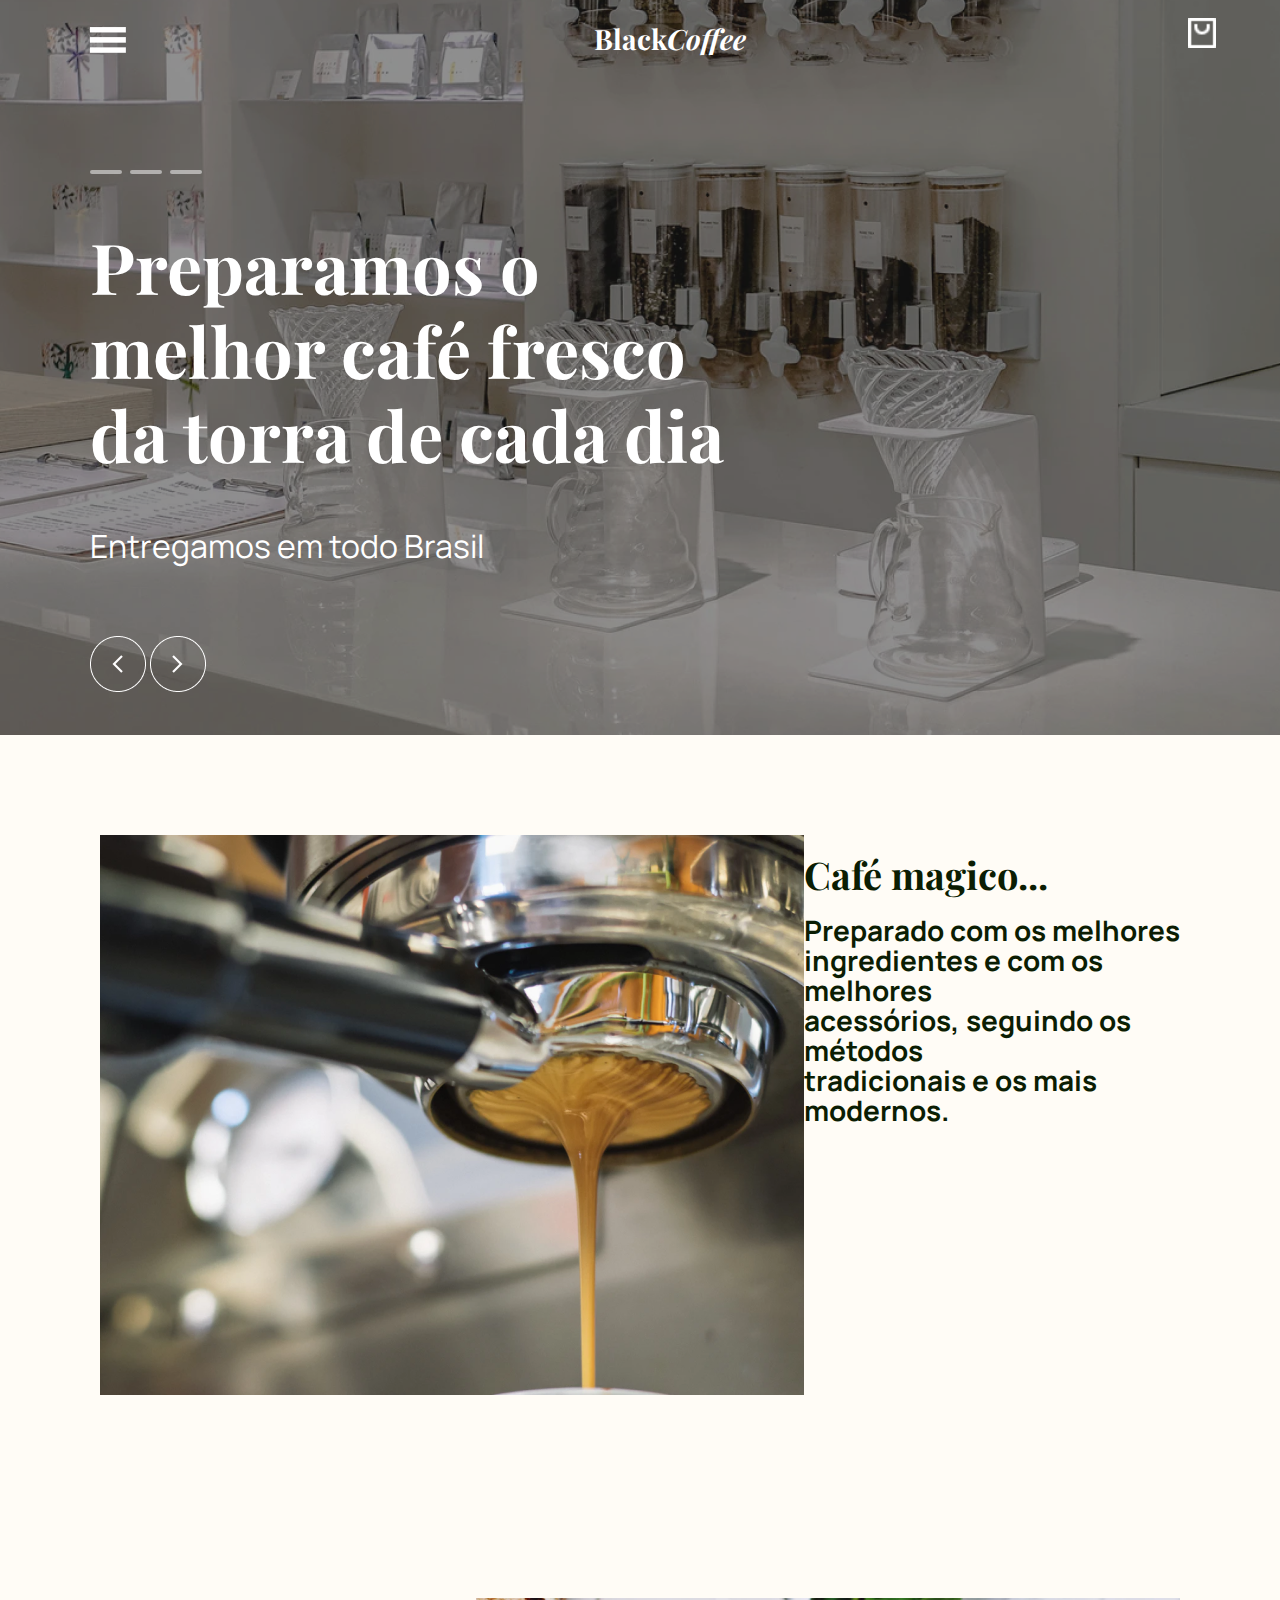
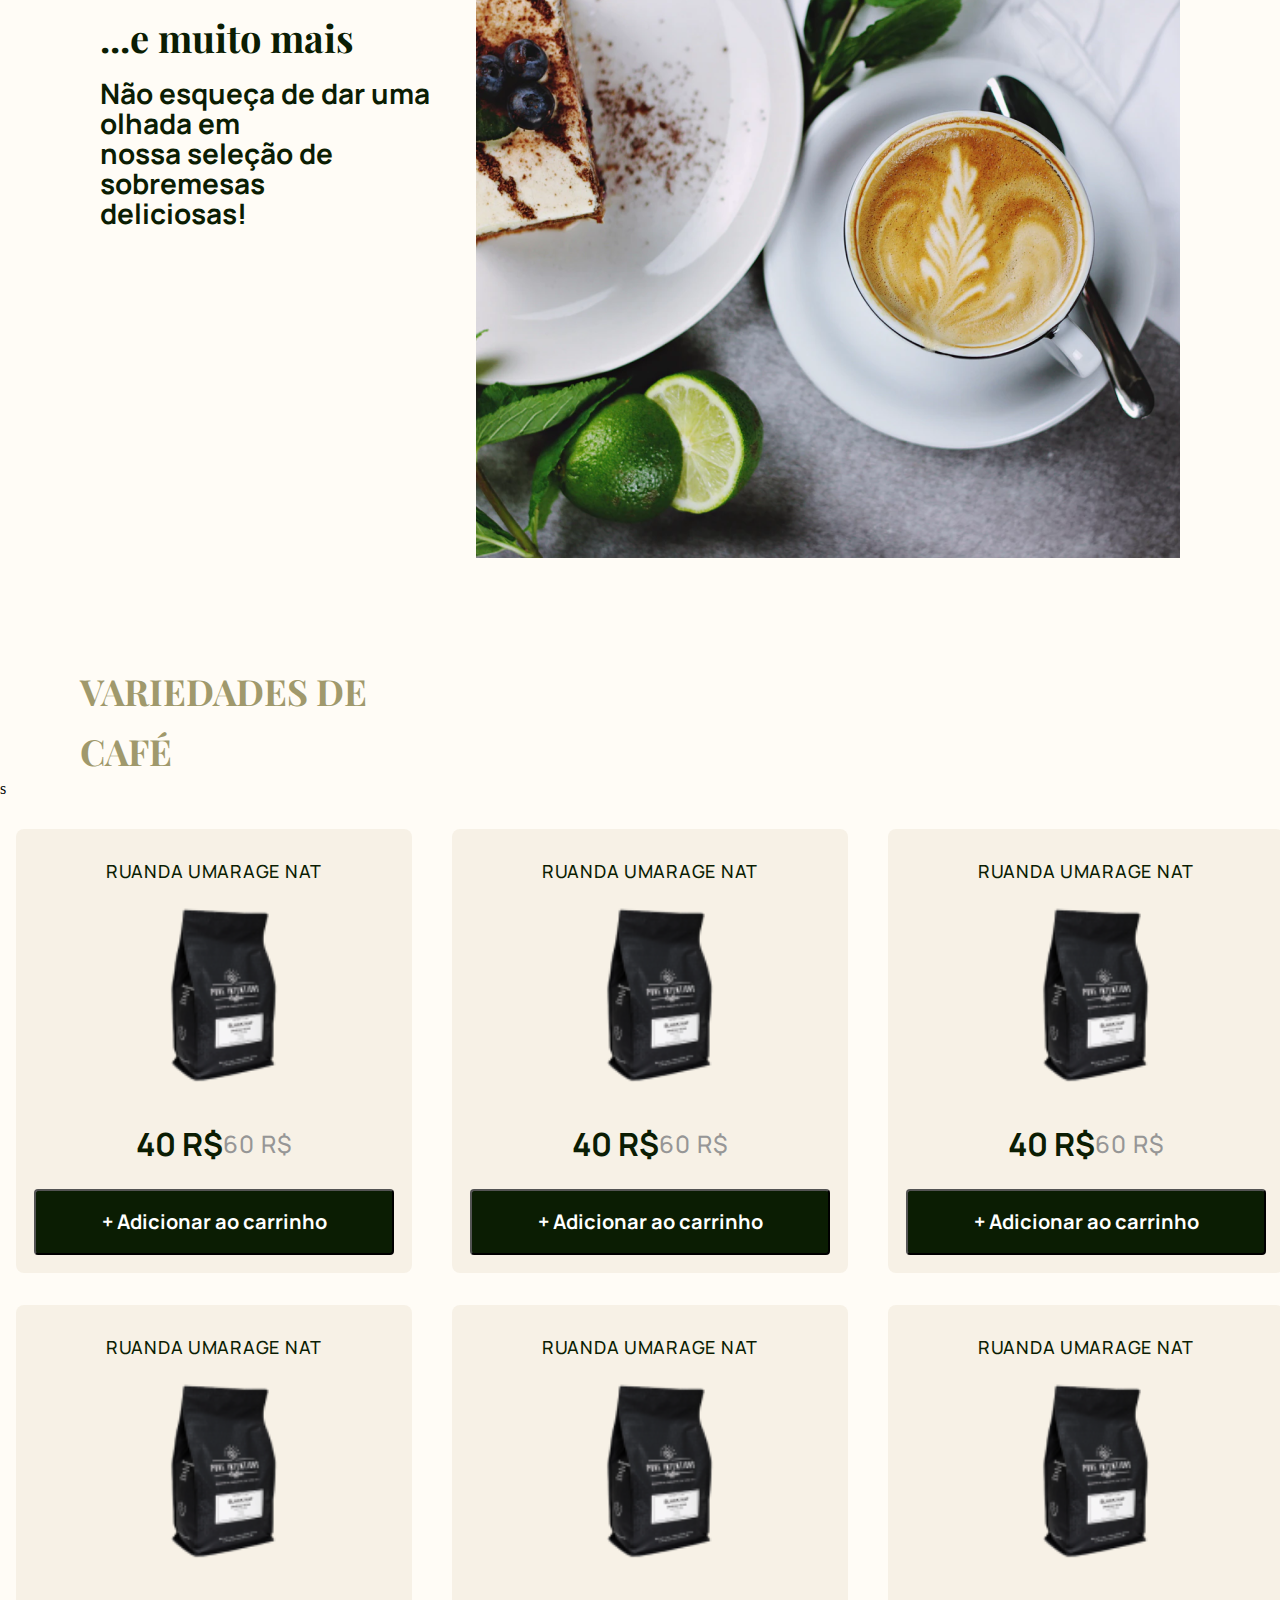
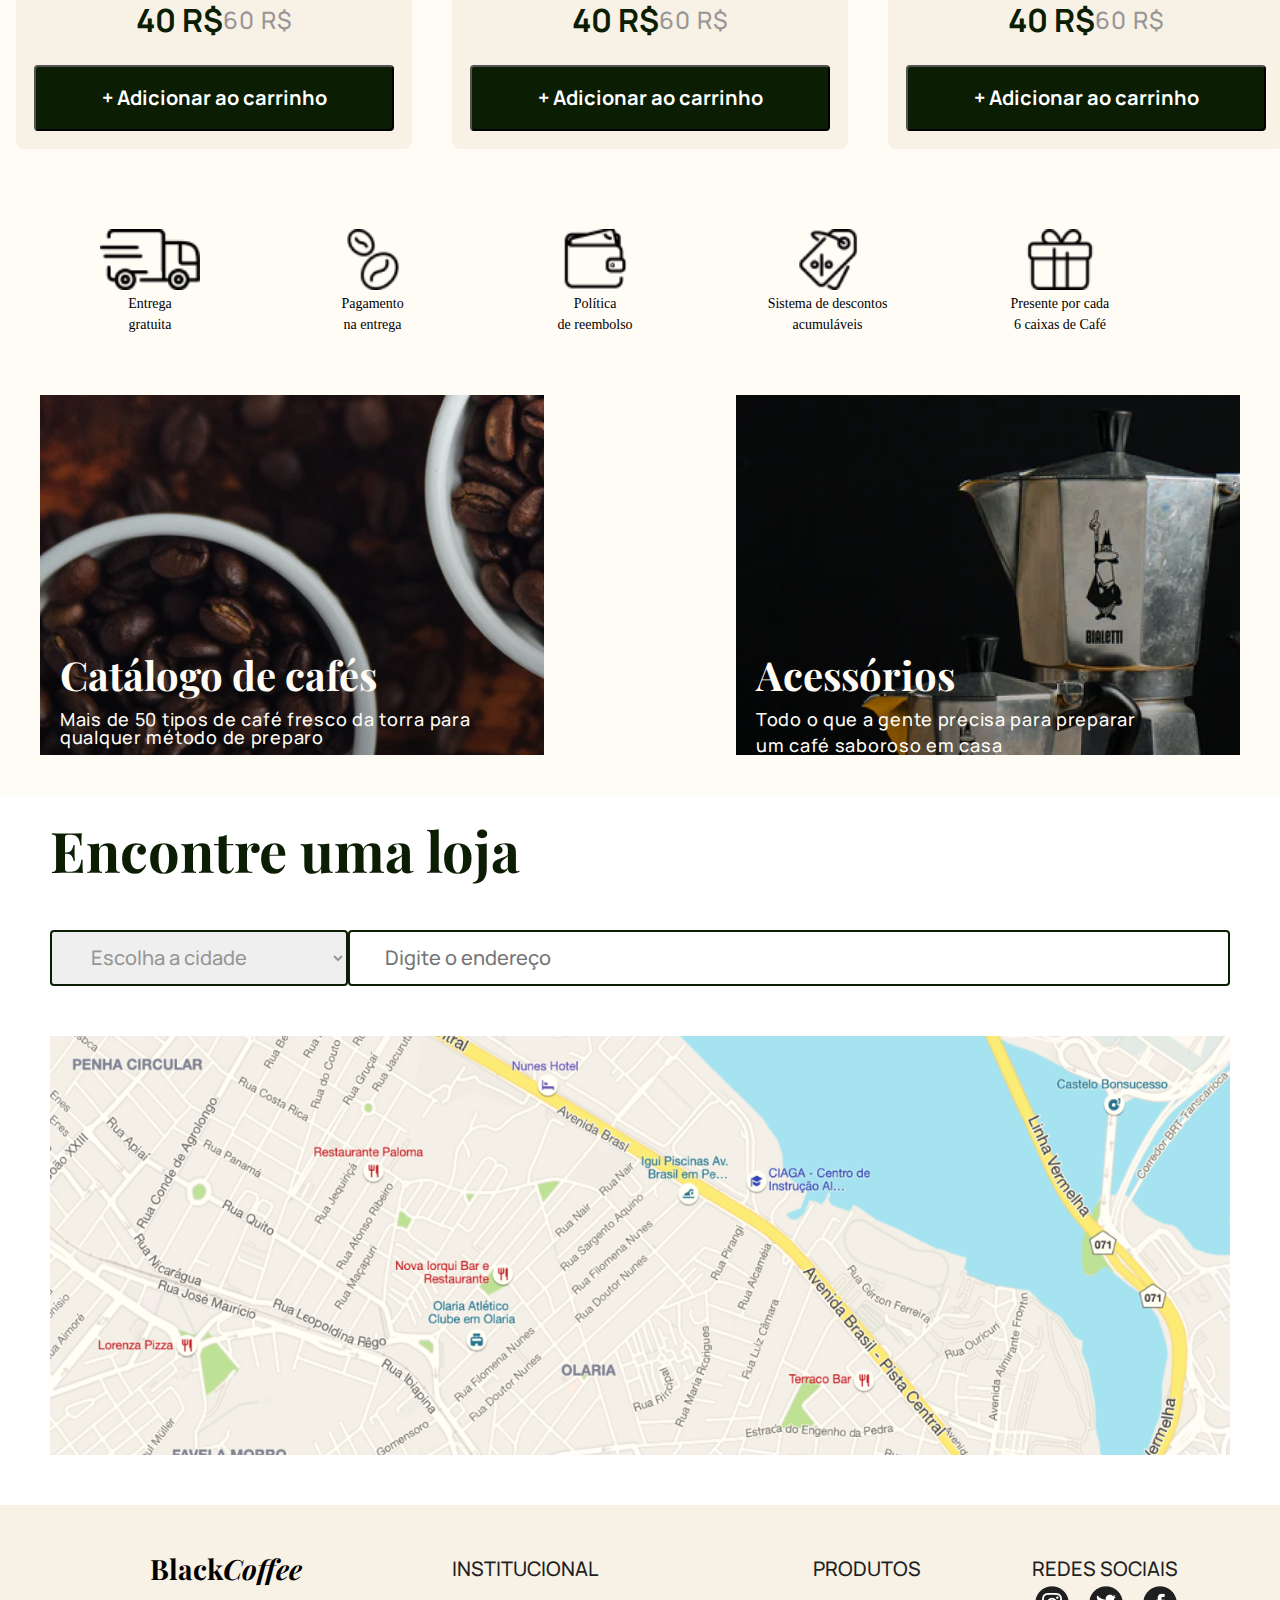
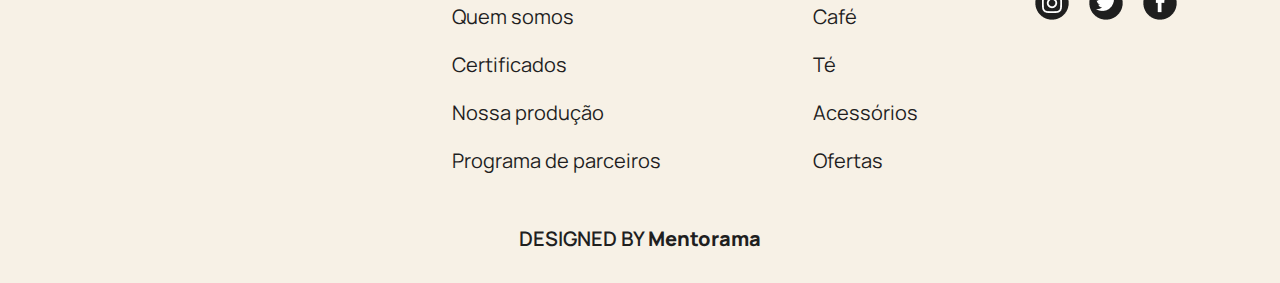
==== commit d2333ddb: "Section Services and products position correction" ====
--- a/index.html
+++ b/index.html
@@ -120,6 +120,7 @@
               <button class="button-kart"> + Adicionar ao carrinho</button>
             </div> 
           </div>
+        </section>
         </section>
         <section class="services">
           <div class="image-text-container">
--- a/css/style.css
+++ b/css/style.css
@@ -48,12 +48,11 @@
   cursor: pointer;
   height: 30px;
   width: 28px;
-  padding: 18px;
+  padding-top: 18px;
 }
 
 .slider-tracks{
   display: flex;
-  margin-left: 90px;
   margin-top: 90px;
 }
 
@@ -76,6 +75,10 @@
   margin-right: 8px;
 }
 
+.prelude-holder{
+  margin-left: 26px;
+}
+
 .prelude-content h2{
 font-family: 'Playfair Display';
 font-style: normal;
@@ -84,8 +87,6 @@
 line-height: 84px;
 
 color: #FFFFFF;
-
-padding-left: 90px;
 padding-top: 50px;
 
 }
@@ -96,7 +97,6 @@
 font-weight: 400;
 font-size: 32px;
 line-height: 40px;
-padding-left: 90px;
 padding-top: 50px;
 
 color: #FFFFFF;
@@ -107,7 +107,6 @@
   width: 56px;
   height: 56px;
   padding-top: 70px;
-  margin-left: 90px;
 }
 
 .arrow-right{
@@ -115,7 +114,6 @@
   width: 56px;
   height: 56px;
   padding-top: 70px;
-  margin-left: 20px;
 }
 
 .slider-controls{
@@ -177,28 +175,23 @@
   
   color: #A0996C;
 }
-
-.product{
-  padding-top: 10px;
-  margin-left: 18px;
-  margin-right: 18px;
-
-}
-
+ /* INICIO seção da caixa de produtos a partir daqui  */
+ .product{
+  margin-left: 20px;
+  margin-right: 20px;
+  padding-top: 60px;
+  max-width: 459px;
+  max-height: 560px;
+  background: #F7F1E6;
+  border-radius: 8px;
+  padding: 18px;
+}
 
 .container-product{
   display: flex;
   justify-content: center;
   margin-left: 20px;
   padding-top: 32px;
-}
-
-.product{
-  width: 459px;
-  height: 400px;
-  background: #F7F1E6;
-  border-radius: 8px;
-  padding: 18px;
 }
 
 .product p{
@@ -284,10 +277,18 @@
   border-radius: 4px;
   background-position: 0 150px;
 }
-/* services abaixo*/
+
+ /* FIM seção da caixa de produtos a partir daqui */
+
+/* xxxxxxxxxxxxxxxInicio da Seção dos Serviços xxxxxxxxxxx*/
 .services{
-  margin-left: 15%;
-  margin-right: 15%;
+  max-width: 100%;
+  display: flex;
+  justify-content: space-between;
+  align-items: center;
+  margin-top: 80px;
+  margin-left: 100px;
+  margin-right: 150px;
 }
 
 .image-text-container {
@@ -296,11 +297,11 @@
   margin-right: 20px;
   margin-bottom: 20px;
   text-align: center;
-  padding: 25px;
+  justify-content: space-between;
 }
 
 .image-text-container img {
-  max-width: 100%;
+  width: 100px;
   height: auto;
 }
 
@@ -310,34 +311,7 @@
   line-height: 1.5;
 }
 
-/*.box-services{
-  margin-top: ;
-}
-
-.services{
-  display: inline-block;
-}
-
-.services-entrega{
-  background-image: url("../img/caminhao.png");
-  background-repeat: no-repeat;
-  background-position: 0%;
-}
-
-.services p{
-  font-family: 'Manrope';
-  font-style: normal;
-  font-weight: 500;
-  font-size: 15px;
-  line-height: 26px;
-  
-  text-align: center;
-  letter-spacing: 0.04em;
-  
-  color: #0B1D03;
-}
-*/
-
+/*xxxxxxxxxxx Fim da seção dos serviços xxxxxxxxx */
 .catalog{
   padding-bottom: 80x;
 }
@@ -345,13 +319,12 @@
 .container-catalog{
   display: flex;
   justify-content: space-between;
-  padding-left: 60px;
-  padding-right: 60px;
+  margin: 40px;
 }
 
 .catalog-one{
-  width: 604px;
-  height: 460px;
+  width: 504px;
+  height: 360px;
   background-image: url("../img/cafécru.png");
 }
 
@@ -359,20 +332,20 @@
   font-family: 'Playfair Display';
   font-style: normal;
   font-weight: 700;
-  font-size: 46px;
+  font-size: 40px;
   line-height: 60px;
   color: #FFFCF6; 
   padding-left: 20px;
-  padding-top: 295px;
+  padding-top: 250px;
 }
 
 .catalog-one p{
   font-family: 'Manrope';
   font-style: normal;
   font-weight: 500;
-  font-size: 16px;
-  line-height: 26px;
-  padding-top: 30px;
+  font-size: 18px;
+  line-height: 18px;
+  padding-top: 5px;
   
   letter-spacing: 0.04em;
   
@@ -382,8 +355,8 @@
 }
 
 .catalog-two{
-  width: 604px;
-  height: 460px;
+  width: 504px;
+  height: 360px;
   background-image: url("../img/Rectangle\ 20.png");
 }
 
@@ -391,20 +364,20 @@
   font-family: 'Playfair Display';
   font-style: normal;
   font-weight: 700;
-  font-size: 46px;
+  font-size: 40px;
   line-height: 60px;
   color: #FFFCF6; 
   padding-left: 20px;
-  padding-top: 295px;
+  padding-top: 250px;
 }
 
 .catalog-two p{
   font-family: 'Manrope';
   font-style: normal;
   font-weight: 500;
-  font-size: 16px;
+  font-size: 18px;
   line-height: 26px;
-  padding-top: 30px;
+  padding-top: 1px;
   
   letter-spacing: 0.04em;
   
@@ -440,8 +413,8 @@
 }
 
 .container-form select{
-  width: 459px;
-  height: 76px;
+  width: 300px;
+  height: 56px;
   border: 2px solid #0B1D03;
   border-radius: 4px;
 }
@@ -476,16 +449,23 @@
 
 
 .container-form input{
-  width: 949px;
-  height: 70px;
+  width: 849px;
+  height: 50px;
   border: 2px solid #0B1D03;
   border-radius: 4px;
 }
 
 .local img{
+  
   width: 1462px;
   height: 537px;
+  display: block;
+  margin: 0 auto;
+  max-width: 100%;
+  height: auto;
+  box-sizing: border-box;
   padding: 50px;
+  border: none;
 }
 
 .footer{
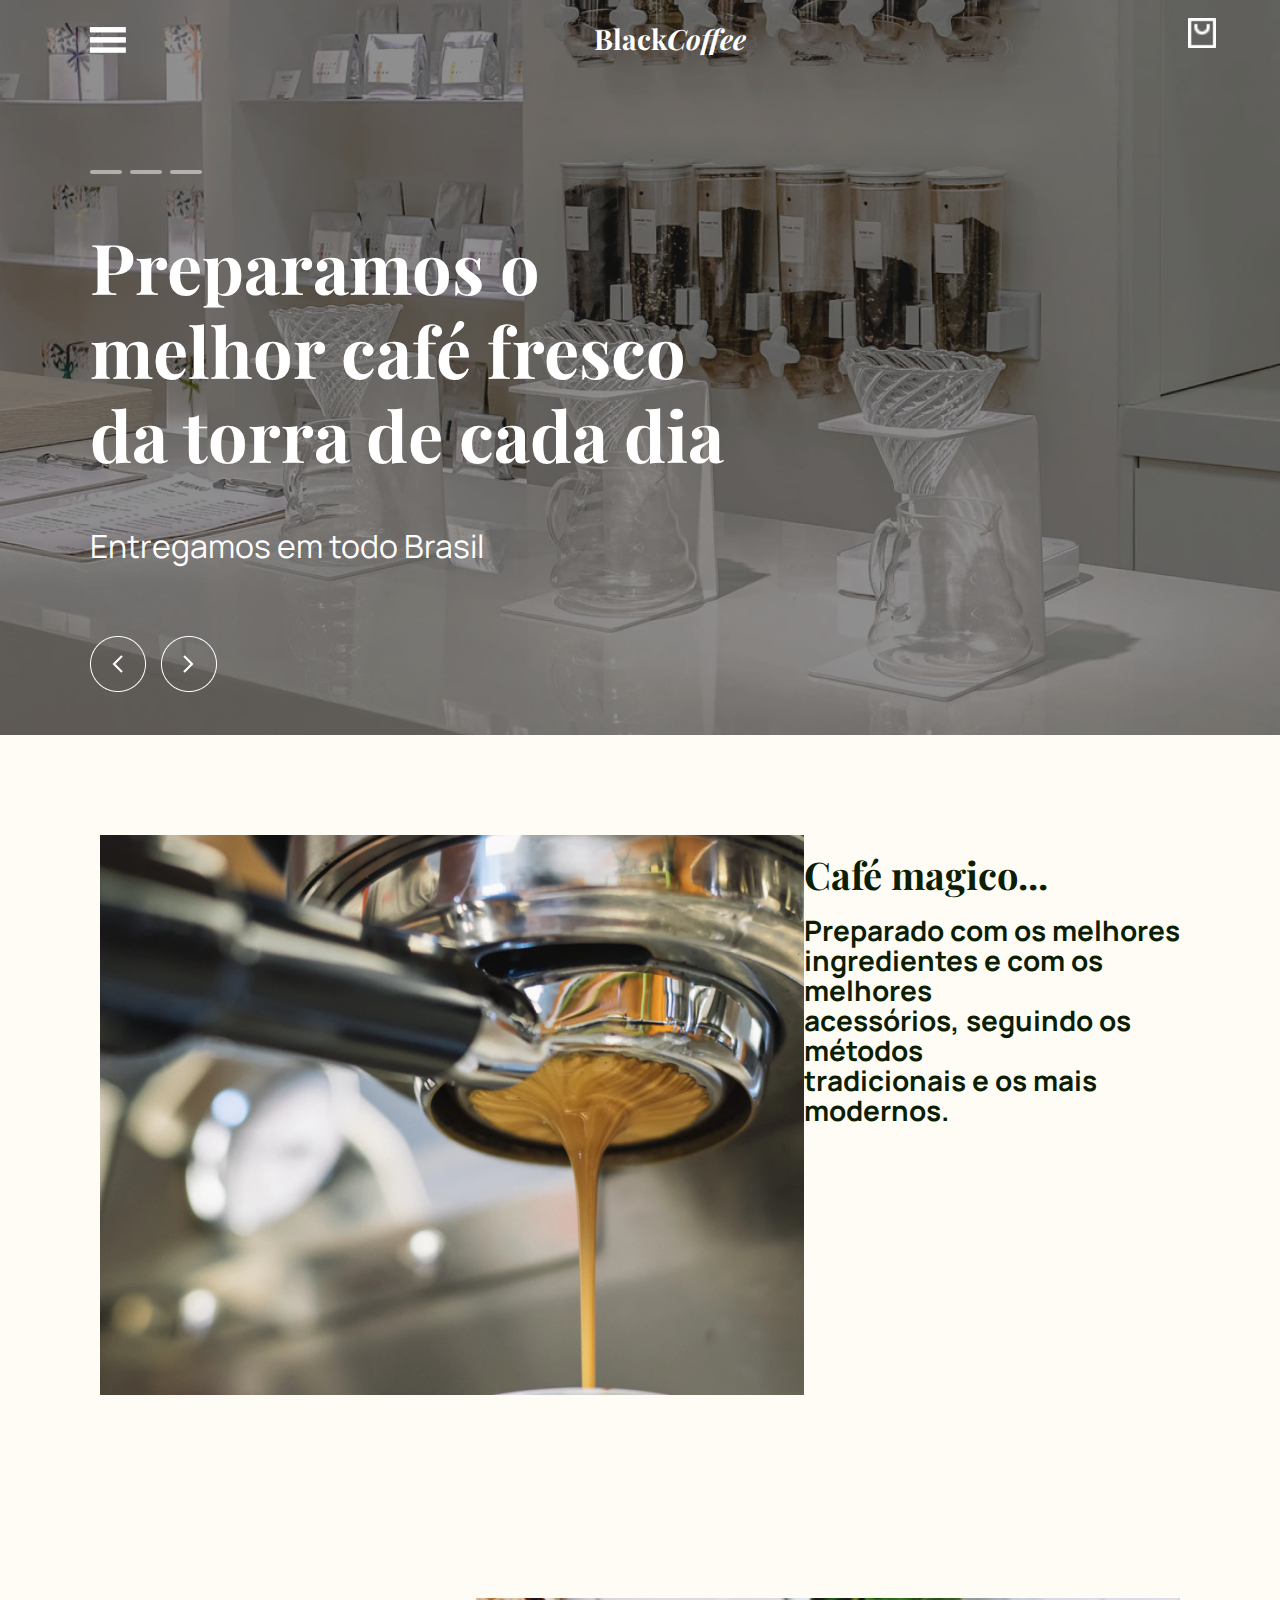
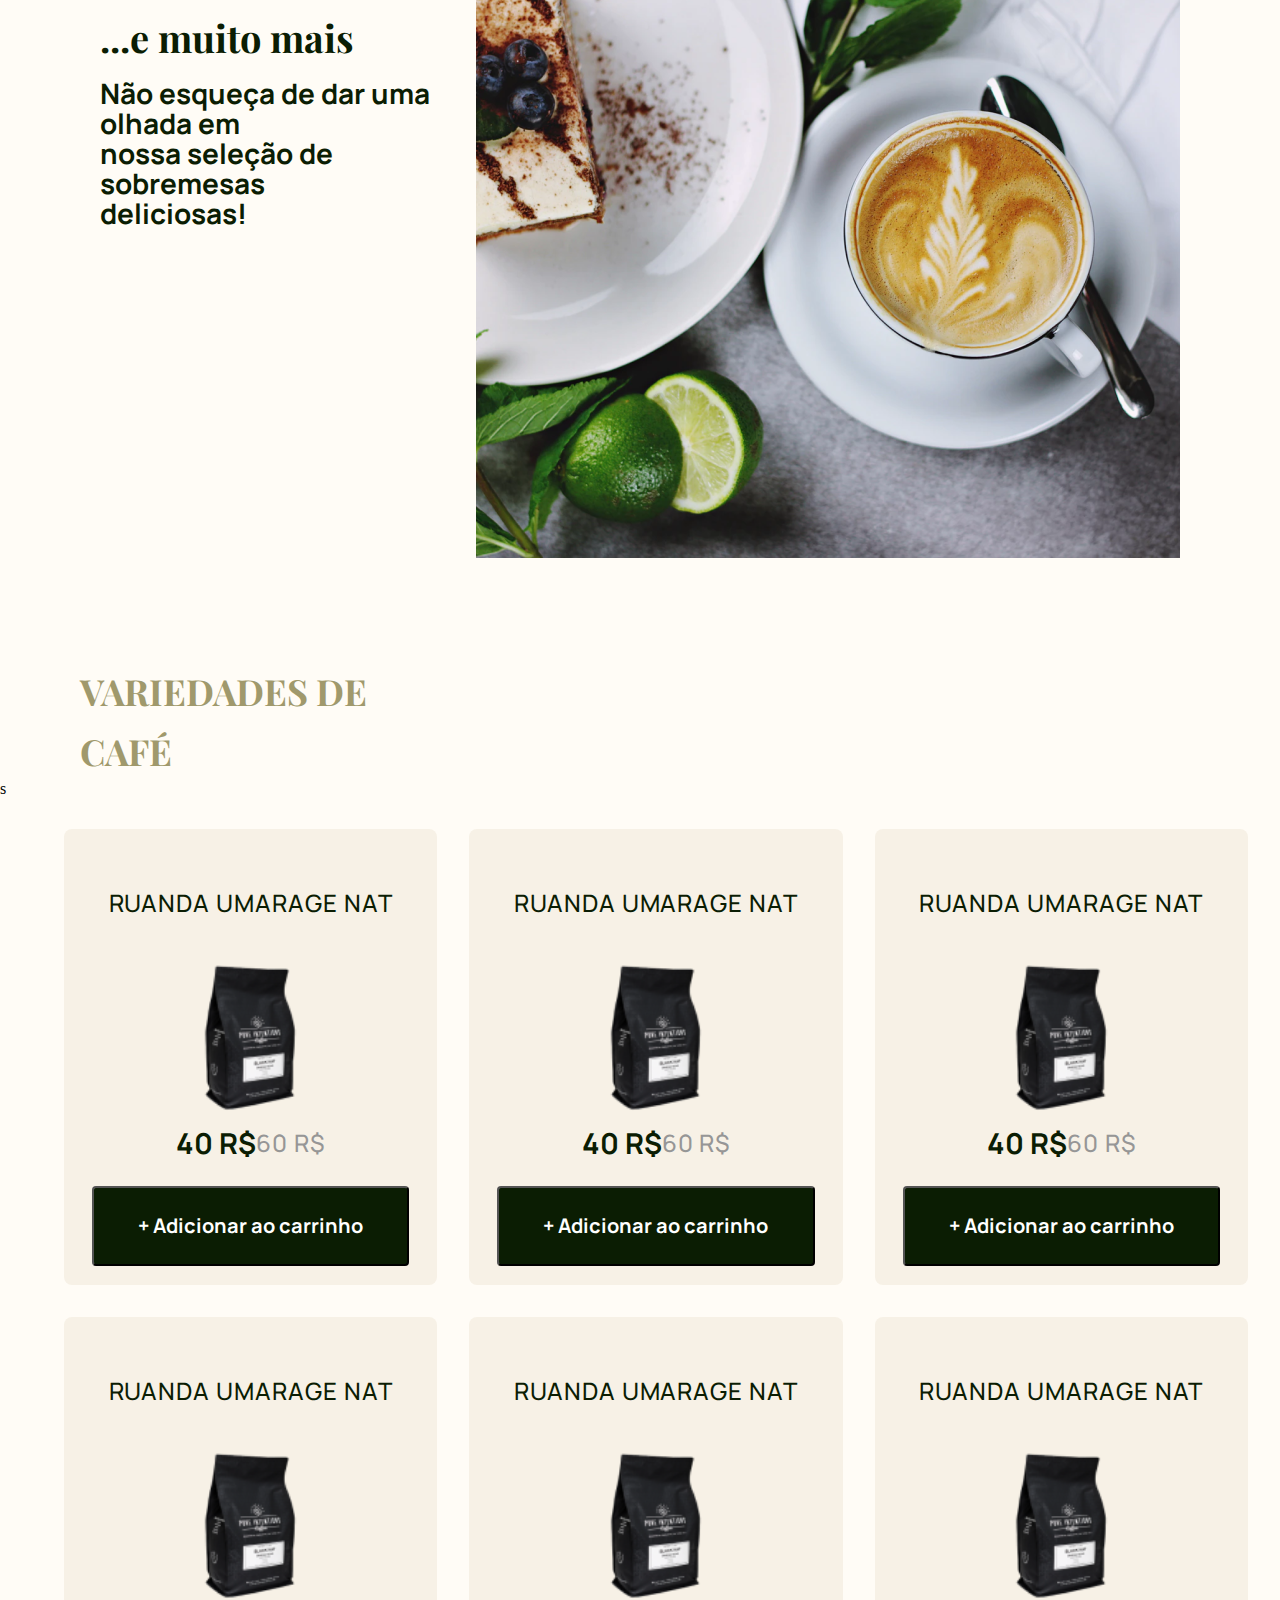
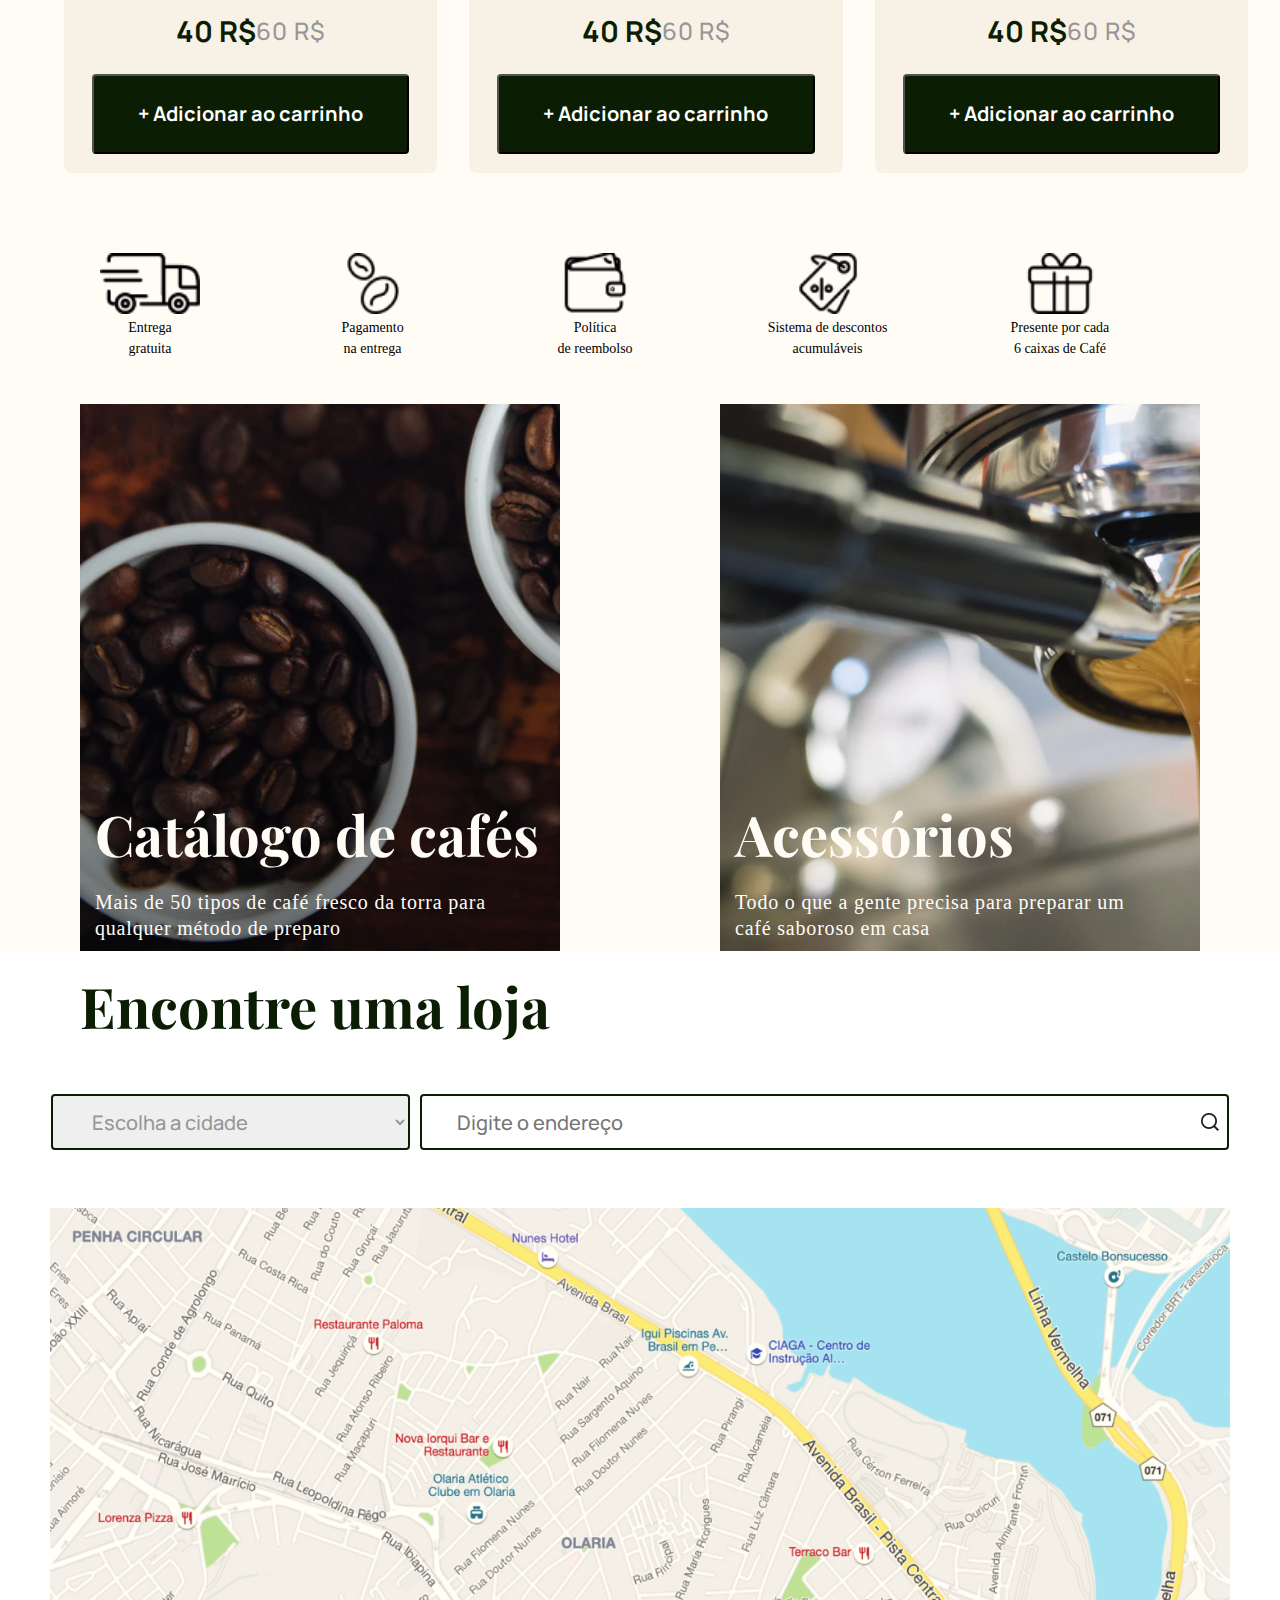
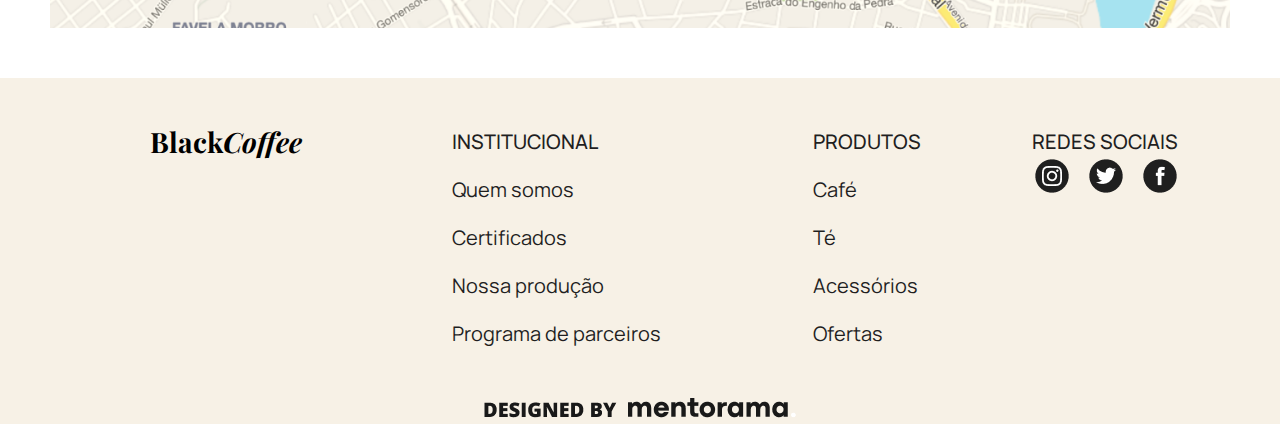
==== commit 039745da: "Correções a Partir da Seção Services para baixo" ====
--- a/index.html
+++ b/index.html
@@ -12,7 +12,7 @@
     <script src="./script.js"></script> 
   </head>
   <body class="body">
-    <main>
+    <main class="main">
         <section class="prelude">
           <div class="container">
             <header class="header">
@@ -144,19 +144,17 @@
             <p>Presente por cada <br/> 6 caixas de Café</p>
           </div>
         </section>
-        <section class="catalog">
-          <div class="container-catalog">
+          <section class="container-catalog">
             <div class="catalog-one">
               <h2>Catálogo de cafés</h2>
-              <p>Mais de 50 tipos de café fresco da torra para <br/>qualquer método de preparo</p>
+              <p>Mais de 50 tipos de café fresco da torra para<br/> qualquer método de preparo</p>
             </div>
             <div class="catalog-two">
               <h2>Acessórios</h2>
-              <p>Todo o que a gente precisa para preparar<br/> um café saboroso em casa
+              <p>Todo o que a gente precisa para preparar um <br/>café saboroso em casa
               </p>
             </div>
-        </div>
-        </section>
+          </section>
           <section class="map">
             <div class="title-map">
               <h2>Encontre uma loja</h2>
@@ -265,7 +263,7 @@
           </div>
         </div>
         <div class="mentorama">
-          <h2 class="creditos">DESIGNED BY <b>Mentorama</b></h2>
+          <img class="creditos" src="./img/Mentorama.png" alt="Mentorama">
         </div>
       </footer>
     </main>   
--- a/css/style.css
+++ b/css/style.css
@@ -114,6 +114,7 @@
   width: 56px;
   height: 56px;
   padding-top: 70px;
+  margin-left: 1%;
 }
 
 .slider-controls{
@@ -176,30 +177,30 @@
   color: #A0996C;
 }
  /* INICIO seção da caixa de produtos a partir daqui  */
+
  .product{
-  margin-left: 20px;
-  margin-right: 20px;
+  margin-left: 32px;
   padding-top: 60px;
-  max-width: 459px;
-  max-height: 560px;
+  width: 38%;
   background: #F7F1E6;
   border-radius: 8px;
-  padding: 18px;
+
+  display: flex;
+  flex-direction: column;
+  align-items: center;
+  justify-content: center;
 }
 
 .container-product{
-  display: flex;
-  justify-content: center;
-  margin-left: 20px;
-  padding-top: 32px;
+  margin: 32px;
+  display: flex;
 }
 
 .product p{
-  padding-top: 10px;
-  font-family: 'Manrope';
-  font-style: normal;
-  font-weight: 500;
-  font-size: 18px;
+  font-family: 'Manrope';
+  font-style: normal;
+  font-weight: 500;
+  font-size: 150%;
   line-height: 28px;
   /* identical to box height, or 117% */
   
@@ -212,18 +213,18 @@
 }
 
 .product img{
-  width: 152px;
-  height: 196px;
-  padding-top: 60px;
-  margin-left: 114px;
-  margin-top: -50px;
+  align-items: center;
+  justify-content: center;
+  margin-top: 10%;
+  width: 35%;
+
 }
 
 .product-price{
   
   align-items: center;
   display: flex;
-  padding-top: 25px;
+
   
   justify-content: center;
 }
@@ -232,7 +233,7 @@
   font-family: 'Manrope';
   font-style: normal;
   font-weight: 700;
-  font-size: 32px;
+  font-size: 180%;
   line-height: 50px;
   text-align: center;
   
@@ -244,7 +245,7 @@
   font-family: 'Manrope';
   font-style: normal;
   font-weight: 500;
-  font-size: 24px;
+  font-size: 150%;
   line-height: 38px;
   letter-spacing: 0.04em;  
   
@@ -253,15 +254,16 @@
 
 .button-kart{
   cursor: pointer;
-  margin-top: 20px;
   align-items: center;
 }
 
 .product button{
+  margin-bottom: 5%;
+  margin-top: 5%;
   justify-content: center;
 
-  height: 66px;
-  width: 360px;
+  height: 80px;
+  width: 85%;
   font-family: 'Manrope';
   font-style: normal;
   font-weight: 700;
@@ -312,80 +314,87 @@
 }
 
 /*xxxxxxxxxxx Fim da seção dos serviços xxxxxxxxx */
-.catalog{
-  padding-bottom: 80x;
-}
+
+/*xxxxxxxxxxx Inicio seção dos Catalogos xxxxxxxxx */
+.catalog-one,
+.catalog-two {
+  margin: 0 80px; 
+}  
 
 .container-catalog{
-  display: flex;
-  justify-content: space-between;
-  margin: 40px;
-}
-
-.catalog-one{
-  width: 504px;
-  height: 360px;
-  background-image: url("../img/cafécru.png");
-}
-
-.catalog-one h2{
-  font-family: 'Playfair Display';
-  font-style: normal;
-  font-weight: 700;
-  font-size: 40px;
-  line-height: 60px;
-  color: #FFFCF6; 
-  padding-left: 20px;
-  padding-top: 250px;
-}
-
-.catalog-one p{
-  font-family: 'Manrope';
-  font-style: normal;
-  font-weight: 500;
-  font-size: 18px;
-  line-height: 18px;
-  padding-top: 5px;
-  
-  letter-spacing: 0.04em;
-  
-  color: #FFFCF6;
-
-  padding-left: 20px;
-}
-
-.catalog-two{
-  width: 504px;
-  height: 360px;
-  background-image: url("../img/Rectangle\ 20.png");
-}
-
-.catalog-two h2{
-  font-family: 'Playfair Display';
-  font-style: normal;
-  font-weight: 700;
-  font-size: 40px;
-  line-height: 60px;
-  color: #FFFCF6; 
-  padding-left: 20px;
-  padding-top: 250px;
-}
-
-.catalog-two p{
-  font-family: 'Manrope';
-  font-style: normal;
-  font-weight: 500;
-  font-size: 18px;
-  line-height: 26px;
-  padding-top: 1px;
-  
-  letter-spacing: 0.04em;
-  
-  color: #FFFCF6;
-
-  padding-left: 20px;
-}
-
+    display: flex;
+    justify-content: center;
+    margin-top: 2%;
+  
+  }
+
+  .catalog-one{
+    width: 60%;
+    background-image: url("../img/cafécru.png");
+    background-repeat: no-repeat;
+  }
+
+  .catalog-one h2{
+    margin-left: 15px;
+    margin-top: 400px;
+    font-family: 'Playfair Display';
+    font-style: normal;
+    font-weight: 700;
+    font-size: 56px;
+    line-height: 60px;    
+    color: #FFFCF6;
+  }
+
+  .catalog-one p{
+    margin-bottom: 10px;
+    margin-left: 15px;
+    margin-top: 25px;
+    font-family: 'Open Sans';
+    font-style: normal;
+    font-weight: 300;
+    font-size: 20px;
+    line-height: 26px;
+    
+    letter-spacing: 0.04em;
+    
+    color: #FFFCF6;
+  }
+
+  .catalog-two{
+    width: 60%;
+    background-image: url("../img/Rectangle\ 15.png");
+    background-repeat: no-repeat;
+  }
+
+  .catalog-two h2{
+    margin-left: 15px;
+    margin-top: 400px;
+    font-family: 'Playfair Display';
+    font-style: normal;
+    font-weight: 700;
+    font-size: 56px;
+    line-height: 60px;    
+    color: #FFFCF6;
+  }
+
+  .catalog-two p{
+    margin-bottom: 10px;
+    margin-left: 15px;
+    margin-top: 25px;
+    font-family: 'Open Sans';
+    font-style: normal;
+    font-weight: 300;
+    font-size: 20px;
+    line-height: 26px;
+    
+    letter-spacing: 0.04em;
+    
+    color: #FFFCF6;
+  }
+
+/*xxxxxxxxxxx Fim da seção dos catalogos xxxxxxxxx */
+
+/*xxxxxxxxxxx Inicio da seção dos Forms xxxxxxxxx */
 .map{
   background: #FFFFFF;
   width: 100%;
@@ -400,20 +409,21 @@
   
   color: #0B1D03;
 
-  padding-left: 50px;
+  margin-left: 80px;
   padding-top: 25px;
   padding-bottom: 50px;
 }
 
 .container-form{
   display: flex;
-  justify-content: space-between;
-  padding-left: 50px;
-  padding-right: 50px;
+  justify-content: center;
+  align-items: center;
+  height: 8vh; 
 }
 
 .container-form select{
-  width: 300px;
+  margin-right: 10px;
+  width: 28%;
   height: 56px;
   border: 2px solid #0B1D03;
   border-radius: 4px;
@@ -444,21 +454,22 @@
 
   background-image: url("/img/lupa.png");
   background-repeat: no-repeat;
-  background-position: 930px 50%;
+  background-position: 99% 50%;
 }
 
 
 .container-form input{
-  width: 849px;
+  width: 60%;
   height: 50px;
   border: 2px solid #0B1D03;
   border-radius: 4px;
 }
 
+/*xxxxxxxxxxx Inicio da seção dos Forms xxxxxxxxx */
 .local img{
   
-  width: 1462px;
-  height: 537px;
+  width: 100%;
+  height: auto;
   display: block;
   margin: 0 auto;
   max-width: 100%;
@@ -581,16 +592,19 @@
 
 }
 
-.mentorama h2{
-  font-family: 'Manrope';
-  font-style: normal;
-  font-weight: 600;
-  font-size: 20px;
-  line-height: 28px;
-  color: #1F1F1F;
-  text-align: center;
-  padding-bottom: 30px;
-}
+.mentorama{
+  display: flex;
+  justify-content: center;
+  align-items: center;
+}
+
+.mentorama img{
+  margin-bottom: 0.5%;
+  display: flex;
+  justify-content: center;
+  align-items: center;
+}
+
 
 /* Form patness-----------*/
 
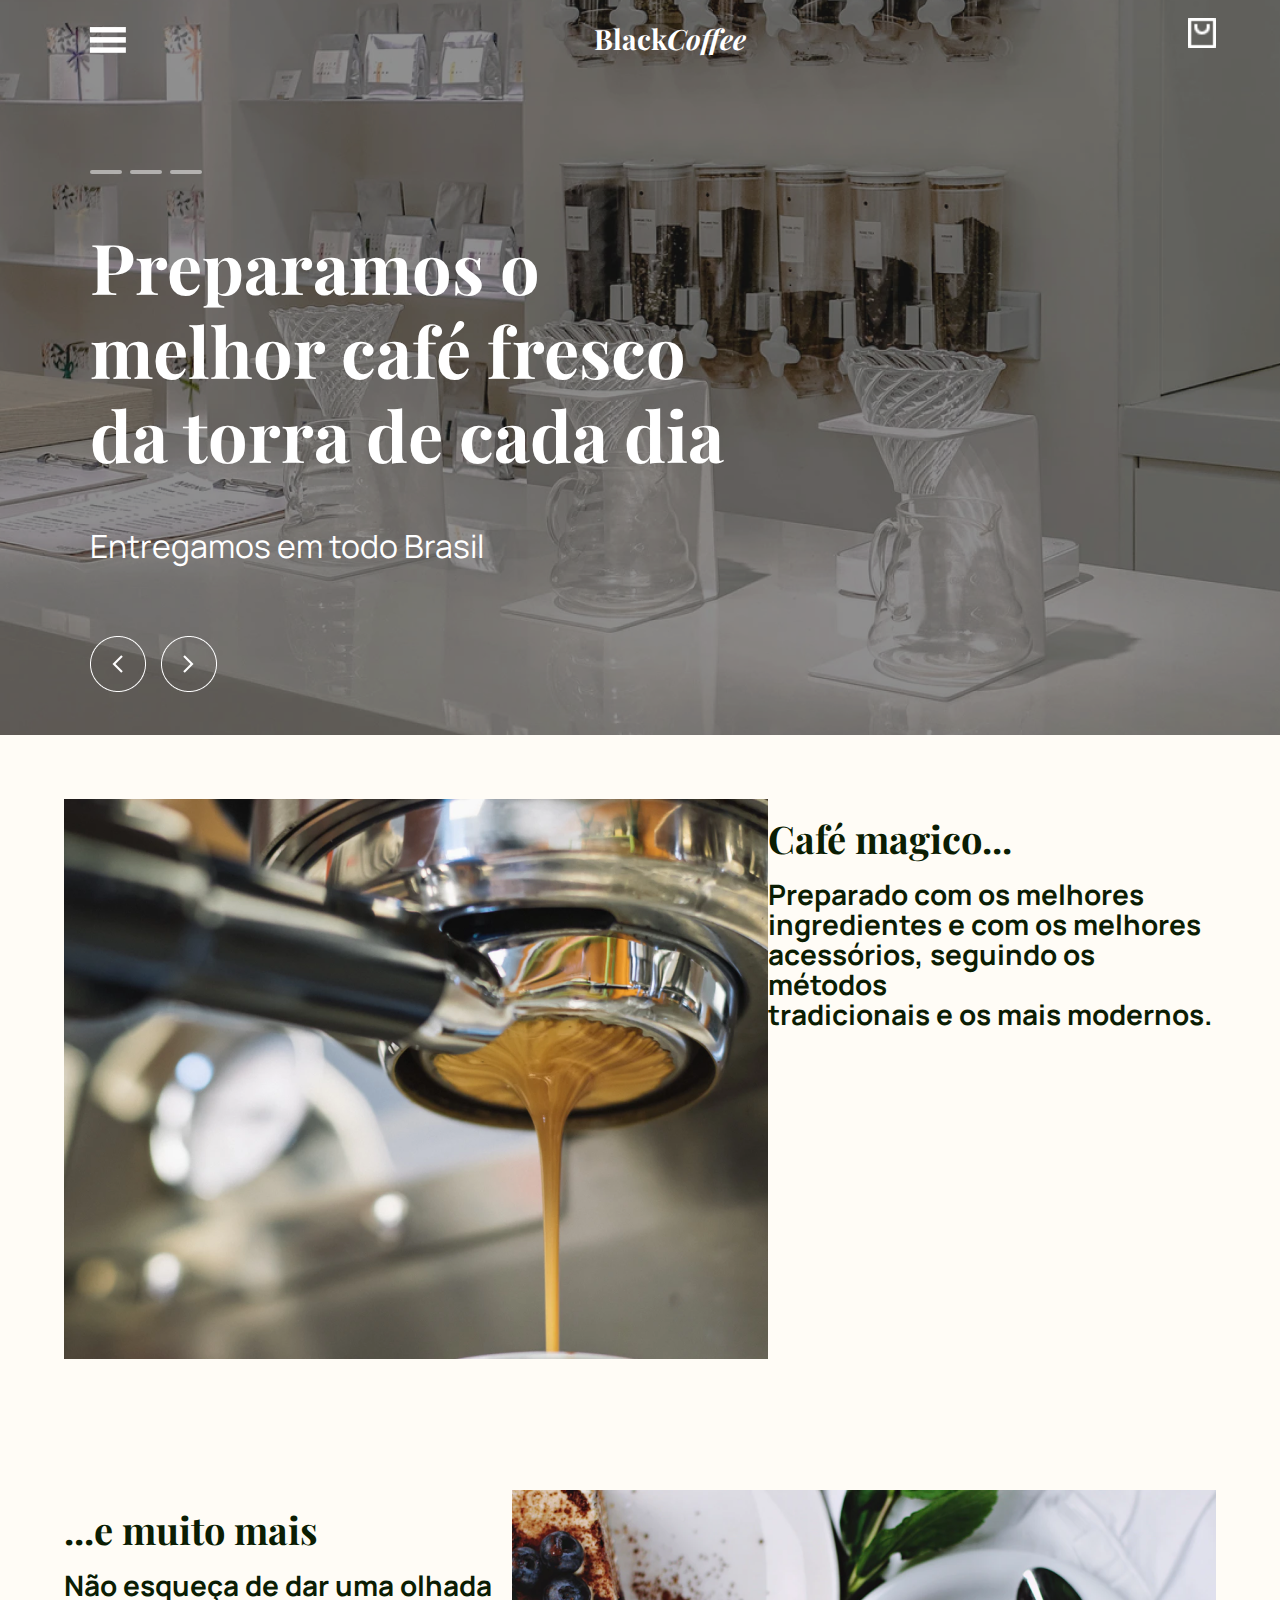
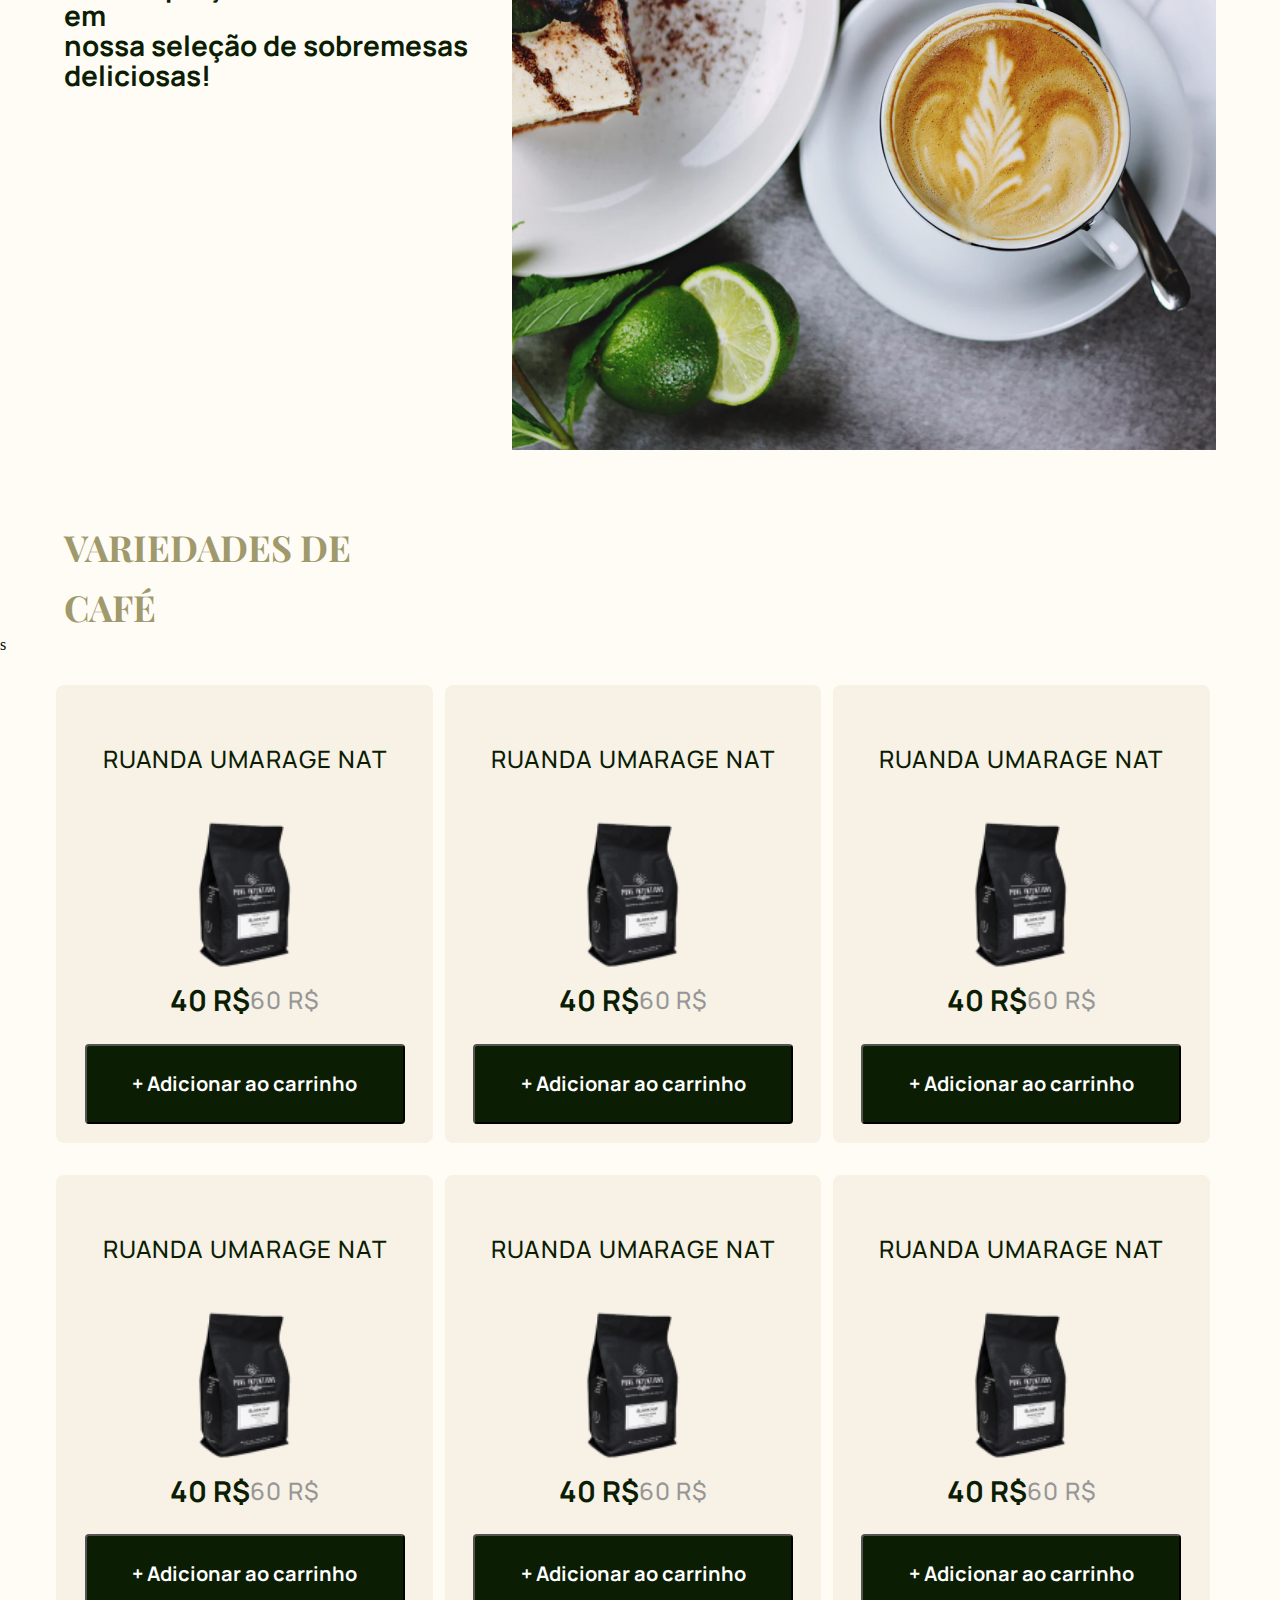
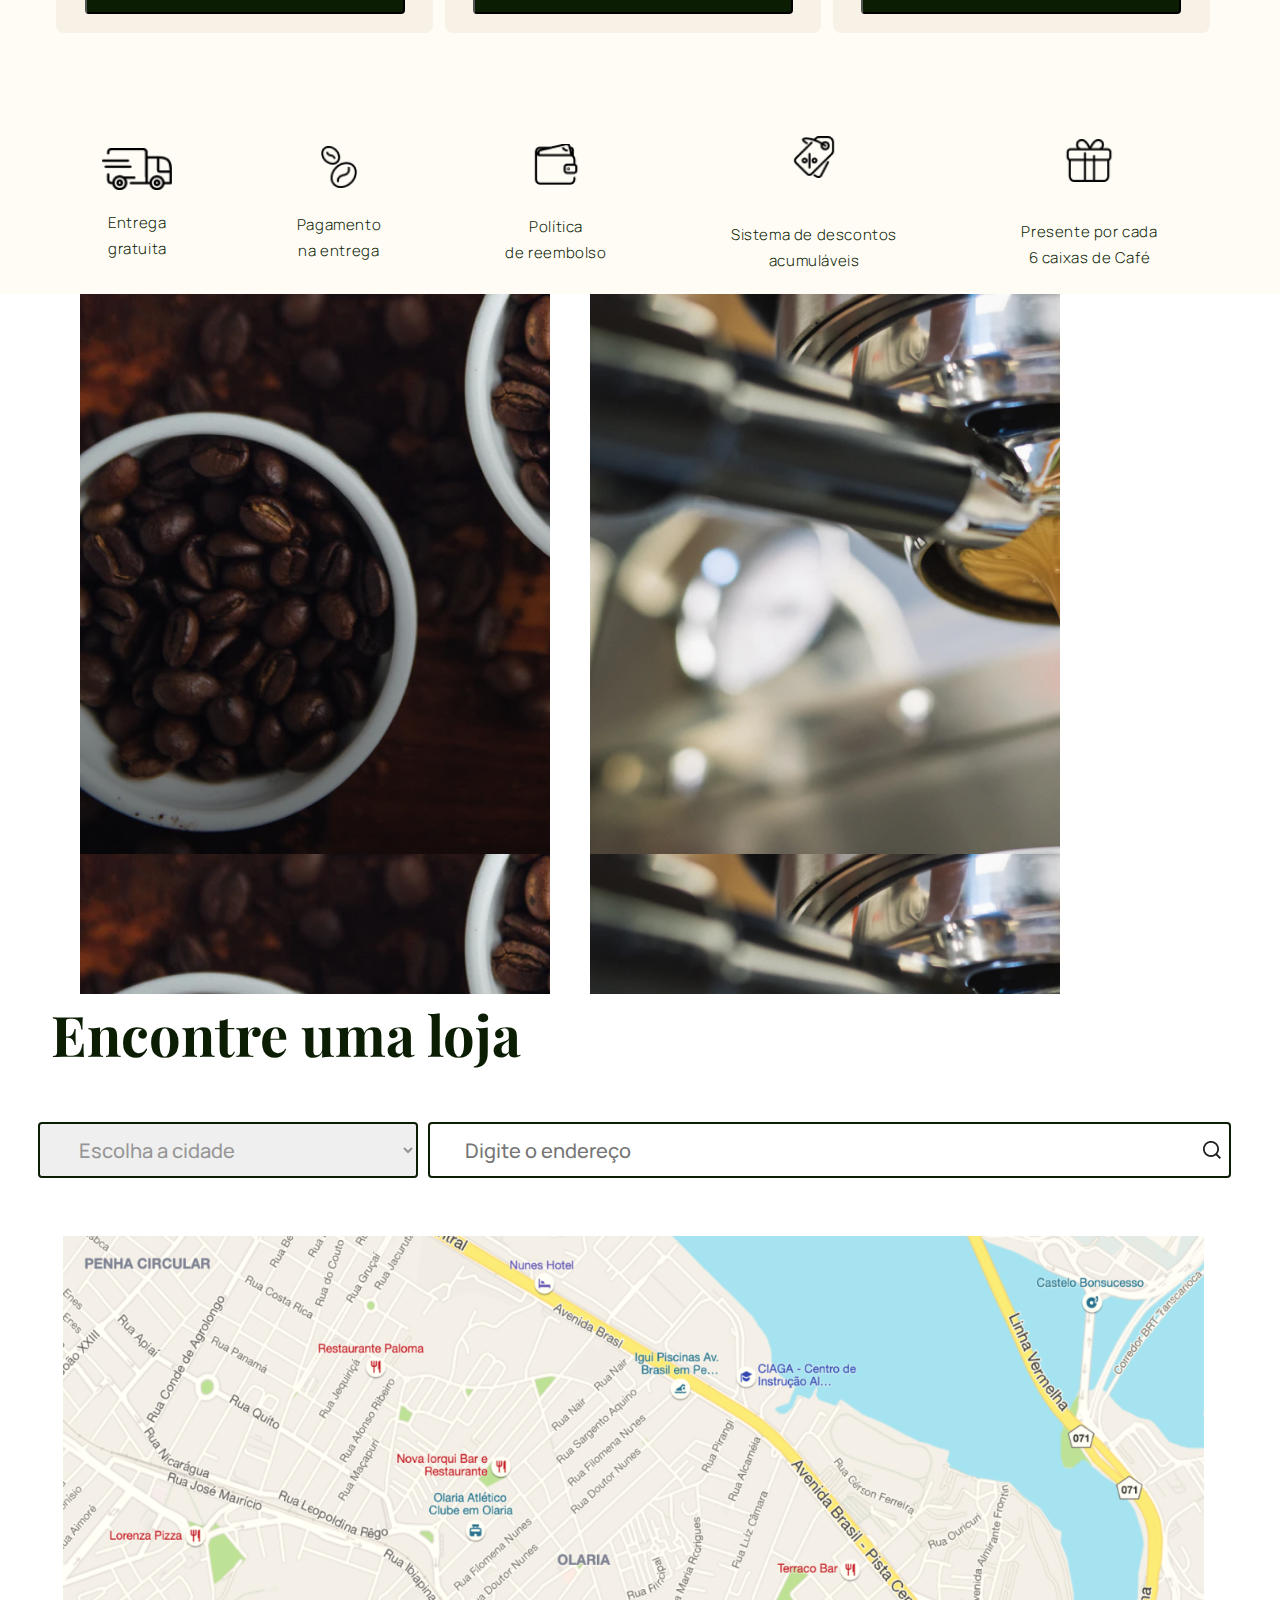
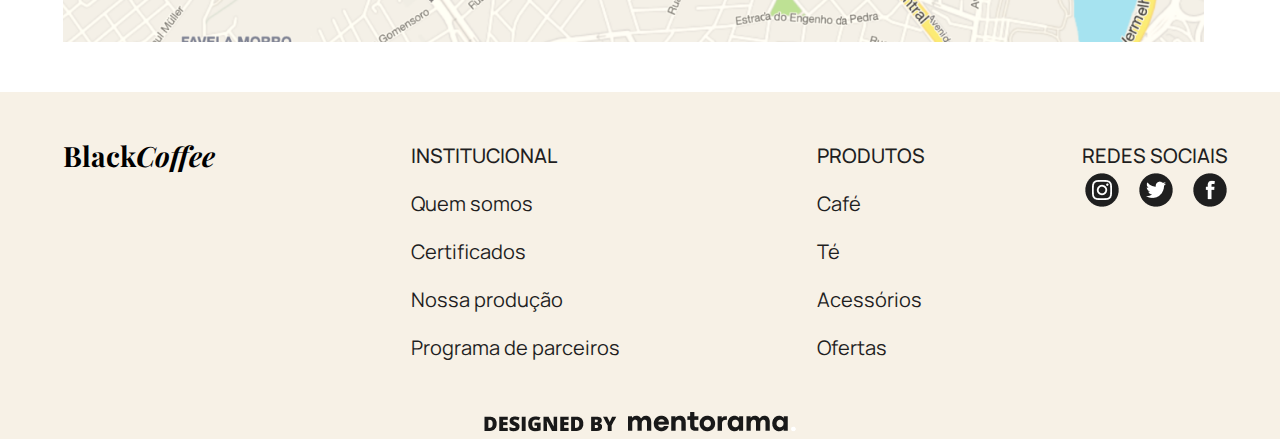
==== commit c437188c: "Correction box catalog, 50%" ====
--- a/index.html
+++ b/index.html
@@ -145,15 +145,8 @@
           </div>
         </section>
           <section class="container-catalog">
-            <div class="catalog-one">
-              <h2>Catálogo de cafés</h2>
-              <p>Mais de 50 tipos de café fresco da torra para<br/> qualquer método de preparo</p>
-            </div>
-            <div class="catalog-two">
-              <h2>Acessórios</h2>
-              <p>Todo o que a gente precisa para preparar um <br/>café saboroso em casa
-              </p>
-            </div>
+              <div id="img-one" class="catalog"></div>
+              <div id="img-two" class="catalog"></div>
           </section>
           <section class="map">
             <div class="title-map">
--- a/css/style.css
+++ b/css/style.css
@@ -122,7 +122,7 @@
 }
 
 .container-content01{
-  padding: 100px;
+  padding: 5%;
   display: flex;
   justify-content: space-between;
 }
@@ -155,7 +155,7 @@
 }
 
 .container-content02{
-  padding: 100px;
+  padding: 5%;
   display: flex;
   justify-content: space-between;
 }
@@ -163,7 +163,7 @@
 .title h2{
   width: 370px;
 
-  padding-left: 80px;
+  padding-left: 5%;
   font-family: 'Playfair Display';
   font-style: normal;
   font-weight: 700;
@@ -177,9 +177,18 @@
   color: #A0996C;
 }
  /* INICIO seção da caixa de produtos a partir daqui  */
+  .products{
+    margin-left: 1%;
+    margin-right: 3%;
+  }
+
+  .products-02{
+    margin-left: 1%;
+    margin-right: 3%;
+  }
 
  .product{
-  margin-left: 32px;
+  margin-left: 1%;
   padding-top: 60px;
   width: 38%;
   background: #F7F1E6;
@@ -288,9 +297,9 @@
   display: flex;
   justify-content: space-between;
   align-items: center;
-  margin-top: 80px;
-  margin-left: 100px;
-  margin-right: 150px;
+  margin-top: 8%;
+  margin-left: 8%;
+  margin-right: 8%;
 }
 
 .image-text-container {
@@ -303,98 +312,56 @@
 }
 
 .image-text-container img {
-  width: 100px;
+  width: 70px;
   height: auto;
 }
 
 .image-text-container p {
-  margin: 0;
-  font-size: 14px;
-  line-height: 1.5;
+  margin-top: 25%;
+  font-family: 'Manrope';
+  font-style: normal;
+  font-weight: 300;
+  font-size: 15px;
+  line-height: 26px;
+
+
+text-align: center;
+letter-spacing: 0.04em;
+
+
+
+color: #0B1D03;
 }
 
 /*xxxxxxxxxxx Fim da seção dos serviços xxxxxxxxx */
 
 /*xxxxxxxxxxx Inicio seção dos Catalogos xxxxxxxxx */
-.catalog-one,
-.catalog-two {
-  margin: 0 80px; 
-}  
-
-.container-catalog{
-    display: flex;
-    justify-content: center;
-    margin-top: 2%;
-  
-  }
-
-  .catalog-one{
-    width: 60%;
-    background-image: url("../img/cafécru.png");
-    background-repeat: no-repeat;
-  }
-
-  .catalog-one h2{
-    margin-left: 15px;
-    margin-top: 400px;
-    font-family: 'Playfair Display';
-    font-style: normal;
-    font-weight: 700;
-    font-size: 56px;
-    line-height: 60px;    
-    color: #FFFCF6;
-  }
-
-  .catalog-one p{
-    margin-bottom: 10px;
-    margin-left: 15px;
-    margin-top: 25px;
-    font-family: 'Open Sans';
-    font-style: normal;
-    font-weight: 300;
-    font-size: 20px;
-    line-height: 26px;
-    
-    letter-spacing: 0.04em;
-    
-    color: #FFFCF6;
-  }
-
-  .catalog-two{
-    width: 60%;
-    background-image: url("../img/Rectangle\ 15.png");
-    background-repeat: no-repeat;
-  }
-
-  .catalog-two h2{
-    margin-left: 15px;
-    margin-top: 400px;
-    font-family: 'Playfair Display';
-    font-style: normal;
-    font-weight: 700;
-    font-size: 56px;
-    line-height: 60px;    
-    color: #FFFCF6;
-  }
-
-  .catalog-two p{
-    margin-bottom: 10px;
-    margin-left: 15px;
-    margin-top: 25px;
-    font-family: 'Open Sans';
-    font-style: normal;
-    font-weight: 300;
-    font-size: 20px;
-    line-height: 26px;
-    
-    letter-spacing: 0.04em;
-    
-    color: #FFFCF6;
-  }
-
+
+.catalog {
+  background-color: red;
+  /*background-image: url("../img/cafécru.png");
+  background-repeat: no-repeat;*/
+  width: calc(50% - 170px); 
+  height: 700px;
+  margin-bottom: 10px; 
+  float: left; 
+}
+
+#img-one{
+  background-image: url("../img/cafécru.png");
+  margin-left: 80px;
+  margin-right: 20px;
+}
+
+#img-two{
+  background-image: url("../img/Rectangle\ 15.png");
+  margin-right: 80px;
+  margin-left: 20px;
+}
 /*xxxxxxxxxxx Fim da seção dos catalogos xxxxxxxxx */
 
-/*xxxxxxxxxxx Inicio da seção dos Forms xxxxxxxxx */
+/*xxxxxxxxxxx Inicio da seção do Mapa xxxxxxxxx */
+
 .map{
   background: #FFFFFF;
   width: 100%;
@@ -409,8 +376,8 @@
   
   color: #0B1D03;
 
-  margin-left: 80px;
-  padding-top: 25px;
+  margin-left: 3.99%;
+  padding-top: 2%;
   padding-bottom: 50px;
 }
 
@@ -419,11 +386,13 @@
   justify-content: center;
   align-items: center;
   height: 8vh; 
+  margin-left: 0.99;
+  margin-right: 0.9%;
 }
 
 .container-form select{
   margin-right: 10px;
-  width: 28%;
+  width: 30%;
   height: 56px;
   border: 2px solid #0B1D03;
   border-radius: 4px;
@@ -468,10 +437,11 @@
 /*xxxxxxxxxxx Inicio da seção dos Forms xxxxxxxxx */
 .local img{
   
-  width: 100%;
+  width: 97%;
   height: auto;
   display: block;
-  margin: 0 auto;
+  margin-left: 1%;
+  margin-right: 3.99%;
   max-width: 100%;
   height: auto;
   box-sizing: border-box;
@@ -499,8 +469,8 @@
 .container-footer{
   display: flex;
   justify-content: space-between;
-  padding-left: 100px;
-  padding-right: 100px;
+  margin-left: 1%;
+  margin-right: 1%;
 }
 
 .products-footer{
@@ -541,6 +511,7 @@
 
 .social-net{
   padding-top: 50px;
+  margin-right: 3%;
 }
 
 .products-footer{
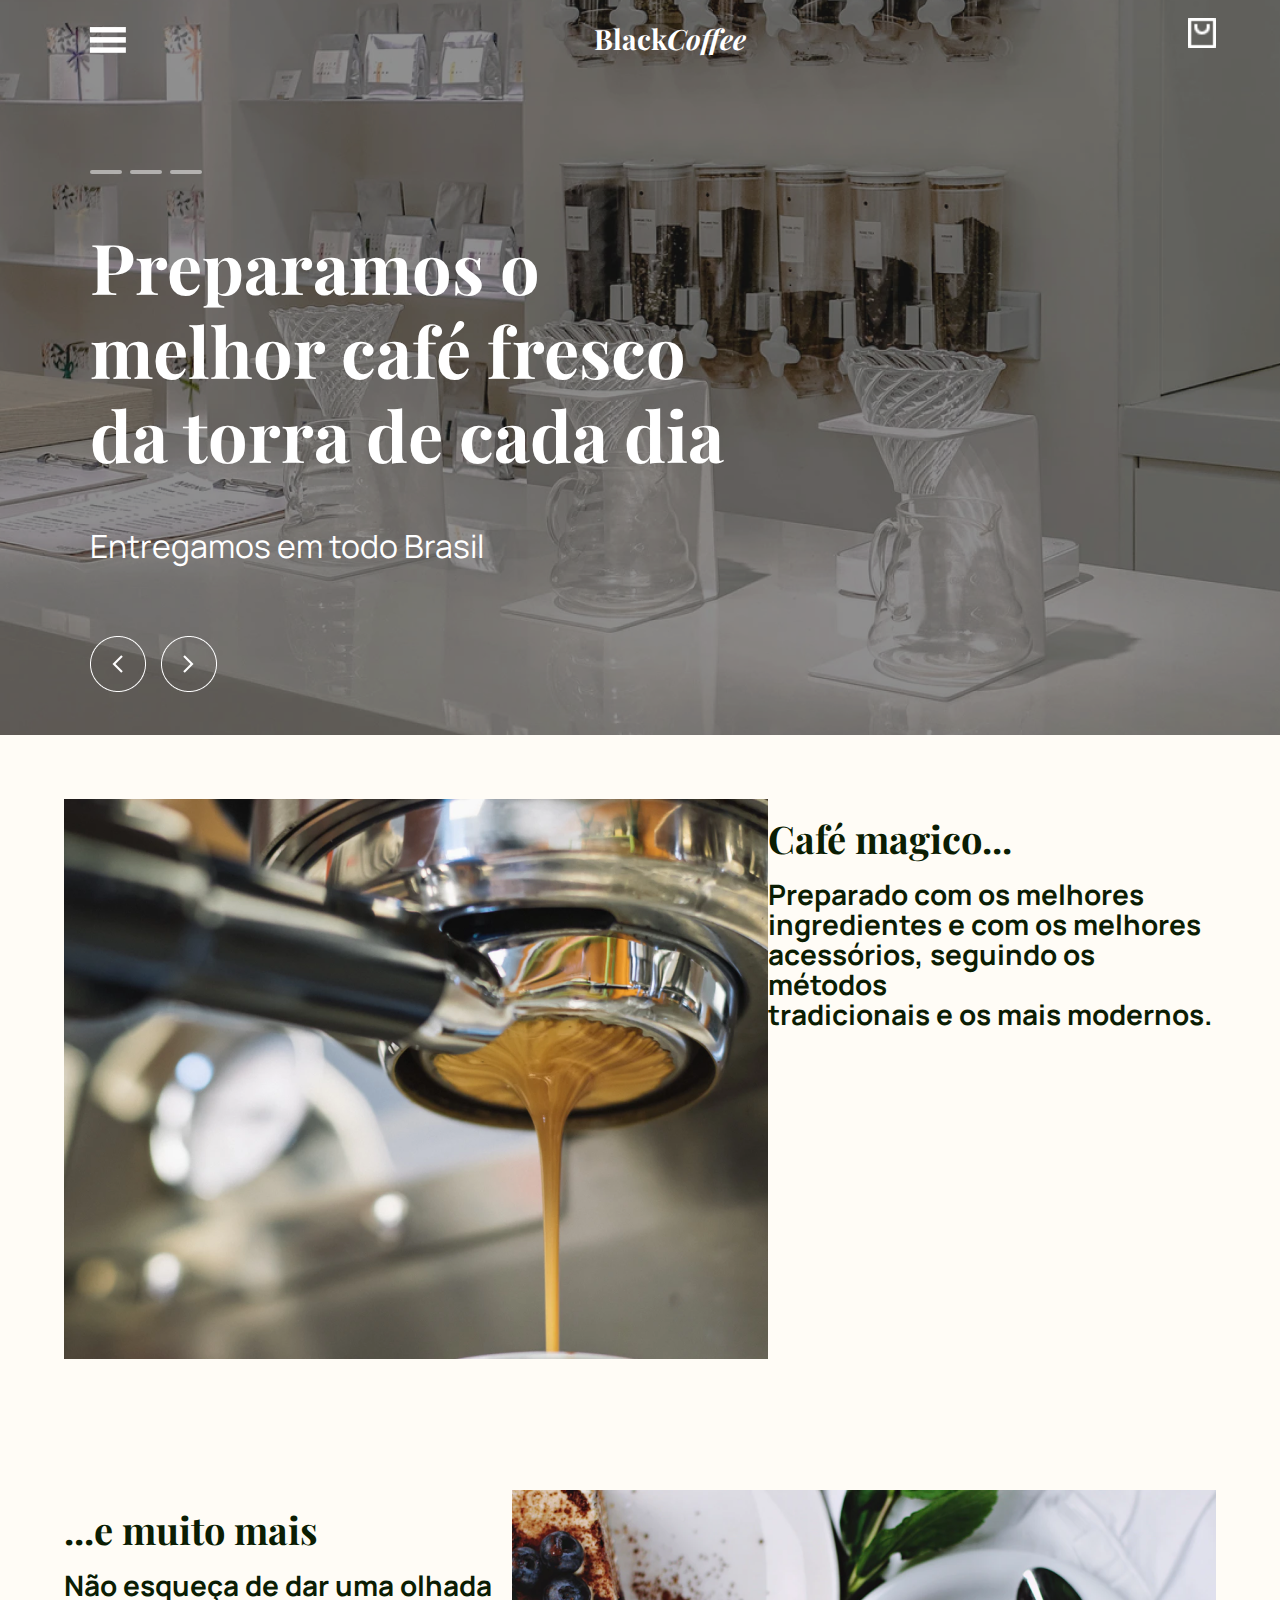
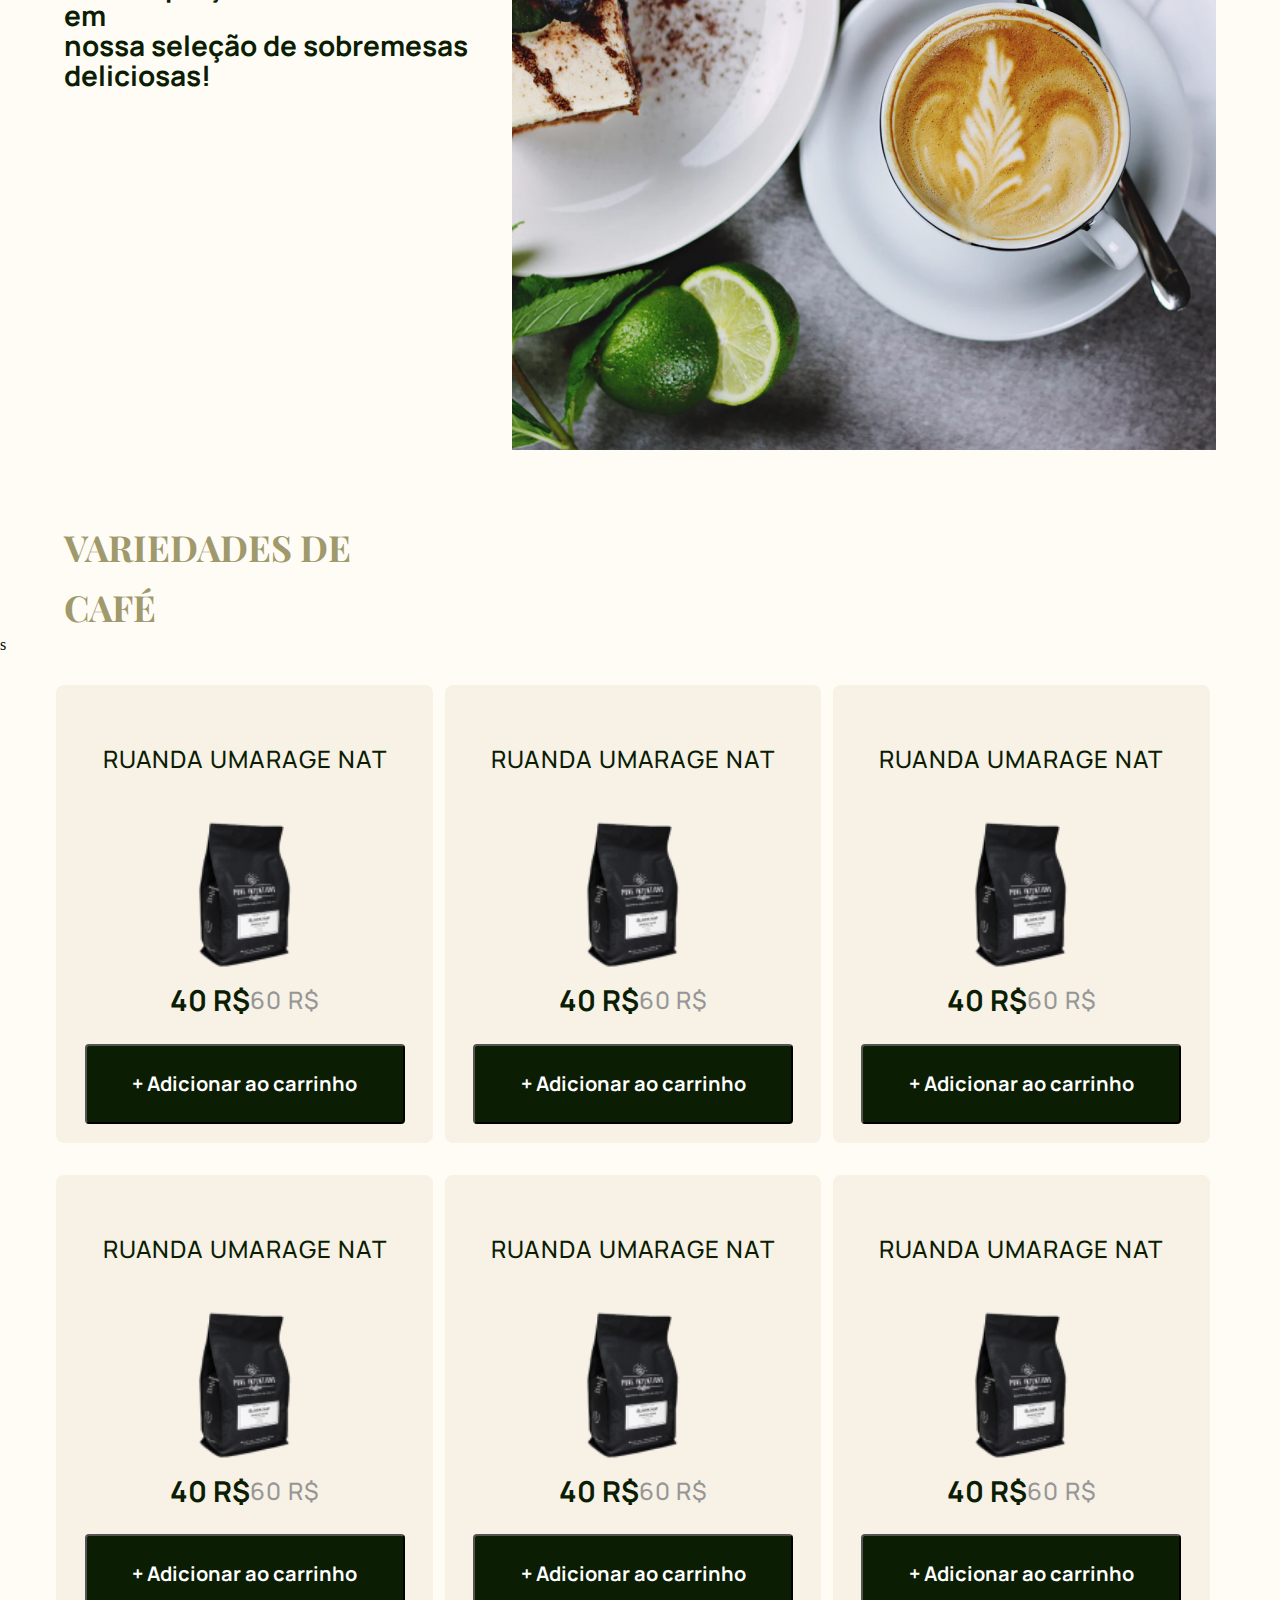
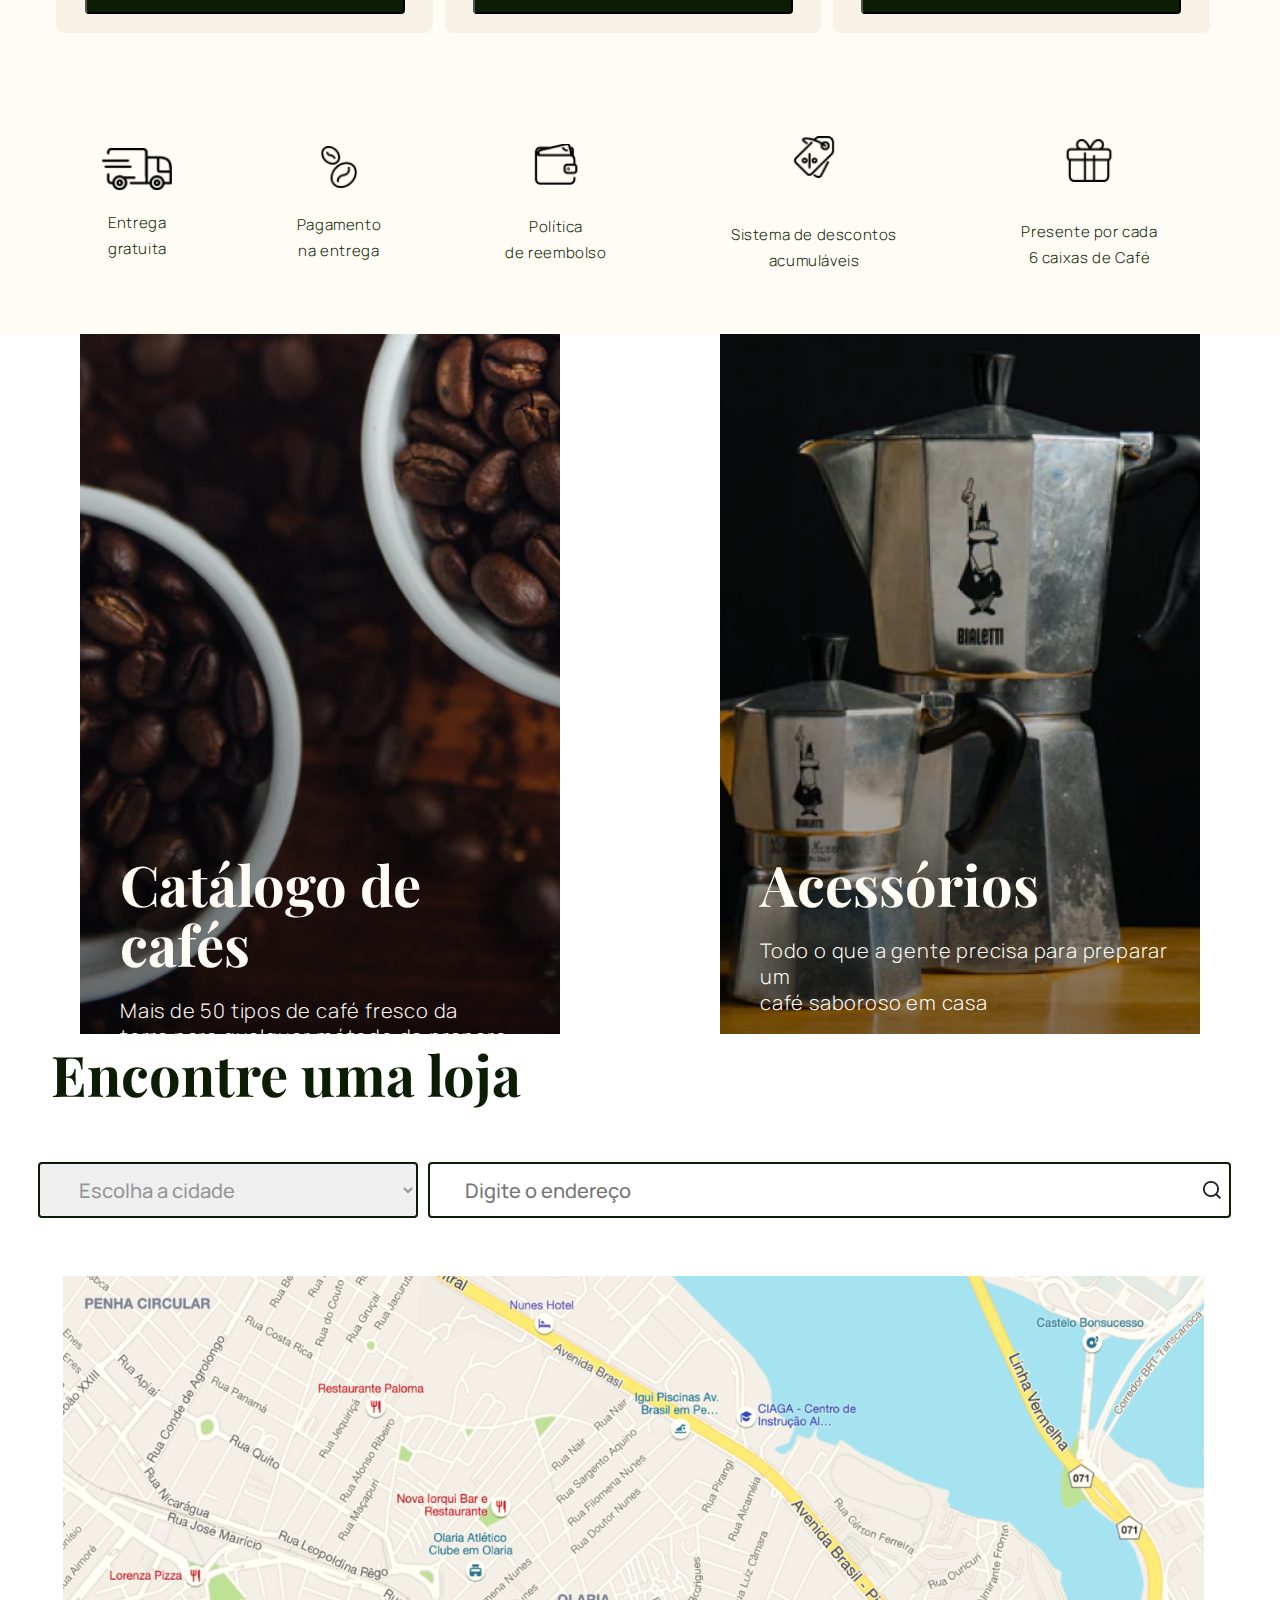
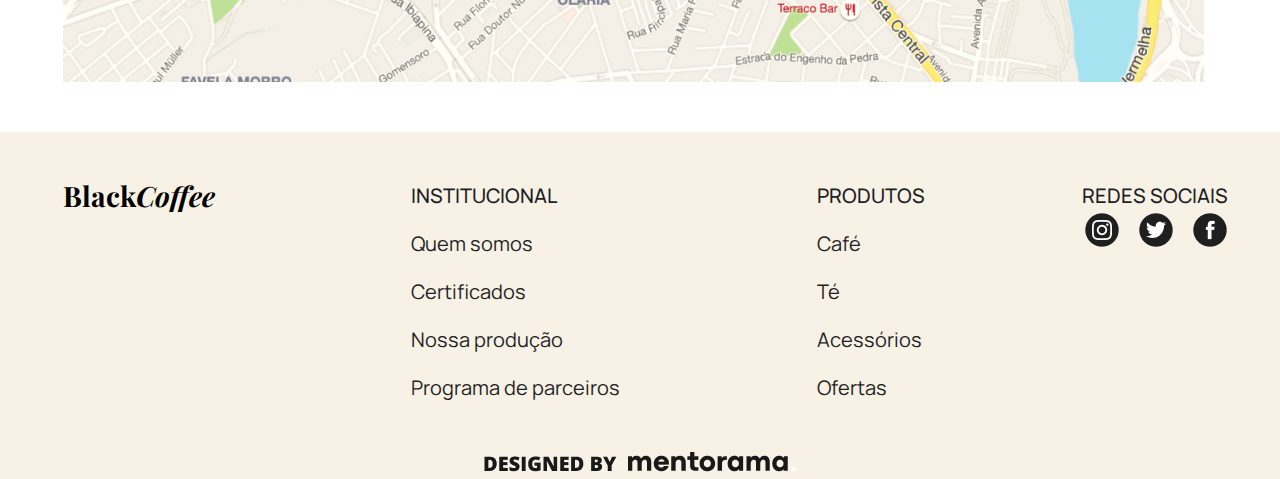
==== commit 4c43fc7e: "text catalog, 100%" ====
--- a/index.html
+++ b/index.html
@@ -145,8 +145,14 @@
           </div>
         </section>
           <section class="container-catalog">
-              <div id="img-one" class="catalog"></div>
-              <div id="img-two" class="catalog"></div>
+              <div id="img-one" class="catalog">
+                <h2>Catálogo de cafés</h2>
+                <p>Mais de 50 tipos de café fresco da<br/> torra para qualquer método de preparo</p>
+              </div>
+              <div id="img-two" class="catalog">
+                <h2>Acessórios</h2>
+                <p>Todo o que a gente precisa para preparar um<br/> café saboroso em casa</p>
+              </div>
           </section>
           <section class="map">
             <div class="title-map">
--- a/css/style.css
+++ b/css/style.css
@@ -337,26 +337,55 @@
 
 /*xxxxxxxxxxx Inicio seção dos Catalogos xxxxxxxxx */
 
+.container-catalog{
+  margin-top: 40px;
+}
+
 .catalog {
   background-color: red;
   /*background-image: url("../img/cafécru.png");
   background-repeat: no-repeat;*/
-  width: calc(50% - 170px); 
+  width: calc(50% - 160px); 
   height: 700px;
   margin-bottom: 10px; 
-  float: left; 
+  float: left;
+  margin-left: 80px;
+  margin-right: 80px;
+}
+
+.catalog h2{
+  margin-left: 40px;
+  margin-top: 520px;
+  font-family: 'Playfair Display';
+  font-style: normal;
+  font-weight: 700;
+  font-size: 56px;
+  line-height: 60px;
+  color: #FFFCF6;
+}
+
+.catalog p{
+  margin-left: 40px;
+  margin-top: 24px;
+  font-family: 'Manrope';
+  font-style: normal;
+  font-weight: 300;
+  font-size: 20px;
+  line-height: 26px;
+  letter-spacing: 0.04em;
+  color: #FFFCF6;
 }
 
 #img-one{
   background-image: url("../img/cafécru.png");
-  margin-left: 80px;
-  margin-right: 20px;
+  background-size: cover;
+  background-position: center;
 }
 
 #img-two{
-  background-image: url("../img/Rectangle\ 15.png");
-  margin-right: 80px;
-  margin-left: 20px;
+  background-image: url("../img/Rectangle\ 20.png");
+  background-size: cover;
+  background-position: center;
 }
 /*xxxxxxxxxxx Fim da seção dos catalogos xxxxxxxxx */
 
